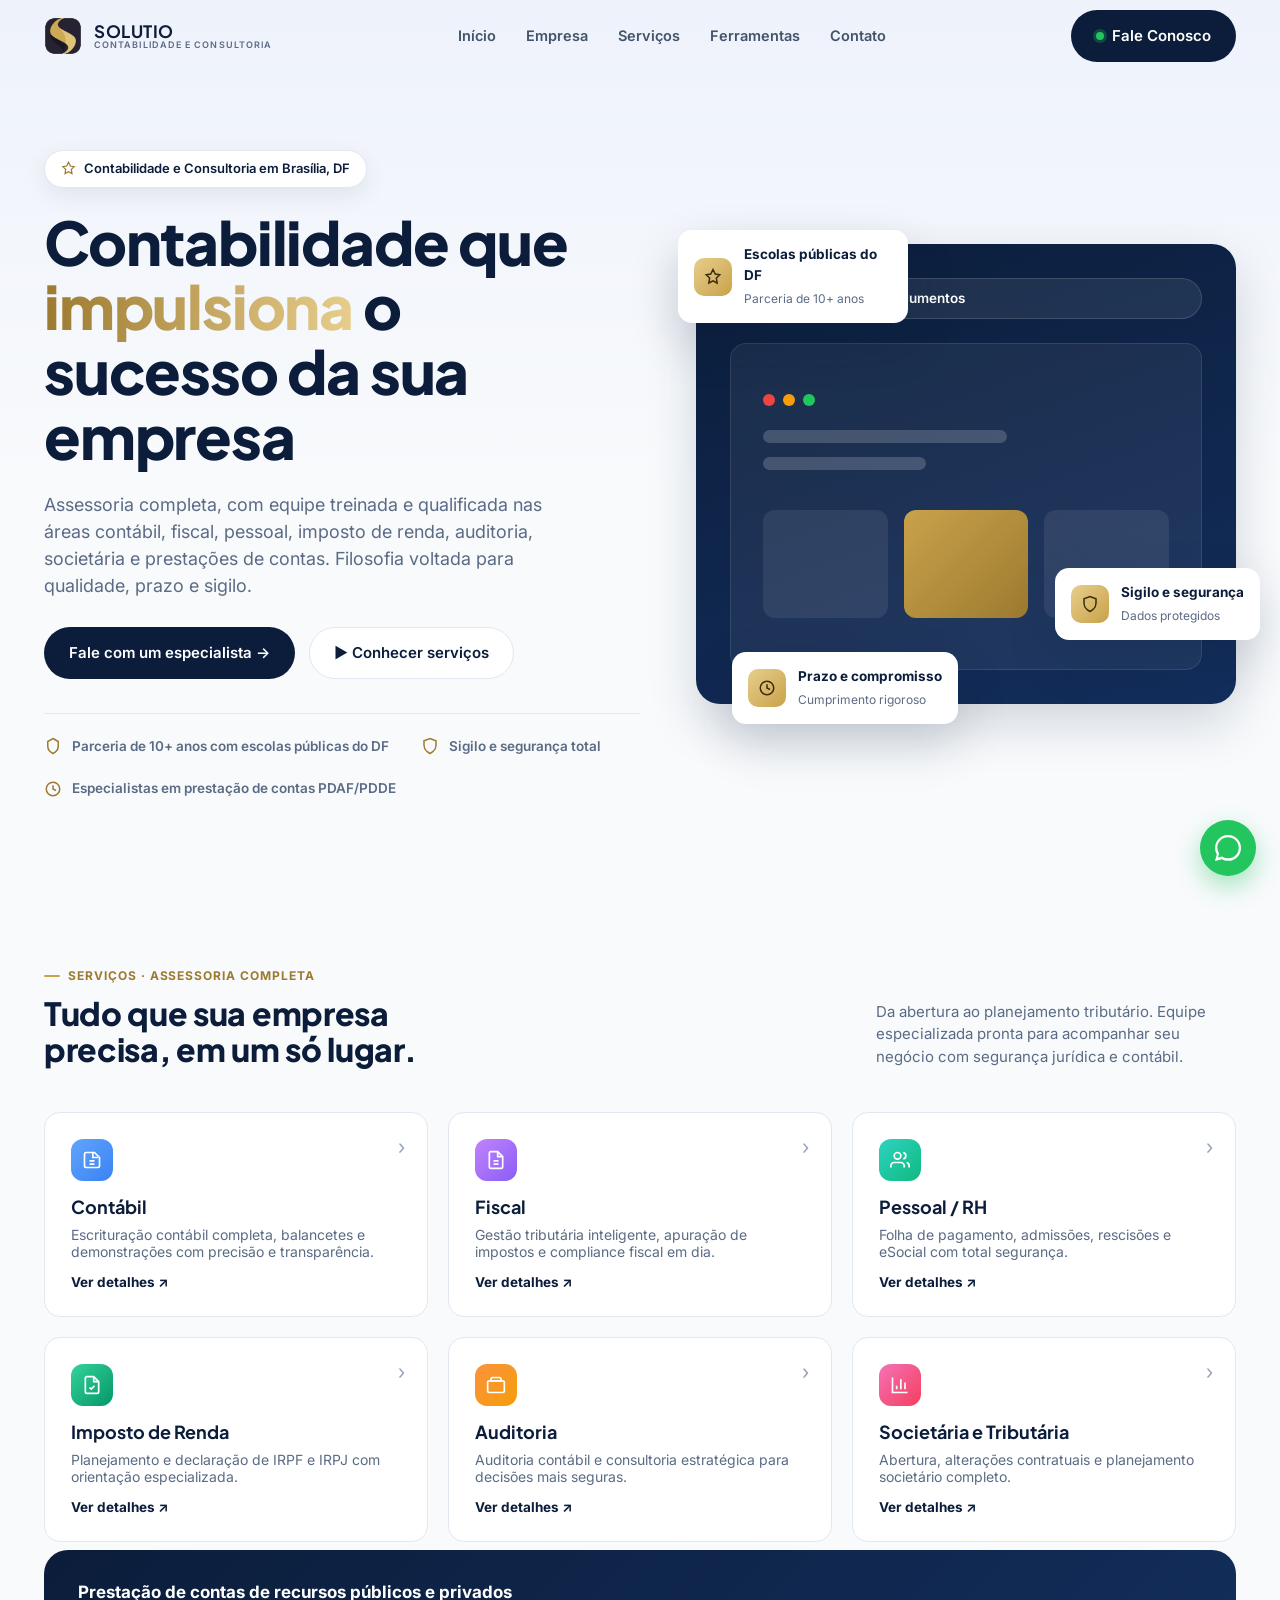
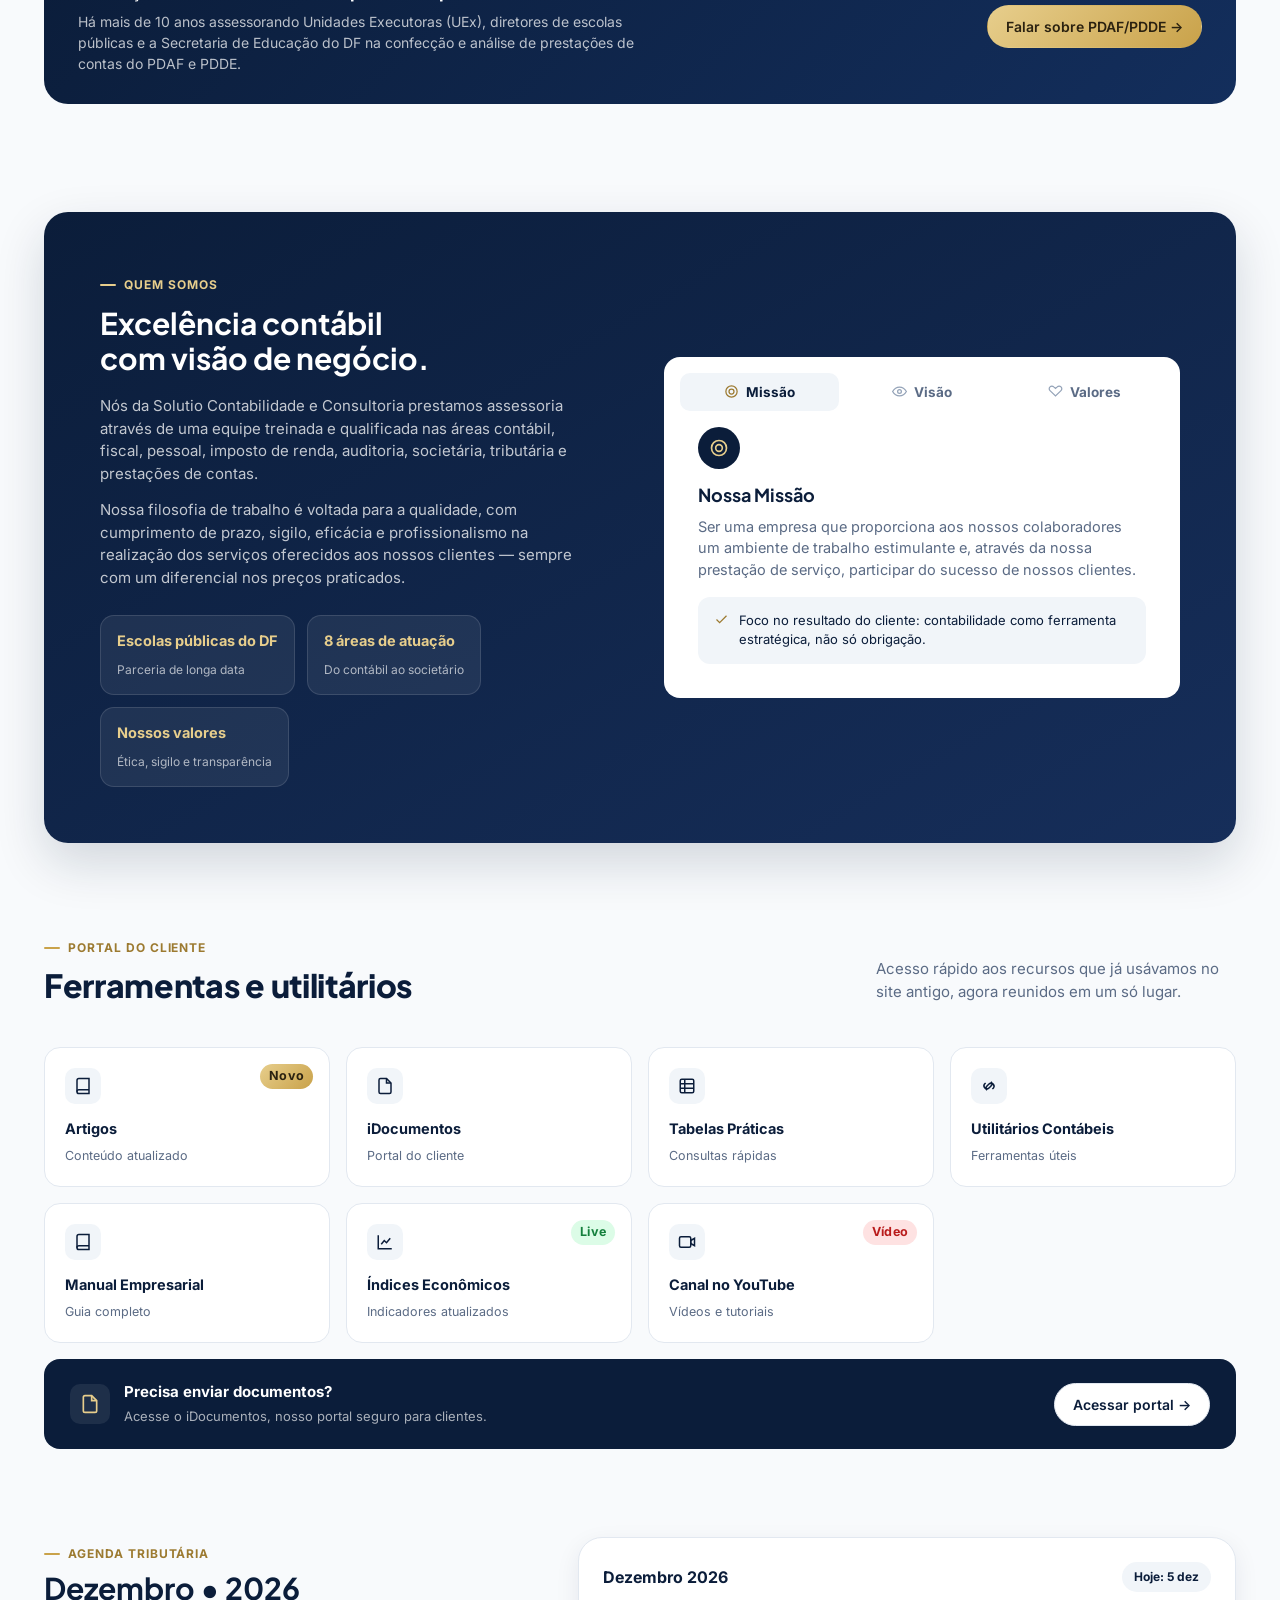
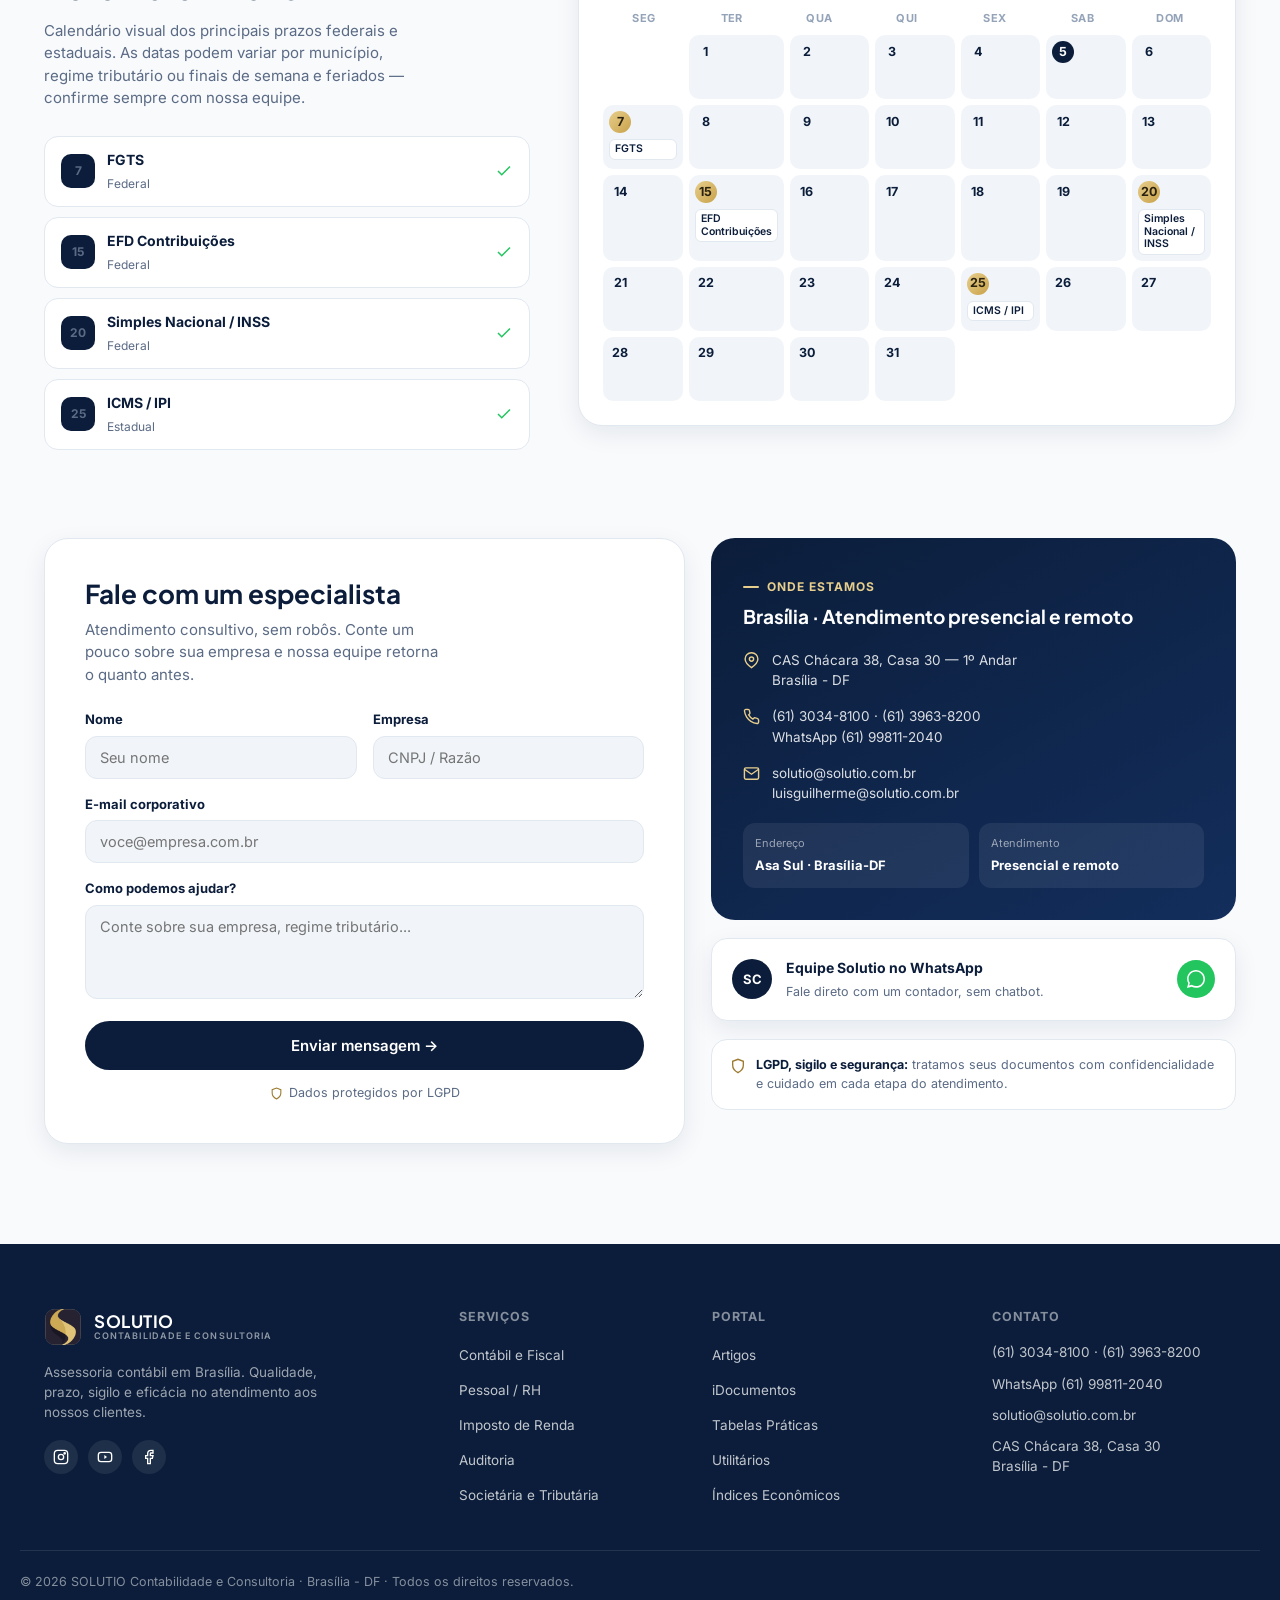
==== index.html @ d95d1019 "Add files via upload" ====
<!DOCTYPE html>
<html lang="pt-BR">
<head>
<meta charset="UTF-8">
<meta name="viewport" content="width=device-width, initial-scale=1.0">
<title>Solutio Contabilidade e Consultoria | Brasília - DF</title>
<meta name="description" content="Solutio Contabilidade e Consultoria: assessoria contábil, fiscal, trabalhista, imposto de renda, auditoria e societária em Brasília. Especialistas em prestação de contas do PDAF/PDDE para escolas públicas do DF.">
<link rel="icon" href="solutio-icon-512.png" type="image/png">
<link rel="preconnect" href="https://fonts.googleapis.com">
<link rel="preconnect" href="https://fonts.gstatic.com" crossorigin>
<link href="https://fonts.googleapis.com/css2?family=Plus+Jakarta+Sans:wght@400;500;600;700;800&family=Inter:wght@400;500;600&display=swap" rel="stylesheet">
<link rel="stylesheet" href="styles.css">
</head>
<body>

<!-- ============ HEADER ============ -->
<header class="site-header" id="siteHeader">
  <div class="header-inner">
    <a href="#inicio" class="brand">
      <img src="solutio-icon-512.png" alt="Solutio" class="brand-mark">
      <span class="brand-word">
        <strong>SOLUTIO</strong>
        <small>CONTABILIDADE E CONSULTORIA</small>
      </span>
    </a>

    <nav class="main-nav" id="mainNav">
      <a href="#inicio">Início</a>
      <a href="#empresa">Empresa</a>
      <a href="#servicos">Serviços</a>
      <a href="#ferramentas">Ferramentas</a>
      <a href="#contato">Contato</a>
    </nav>

    <a href="#contato" class="btn btn-dark btn-pill header-cta">
      <span class="dot-live"></span> Fale Conosco
    </a>

    <button class="nav-toggle" id="navToggle" aria-label="Abrir menu" aria-expanded="false">
      <span></span><span></span><span></span>
    </button>
  </div>
</header>

<main>

<!-- ============ HERO ============ -->
<section class="hero" id="inicio">
  <div class="container hero-grid">
    <div>
      <span class="hero-badge">
        <svg class="ico" width="15" height="15" viewBox="0 0 24 24" fill="none" stroke="currentColor" stroke-width="2"><path d="M12 2l3 6 6 1-4.5 4.4L17.5 20 12 17l-5.5 3 1-6.6L3 9l6-1z"/></svg>
        <span data-cms="hero_badge">Contabilidade e Consultoria em Brasília, DF</span>
      </span>
      <h1><span data-cms="hero_title_line1">Contabilidade que</span> <span class="accent" data-cms="hero_title_accent">impulsiona</span> <span data-cms="hero_title_line2">o sucesso da sua empresa</span></h1>
      <p class="lead" data-cms="hero_lead">Assessoria completa, com equipe treinada e qualificada nas áreas contábil, fiscal, pessoal, imposto de renda, auditoria, societária e prestações de contas. Filosofia voltada para qualidade, prazo e sigilo.</p>
      <div class="hero-actions">
        <a href="#contato" class="btn btn-dark"><span data-cms="hero_cta_primary">Fale com um especialista →</span></a>
        <a href="#servicos" class="btn btn-outline"><span data-cms="hero_cta_secondary">▶ Conhecer serviços</span></a>
      </div>
      <div class="trust-strip">
        <div class="trust-item">
          <svg width="18" height="18" viewBox="0 0 24 24" fill="none" stroke="currentColor" stroke-width="2"><path d="M12 2l7 4v6c0 5-3 8-7 10-4-2-7-5-7-10V6z"/></svg>
          <span data-cms="hero_trust1">Parceria de 10+ anos com escolas públicas do DF</span>
        </div>
        <div class="trust-item">
          <svg width="18" height="18" viewBox="0 0 24 24" fill="none" stroke="currentColor" stroke-width="2"><path d="M12 22s8-4 8-11V5l-8-3-8 3v6c0 7 8 11 8 11z"/></svg>
          <span data-cms="hero_trust2">Sigilo e segurança total</span>
        </div>
        <div class="trust-item">
          <svg width="18" height="18" viewBox="0 0 24 24" fill="none" stroke="currentColor" stroke-width="2"><circle cx="12" cy="12" r="9"/><path d="M12 7v5l4 2"/></svg>
          <span data-cms="hero_trust3">Especialistas em prestação de contas PDAF/PDDE</span>
        </div>
      </div>
    </div>

    <div class="hero-visual">
      <div class="hero-panel">
        <span class="hero-panel-badge"><span class="dot-live"></span> <span data-cms="hero_panel_label">Portal do cliente · iDocumentos</span></span>
        <div class="mock-window">
          <div class="mock-dots"><span></span><span></span><span></span></div>
          <div class="mock-bar w60"></div>
          <div class="mock-bar w40"></div>
          <div class="mock-tiles">
            <div class="mock-tile"></div>
            <div class="mock-tile gold"></div>
            <div class="mock-tile"></div>
          </div>
        </div>
      </div>
      <div class="float-card c1">
        <div class="ic"><svg width="18" height="18" viewBox="0 0 24 24" fill="none" stroke="currentColor" stroke-width="2"><path d="M12 2l3 6 6 1-4.5 4.4L17.5 20 12 17l-5.5 3 1-6.6L3 9l6-1z"/></svg></div>
        <div><strong data-cms="hero_badge1_title">Escolas públicas do DF</strong><span data-cms="hero_badge1_sub">Parceria de 10+ anos</span></div>
      </div>
      <div class="float-card c2">
        <div class="ic"><svg width="18" height="18" viewBox="0 0 24 24" fill="none" stroke="currentColor" stroke-width="2"><path d="M12 22s8-4 8-11V5l-8-3-8 3v6c0 7 8 11 8 11z"/></svg></div>
        <div><strong data-cms="hero_badge2_title">Sigilo e segurança</strong><span data-cms="hero_badge2_sub">Dados protegidos</span></div>
      </div>
      <div class="float-card c3">
        <div class="ic"><svg width="18" height="18" viewBox="0 0 24 24" fill="none" stroke="currentColor" stroke-width="2"><circle cx="12" cy="12" r="9"/><path d="M12 7v5l4 2"/></svg></div>
        <div><strong data-cms="hero_badge3_title">Prazo e compromisso</strong><span data-cms="hero_badge3_sub">Cumprimento rigoroso</span></div>
      </div>
    </div>
  </div>
</section>

<!-- ============ SERVIÇOS ============ -->
<section class="services" id="servicos">
  <div class="container">
    <div class="section-head">
      <div>
        <span class="eyebrow" data-cms="services_eyebrow">Serviços · Assessoria completa</span>
        <h2><span data-cms="services_title_line1">Tudo que sua empresa</span><br><span data-cms="services_title_line2">precisa, em um só lugar.</span></h2>
      </div>
      <p class="section-sub" data-cms="services_subtitle">Da abertura ao planejamento tributário. Equipe especializada pronta para acompanhar seu negócio com segurança jurídica e contábil.</p>
    </div>

    <div class="service-grid">

      <button class="service-card" data-target="s-contabil" aria-expanded="false">
        <div class="s-icon blue"><svg width="20" height="20" viewBox="0 0 24 24" fill="none" stroke="currentColor" stroke-width="2"><path d="M9 3H5a2 2 0 0 0-2 2v14a2 2 0 0 0 2 2h14a2 2 0 0 0 2-2V9l-6-6z"/><path d="M13 3v6h6M9 13h6M9 17h6"/></svg></div>
        <span class="s-chevron">›</span>
        <h3 data-cms="svc1_title">Contábil</h3>
        <p data-cms="svc1_desc">Escrituração contábil completa, balancetes e demonstrações com precisão e transparência.</p>
        <span class="s-more">Ver detalhes ↗</span>
      </button>

      <button class="service-card" data-target="s-fiscal" aria-expanded="false">
        <div class="s-icon purple"><svg width="20" height="20" viewBox="0 0 24 24" fill="none" stroke="currentColor" stroke-width="2"><path d="M14 2H6a2 2 0 0 0-2 2v16a2 2 0 0 0 2 2h12a2 2 0 0 0 2-2V8z"/><path d="M14 2v6h6M9 13h6M9 17h6"/></svg></div>
        <span class="s-chevron">›</span>
        <h3 data-cms="svc2_title">Fiscal</h3>
        <p data-cms="svc2_desc">Gestão tributária inteligente, apuração de impostos e compliance fiscal em dia.</p>
        <span class="s-more">Ver detalhes ↗</span>
      </button>

      <button class="service-card" data-target="s-pessoal" aria-expanded="false">
        <div class="s-icon teal"><svg width="20" height="20" viewBox="0 0 24 24" fill="none" stroke="currentColor" stroke-width="2"><path d="M17 21v-2a4 4 0 0 0-4-4H5a4 4 0 0 0-4 4v2"/><circle cx="9" cy="7" r="4"/><path d="M23 21v-2a4 4 0 0 0-3-3.87M16 3.13a4 4 0 0 1 0 7.75"/></svg></div>
        <span class="s-chevron">›</span>
        <h3 data-cms="svc3_title">Pessoal / RH</h3>
        <p data-cms="svc3_desc">Folha de pagamento, admissões, rescisões e eSocial com total segurança.</p>
        <span class="s-more">Ver detalhes ↗</span>
      </button>

      <button class="service-card" data-target="s-ir" aria-expanded="false">
        <div class="s-icon green"><svg width="20" height="20" viewBox="0 0 24 24" fill="none" stroke="currentColor" stroke-width="2"><path d="M14 2H6a2 2 0 0 0-2 2v16a2 2 0 0 0 2 2h12a2 2 0 0 0 2-2V8z"/><path d="M14 2v6h6"/><path d="M9 15l2 2 4-4"/></svg></div>
        <span class="s-chevron">›</span>
        <h3 data-cms="svc4_title">Imposto de Renda</h3>
        <p data-cms="svc4_desc">Planejamento e declaração de IRPF e IRPJ com orientação especializada.</p>
        <span class="s-more">Ver detalhes ↗</span>
      </button>

      <button class="service-card" data-target="s-auditoria" aria-expanded="false">
        <div class="s-icon orange"><svg width="20" height="20" viewBox="0 0 24 24" fill="none" stroke="currentColor" stroke-width="2"><rect x="2" y="7" width="20" height="14" rx="2"/><path d="M16 3H8a2 2 0 0 0-2 2v2h12V5a2 2 0 0 0-2-2z"/></svg></div>
        <span class="s-chevron">›</span>
        <h3 data-cms="svc5_title">Auditoria</h3>
        <p data-cms="svc5_desc">Auditoria contábil e consultoria estratégica para decisões mais seguras.</p>
        <span class="s-more">Ver detalhes ↗</span>
      </button>

      <button class="service-card" data-target="s-societaria" aria-expanded="false">
        <div class="s-icon pink"><svg width="20" height="20" viewBox="0 0 24 24" fill="none" stroke="currentColor" stroke-width="2"><path d="M3 3v18h18"/><path d="M18 17V9M13 17V5M8 17v-4"/></svg></div>
        <span class="s-chevron">›</span>
        <h3 data-cms="svc6_title">Societária e Tributária</h3>
        <p data-cms="svc6_desc">Abertura, alterações contratuais e planejamento societário completo.</p>
        <span class="s-more">Ver detalhes ↗</span>
      </button>

    </div>

    <div class="service-details-wrap">
      <div class="service-detail" id="s-contabil">
        <ul data-cms-list="svc1_bullets">
          <li>Planejamento contábil e elaboração de plano de contas</li>
          <li>Escrituração contábil física e digital (SPED)</li>
          <li>Relatórios oficiais conforme as Normas Brasileiras de Contabilidade</li>
          <li>Análise de balanços e perícias contábeis</li>
          <li>Assessoria a empresas do Lucro Real, Presumido, Simples Nacional, Imunes e Isentas</li>
          <li>Apuração do resultado anual ou trimestral</li>
        </ul>
      </div>
      <div class="service-detail" id="s-fiscal">
        <ul data-cms-list="svc2_bullets">
          <li>Escrituração de notas fiscais de entrada, saída e serviços</li>
          <li>Emissão dos livros fiscais e escrituração dos estoques</li>
          <li>Apuração dos tributos a recolher</li>
          <li>Emissão de guias (DIRF, DCTF, GIA, entre outras)</li>
          <li>Acompanhamento de fiscalização federal, estadual e municipal</li>
          <li>Orientação sobre substituição tributária</li>
        </ul>
      </div>
      <div class="service-detail" id="s-pessoal">
        <ul data-cms-list="svc3_bullets">
          <li>Admissão e demissão de empregados</li>
          <li>Folha de pagamento e recibos de pró-labore</li>
          <li>Guias de recolhimento das contribuições sobre a folha</li>
          <li>RAIS, GFIP/eSocial e relatórios complementares</li>
          <li>Apuração de IRRF, INSS e FGTS</li>
          <li>Acompanhamento de convenções, acordos e dissídios coletivos</li>
        </ul>
      </div>
      <div class="service-detail" id="s-ir">
        <ul data-cms-list="svc4_bullets">
          <li>Orientação sobre a Declaração de Imposto de Renda Pessoa Física e Jurídica</li>
          <li>Análise e controle da aplicação dos dispositivos legais vigentes</li>
          <li>Cálculo do IRRF</li>
          <li>Elaboração da DIRF</li>
        </ul>
      </div>
      <div class="service-detail" id="s-auditoria">
        <ul data-cms-list="svc5_bullets">
          <li>Prevenção de passivos trabalhistas e tributários</li>
          <li>Acompanhamento e orientação dos procedimentos legais das empresas</li>
          <li>Auditoria contábil em condomínios</li>
        </ul>
      </div>
      <div class="service-detail" id="s-societaria">
        <ul data-cms-list="svc6_bullets">
          <li>Constituição e encerramento de empresas</li>
          <li>Legalização de empresas nos órgãos públicos</li>
          <li>Cisão, fusão, incorporação e aquisição de empresas</li>
          <li>Elaboração de contratos sociais</li>
          <li>Obtenção de alvarás, licenças e certidões negativas</li>
        </ul>
      </div>
    </div>

    <div class="pdaf-banner">
      <div>
        <strong data-cms="pdaf_title">Prestação de contas de recursos públicos e privados</strong>
        <p data-cms="pdaf_text">Há mais de 10 anos assessorando Unidades Executoras (UEx), diretores de escolas públicas e a Secretaria de Educação do DF na confecção e análise de prestações de contas do PDAF e PDDE.</p>
      </div>
      <a href="#contato" class="btn btn-gold btn-sm" data-cms="pdaf_cta">Falar sobre PDAF/PDDE →</a>
    </div>
  </div>
</section>

<!-- ============ EMPRESA ============ -->
<section class="company" id="empresa">
  <div class="container">
    <div class="company-panel">
      <div class="company-copy">
        <span class="eyebrow eyebrow-light" data-cms="company_eyebrow">Quem somos</span>
        <h2 class="light"><span data-cms="company_title_line1">Excelência contábil</span><br><span data-cms="company_title_line2">com visão de negócio.</span></h2>
        <p data-cms="company_text1">Nós da Solutio Contabilidade e Consultoria prestamos assessoria através de uma equipe treinada e qualificada nas áreas contábil, fiscal, pessoal, imposto de renda, auditoria, societária, tributária e prestações de contas.</p>
        <p data-cms="company_text2">Nossa filosofia de trabalho é voltada para a qualidade, com cumprimento de prazo, sigilo, eficácia e profissionalismo na realização dos serviços oferecidos aos nossos clientes — sempre com um diferencial nos preços praticados.</p>

        <div class="company-chips">
          <div class="chip"><strong data-cms="company_chip1_title">Escolas públicas do DF</strong><span data-cms="company_chip1_sub">Parceria de longa data</span></div>
          <div class="chip"><strong data-cms="company_chip2_title">8 áreas de atuação</strong><span data-cms="company_chip2_sub">Do contábil ao societário</span></div>
          <div class="chip"><strong data-cms="company_chip3_title">Nossos valores</strong><span data-cms="company_chip3_sub">Ética, sigilo e transparência</span></div>
        </div>
      </div>

      <div class="company-tabs">
        <div class="tabs-nav">
          <button class="tab-btn active" data-tab="missao">
            <svg width="15" height="15" viewBox="0 0 24 24" fill="none" stroke="currentColor" stroke-width="2"><circle cx="12" cy="12" r="9"/><circle cx="12" cy="12" r="4"/></svg>
            Missão
          </button>
          <button class="tab-btn" data-tab="visao">
            <svg width="15" height="15" viewBox="0 0 24 24" fill="none" stroke="currentColor" stroke-width="2"><path d="M1 12s4-7 11-7 11 7 11 7-4 7-11 7-11-7-11-7z"/><circle cx="12" cy="12" r="3"/></svg>
            Visão
          </button>
          <button class="tab-btn" data-tab="valores">
            <svg width="15" height="15" viewBox="0 0 24 24" fill="none" stroke="currentColor" stroke-width="2"><path d="M20.8 4.6c-1.7-1.7-4.4-1.7-6 0L12 7.2 9.2 4.6c-1.7-1.7-4.4-1.7-6 0-1.7 1.7-1.7 4.4 0 6L12 19l8.8-8.4c1.7-1.6 1.7-4.3 0-6z"/></svg>
            Valores
          </button>
        </div>

        <div class="tab-panel active" id="tab-missao">
          <div class="tab-icon"><svg width="20" height="20" viewBox="0 0 24 24" fill="none" stroke="currentColor" stroke-width="2"><circle cx="12" cy="12" r="9"/><circle cx="12" cy="12" r="4"/></svg></div>
          <h4>Nossa Missão</h4>
          <p data-cms="tab_missao_text">Ser uma empresa que proporciona aos nossos colaboradores um ambiente de trabalho estimulante e, através da nossa prestação de serviço, participar do sucesso de nossos clientes.</p>
          <div class="tab-footnote"><svg width="15" height="15" viewBox="0 0 24 24" fill="none" stroke="currentColor" stroke-width="2"><path d="M20 6L9 17l-5-5"/></svg> <span data-cms="tab_missao_foot">Foco no resultado do cliente: contabilidade como ferramenta estratégica, não só obrigação.</span></div>
        </div>
        <div class="tab-panel" id="tab-visao">
          <div class="tab-icon"><svg width="20" height="20" viewBox="0 0 24 24" fill="none" stroke="currentColor" stroke-width="2"><path d="M1 12s4-7 11-7 11 7 11 7-4 7-11 7-11-7-11-7z"/><circle cx="12" cy="12" r="3"/></svg></div>
          <h4>Nossa Visão</h4>
          <p data-cms="tab_visao_text">Ser uma organização contábil de referência na cidade de Brasília e região, reconhecida pelo profissionalismo da equipe e qualidade na prestação de serviços aos nossos clientes.</p>
          <div class="tab-footnote"><svg width="15" height="15" viewBox="0 0 24 24" fill="none" stroke="currentColor" stroke-width="2"><path d="M20 6L9 17l-5-5"/></svg> <span data-cms="tab_visao_foot">Atendimento presencial e remoto, com equipe qualificada e em constante atualização.</span></div>
        </div>
        <div class="tab-panel" id="tab-valores">
          <div class="tab-icon"><svg width="20" height="20" viewBox="0 0 24 24" fill="none" stroke="currentColor" stroke-width="2"><path d="M20.8 4.6c-1.7-1.7-4.4-1.7-6 0L12 7.2 9.2 4.6c-1.7-1.7-4.4-1.7-6 0-1.7 1.7-1.7 4.4 0 6L12 19l8.8-8.4c1.7-1.6 1.7-4.3 0-6z"/></svg></div>
          <h4>Nossos Valores</h4>
          <p data-cms="tab_valores_text">Ética, Segurança, Transparência, Inovação, Responsabilidade, Comprometimento, Qualidade nos Serviços e Respeito ao Próximo.</p>
          <div class="tab-footnote"><svg width="15" height="15" viewBox="0 0 24 24" fill="none" stroke="currentColor" stroke-width="2"><path d="M20 6L9 17l-5-5"/></svg> <span data-cms="tab_valores_foot">Assessoria contábil com sigilo, eficácia e profissionalismo em cada entrega.</span></div>
        </div>
      </div>
    </div>
  </div>
</section>

<!-- ============ FERRAMENTAS ============ -->
<section class="tools" id="ferramentas">
  <div class="container">
    <div class="section-head">
      <div>
        <span class="eyebrow" data-cms="tools_eyebrow">Portal do cliente</span>
        <h2 data-cms="tools_title">Ferramentas e utilitários</h2>
      </div>
      <p class="section-sub" data-cms="tools_subtitle">Acesso rápido aos recursos que já usávamos no site antigo, agora reunidos em um só lugar.</p>
    </div>

    <div class="tools-grid">
      <a class="tool-card" href="https://www.solutio.com.br/artigos/" target="_blank" rel="noopener" data-cms="tool1_url" data-cms-attr="href">
        <span class="tool-badge new">Novo</span>
        <div class="tool-icon"><svg width="18" height="18" viewBox="0 0 24 24" fill="none" stroke="currentColor" stroke-width="2"><path d="M4 19.5A2.5 2.5 0 0 1 6.5 17H20"/><path d="M6.5 2H20v20H6.5A2.5 2.5 0 0 1 4 19.5v-15A2.5 2.5 0 0 1 6.5 2z"/></svg></div>
        <strong data-cms="tool1_title">Artigos</strong><span data-cms="tool1_desc">Conteúdo atualizado</span>
      </a>
      <a class="tool-card" href="https://sistemaidocumentos.com.br/areadocliente/home/logar/" target="_blank" rel="noopener" data-cms="tool2_url" data-cms-attr="href">
        <div class="tool-icon"><svg width="18" height="18" viewBox="0 0 24 24" fill="none" stroke="currentColor" stroke-width="2"><path d="M14 2H6a2 2 0 0 0-2 2v16a2 2 0 0 0 2 2h12a2 2 0 0 0 2-2V8z"/><path d="M14 2v6h6"/></svg></div>
        <strong data-cms="tool2_title">iDocumentos</strong><span data-cms="tool2_desc">Portal do cliente</span>
      </a>
      <a class="tool-card" href="http://idealsoftwares.com.br/tabelas/" target="_blank" rel="noopener" data-cms="tool3_url" data-cms-attr="href">
        <div class="tool-icon"><svg width="18" height="18" viewBox="0 0 24 24" fill="none" stroke="currentColor" stroke-width="2"><rect x="3" y="3" width="18" height="18" rx="2"/><path d="M3 9h18M3 15h18M9 3v18"/></svg></div>
        <strong data-cms="tool3_title">Tabelas Práticas</strong><span data-cms="tool3_desc">Consultas rápidas</span>
      </a>
      <a class="tool-card" href="https://www.solutio.com.br/site/links/" target="_blank" rel="noopener" data-cms="tool4_url" data-cms-attr="href">
        <div class="tool-icon"><svg width="18" height="18" viewBox="0 0 24 24" fill="none" stroke="currentColor" stroke-width="2"><path d="M14.7 6.3a4 4 0 0 1 0 5.6l-3 3a4 4 0 0 1-5.6-5.6l1.4-1.4M9.3 17.7a4 4 0 0 1 0-5.6l3-3a4 4 0 0 1 5.6 5.6l-1.4 1.4"/></svg></div>
        <strong data-cms="tool4_title">Utilitários Contábeis</strong><span data-cms="tool4_desc">Ferramentas úteis</span>
      </a>
      <a class="tool-card" href="http://idealsoftwares.com.br/links/manual_empresarial/" target="_blank" rel="noopener" data-cms="tool5_url" data-cms-attr="href">
        <div class="tool-icon"><svg width="18" height="18" viewBox="0 0 24 24" fill="none" stroke="currentColor" stroke-width="2"><path d="M4 19.5A2.5 2.5 0 0 1 6.5 17H20"/><path d="M6.5 2H20v20H6.5A2.5 2.5 0 0 1 4 19.5v-15A2.5 2.5 0 0 1 6.5 2z"/></svg></div>
        <strong data-cms="tool5_title">Manual Empresarial</strong><span data-cms="tool5_desc">Guia completo</span>
      </a>
      <a class="tool-card" href="http://www.idealsoftwares.com.br/indices/indices.html" target="_blank" rel="noopener" data-cms="tool6_url" data-cms-attr="href">
        <span class="tool-badge live">Live</span>
        <div class="tool-icon"><svg width="18" height="18" viewBox="0 0 24 24" fill="none" stroke="currentColor" stroke-width="2"><path d="M3 3v18h18M7 15l4-5 3 3 5-6"/></svg></div>
        <strong data-cms="tool6_title">Índices Econômicos</strong><span data-cms="tool6_desc">Indicadores atualizados</span>
      </a>
      <a class="tool-card" href="https://www.youtube.com/channel/UCzQ8PHJf7nlOLz5I7vXJRUQ" target="_blank" rel="noopener" data-cms="tool7_url" data-cms-attr="href">
        <span class="tool-badge video">Vídeo</span>
        <div class="tool-icon"><svg width="18" height="18" viewBox="0 0 24 24" fill="none" stroke="currentColor" stroke-width="2"><rect x="2" y="5" width="15" height="14" rx="2"/><path d="M17 10l5-3v10l-5-3z"/></svg></div>
        <strong data-cms="tool7_title">Canal no YouTube</strong><span data-cms="tool7_desc">Vídeos e tutoriais</span>
      </a>
    </div>

    <div class="idoc-banner">
      <div class="idoc-left">
        <div class="idoc-icon"><svg width="20" height="20" viewBox="0 0 24 24" fill="none" stroke="currentColor" stroke-width="2"><path d="M14 2H6a2 2 0 0 0-2 2v16a2 2 0 0 0 2 2h12a2 2 0 0 0 2-2V8z"/><path d="M14 2v6h6"/></svg></div>
        <div>
          <strong data-cms="idoc_title">Precisa enviar documentos?</strong>
          <span data-cms="idoc_text">Acesse o iDocumentos, nosso portal seguro para clientes.</span>
        </div>
      </div>
      <a href="https://sistemaidocumentos.com.br/areadocliente/home/logar/" target="_blank" rel="noopener" class="btn btn-outline btn-sm" data-cms="idoc_cta">Acessar portal →</a>
    </div>
  </div>
</section>

<!-- ============ AGENDA TRIBUTÁRIA ============ -->
<section class="agenda">
  <div class="container agenda-grid">
    <div>
      <span class="eyebrow">Agenda tributária</span>
      <h2 id="agendaTitle">Carregando...</h2>
      <p class="section-sub" style="margin-top:14px;" data-cms="agenda_note">Calendário visual dos principais prazos federais e estaduais. As datas podem variar por município, regime tributário ou finais de semana e feriados — confirme sempre com nossa equipe.</p>

      <ul class="agenda-legend" id="agendaLegend"></ul>
    </div>

    <div class="calendar-card">
      <div class="calendar-head">
        <strong id="calendarMonthLabel">—</strong>
        <span class="today-pill" id="todayPill">Hoje</span>
      </div>
      <div class="calendar-weekdays">
        <span>SEG</span><span>TER</span><span>QUA</span><span>QUI</span><span>SEX</span><span>SAB</span><span>DOM</span>
      </div>
      <div class="calendar-grid" id="calendarGrid"></div>
    </div>
  </div>
</section>

<!-- ============ CONTATO ============ -->
<section class="contact" id="contato">
  <div class="container contact-grid">

    <div class="contact-form-card">
      <h2 data-cms="contact_title">Fale com um especialista</h2>
      <p class="section-sub" style="margin:10px 0 24px;" data-cms="contact_subtitle">Atendimento consultivo, sem robôs. Conte um pouco sobre sua empresa e nossa equipe retorna o quanto antes.</p>

      <form name="contato" method="POST" data-netlify="true" netlify-honeypot="bot-field" id="contactForm">
        <input type="hidden" name="form-name" value="contato">
        <p class="hidden-field"><label>Não preencha isto: <input name="bot-field"></label></p>

        <div class="form-row">
          <div class="field">
            <label for="f-nome">Nome</label>
            <input id="f-nome" name="nome" type="text" placeholder="Seu nome" required>
          </div>
          <div class="field">
            <label for="f-empresa">Empresa</label>
            <input id="f-empresa" name="empresa" type="text" placeholder="CNPJ / Razão">
          </div>
        </div>

        <div class="field">
          <label for="f-email">E-mail corporativo</label>
          <input id="f-email" name="email" type="email" placeholder="voce@empresa.com.br" required>
        </div>

        <div class="field">
          <label for="f-msg">Como podemos ajudar?</label>
          <textarea id="f-msg" name="mensagem" rows="4" placeholder="Conte sobre sua empresa, regime tributário..." required></textarea>
        </div>

        <button type="submit" class="btn btn-dark" style="width:100%; justify-content:center;">Enviar mensagem →</button>
        <p class="form-footnote">
          <svg width="13" height="13" viewBox="0 0 24 24" fill="none" stroke="currentColor" stroke-width="2"><path d="M12 22s8-4 8-11V5l-8-3-8 3v6c0 7 8 11 8 11z"/></svg>
          Dados protegidos por LGPD
        </p>
      </form>
      <div class="form-success" id="formSuccess" hidden>
        <svg width="34" height="34" viewBox="0 0 24 24" fill="none" stroke="currentColor" stroke-width="2"><path d="M20 6L9 17l-5-5"/></svg>
        <strong>Mensagem enviada!</strong>
        <span>Nossa equipe vai retornar em breve.</span>
      </div>
    </div>

    <div class="contact-side">
      <div class="contact-info-card">
        <span class="eyebrow eyebrow-light">Onde estamos</span>
        <h3>Brasília · Atendimento presencial e remoto</h3>

        <div class="info-row">
          <svg width="17" height="17" viewBox="0 0 24 24" fill="none" stroke="currentColor" stroke-width="2"><path d="M21 10c0 6-9 12-9 12s-9-6-9-12a9 9 0 1 1 18 0z"/><circle cx="12" cy="10" r="3"/></svg>
          <span data-cms="contact_address" data-cms-html="true">CAS Chácara 38, Casa 30 — 1º Andar<br>Brasília - DF</span>
        </div>
        <div class="info-row">
          <svg width="17" height="17" viewBox="0 0 24 24" fill="none" stroke="currentColor" stroke-width="2"><path d="M22 16.9v3a2 2 0 0 1-2.2 2 19.8 19.8 0 0 1-8.6-3.1 19.5 19.5 0 0 1-6-6A19.8 19.8 0 0 1 2.1 4.2 2 2 0 0 1 4.1 2h3a2 2 0 0 1 2 1.7c.1.9.3 1.8.6 2.7a2 2 0 0 1-.5 2.1L8 9.7a16 16 0 0 0 6 6l1.2-1.2a2 2 0 0 1 2.1-.5c.9.3 1.8.5 2.7.6a2 2 0 0 1 1.7 2z"/></svg>
          <span><span data-cms="contact_phones">(61) 3034-8100 · (61) 3963-8200</span><br>WhatsApp <span data-cms="contact_whatsapp_display">(61) 99811-2040</span></span>
        </div>
        <div class="info-row">
          <svg width="17" height="17" viewBox="0 0 24 24" fill="none" stroke="currentColor" stroke-width="2"><path d="M4 4h16v16H4z" style="display:none"/><path d="M22 6l-10 7L2 6"/><rect x="2" y="4" width="20" height="16" rx="2"/></svg>
          <span data-cms="contact_emails" data-cms-html="true">solutio@solutio.com.br<br>luisguilherme@solutio.com.br</span>
        </div>

        <div class="info-chips">
          <div><span data-cms="contact_chip1_label">Endereço</span><strong data-cms="contact_chip1_value">Asa Sul · Brasília-DF</strong></div>
          <div><span data-cms="contact_chip2_label">Atendimento</span><strong data-cms="contact_chip2_value">Presencial e remoto</strong></div>
        </div>
      </div>

      <a class="whatsapp-card" href="https://api.whatsapp.com/send?phone=5561998112040" target="_blank" rel="noopener" data-cms="contact_whatsapp_number" data-cms-attr="href" data-cms-attr-prefix="https://api.whatsapp.com/send?phone=">
        <div class="wa-avatar">SC</div>
        <div>
          <strong data-cms="wa_card_title">Equipe Solutio no WhatsApp</strong>
          <span data-cms="wa_card_sub">Fale direto com um contador, sem chatbot.</span>
        </div>
        <div class="wa-icon"><svg width="18" height="18" viewBox="0 0 24 24" fill="currentColor"><path d="M20.5 3.5A11.8 11.8 0 0 0 12 0C5.4 0 .1 5.3.1 11.9c0 2.1.5 4.1 1.6 5.9L0 24l6.3-1.7a11.9 11.9 0 0 0 5.7 1.5h.1c6.6 0 11.9-5.3 11.9-11.9 0-3.2-1.2-6.1-3.5-8.4zM12 21.4h-.1a9.9 9.9 0 0 1-5-1.4l-.4-.2-3.7 1 1-3.6-.2-.4a9.9 9.9 0 0 1-1.5-5.2C2.1 6.5 6.5 2 12 2a9.8 9.8 0 0 1 7 2.9 9.8 9.8 0 0 1 2.9 7c0 5.5-4.5 9.9-9.9 9.5z"/></svg></div>
      </a>

      <div class="lgpd-note">
        <svg width="16" height="16" viewBox="0 0 24 24" fill="none" stroke="currentColor" stroke-width="2"><path d="M12 22s8-4 8-11V5l-8-3-8 3v6c0 7 8 11 8 11z"/></svg>
        <span><strong>LGPD, sigilo e segurança:</strong> <span data-cms="lgpd_note">tratamos seus documentos com confidencialidade e cuidado em cada etapa do atendimento.</span></span>
      </div>
    </div>
  </div>
</section>

</main>

<!-- ============ FOOTER ============ -->
<footer class="site-footer">
  <div class="container footer-grid">
    <div class="footer-brand">
      <a href="#inicio" class="brand">
        <img src="solutio-icon-512.png" alt="Solutio" class="brand-mark">
        <span class="brand-word">
          <strong style="color:#fff;">SOLUTIO</strong>
          <small style="color:rgba(255,255,255,.55);">CONTABILIDADE E CONSULTORIA</small>
        </span>
      </a>
      <p data-cms="footer_tagline">Assessoria contábil em Brasília. Qualidade, prazo, sigilo e eficácia no atendimento aos nossos clientes.</p>
      <div class="social-row">
        <a href="https://www.instagram.com/solutio_contabilidade/" target="_blank" rel="noopener" aria-label="Instagram" data-cms="social_instagram_url" data-cms-attr="href">
          <svg width="16" height="16" viewBox="0 0 24 24" fill="none" stroke="currentColor" stroke-width="2"><rect x="2" y="2" width="20" height="20" rx="5"/><circle cx="12" cy="12" r="4"/><circle cx="17.5" cy="6.5" r="1"/></svg>
        </a>
        <a href="https://www.youtube.com/channel/UCzQ8PHJf7nlOLz5I7vXJRUQ" target="_blank" rel="noopener" aria-label="YouTube" data-cms="social_youtube_url" data-cms-attr="href">
          <svg width="16" height="16" viewBox="0 0 24 24" fill="none" stroke="currentColor" stroke-width="2"><rect x="2" y="5" width="20" height="14" rx="4"/><path d="M11 9l4 3-4 3z" fill="currentColor" stroke="none"/></svg>
        </a>
        <a href="https://www.facebook.com/solutiocontabilidade" target="_blank" rel="noopener" aria-label="Facebook" data-cms="social_facebook_url" data-cms-attr="href">
          <svg width="16" height="16" viewBox="0 0 24 24" fill="none" stroke="currentColor" stroke-width="2"><path d="M18 2h-3a5 5 0 0 0-5 5v3H7v4h3v8h4v-8h3l1-4h-4V7a1 1 0 0 1 1-1h3z"/></svg>
        </a>
      </div>
    </div>

    <div>
      <strong class="footer-title">Serviços</strong>
      <ul>
        <li><a href="#servicos">Contábil e Fiscal</a></li>
        <li><a href="#servicos">Pessoal / RH</a></li>
        <li><a href="#servicos">Imposto de Renda</a></li>
        <li><a href="#servicos">Auditoria</a></li>
        <li><a href="#servicos">Societária e Tributária</a></li>
      </ul>
    </div>

    <div>
      <strong class="footer-title">Portal</strong>
      <ul>
        <li><a href="https://www.solutio.com.br/artigos/" target="_blank" rel="noopener">Artigos</a></li>
        <li><a href="https://sistemaidocumentos.com.br/areadocliente/home/logar/" target="_blank" rel="noopener">iDocumentos</a></li>
        <li><a href="http://idealsoftwares.com.br/tabelas/" target="_blank" rel="noopener">Tabelas Práticas</a></li>
        <li><a href="https://www.solutio.com.br/site/links/" target="_blank" rel="noopener">Utilitários</a></li>
        <li><a href="http://www.idealsoftwares.com.br/indices/indices.html" target="_blank" rel="noopener">Índices Econômicos</a></li>
      </ul>
    </div>

    <div>
      <strong class="footer-title">Contato</strong>
      <ul class="footer-contact">
        <li data-cms="contact_phones">(61) 3034-8100 · (61) 3963-8200</li>
        <li>WhatsApp <span data-cms="contact_whatsapp_display">(61) 99811-2040</span></li>
        <li data-cms="contact_emails_first">solutio@solutio.com.br</li>
        <li data-cms="contact_address" data-cms-html="true">CAS Chácara 38, Casa 30<br>Brasília - DF</li>
      </ul>
    </div>
  </div>

  <div class="container footer-bottom">
    <span>© <span id="year"></span> <span data-cms="footer_copyright">SOLUTIO Contabilidade e Consultoria · Brasília - DF · Todos os direitos reservados.</span></span>
  </div>
</footer>

<!-- WhatsApp flutuante -->
<a href="https://api.whatsapp.com/send?phone=5561998112040" target="_blank" rel="noopener" class="wa-float" aria-label="Falar no WhatsApp" data-cms="contact_whatsapp_number" data-cms-attr="href" data-cms-attr-prefix="https://api.whatsapp.com/send?phone=">
  <svg width="26" height="26" viewBox="0 0 24 24" fill="currentColor"><path d="M20.5 3.5A11.8 11.8 0 0 0 12 0C5.4 0 .1 5.3.1 11.9c0 2.1.5 4.1 1.6 5.9L0 24l6.3-1.7a11.9 11.9 0 0 0 5.7 1.5h.1c6.6 0 11.9-5.3 11.9-11.9 0-3.2-1.2-6.1-3.5-8.4zM12 21.4h-.1a9.9 9.9 0 0 1-5-1.4l-.4-.2-3.7 1 1-3.6-.2-.4a9.9 9.9 0 0 1-1.5-5.2C2.1 6.5 6.5 2 12 2a9.8 9.8 0 0 1 7 2.9 9.8 9.8 0 0 1 2.9 7c0 5.5-4.5 9.9-9.9 9.5z"/></svg>
</a>

<script src="supabase-config.js"></script>
<script src="script.js"></script>
<script src="content-loader.js"></script>
</body>
</html>
---- styles.css ----
/* =========================================================
   SOLUTIO — Contabilidade e Consultoria
   Paleta: navy/azul (dominante, herdado do layout aprovado)
           + dourado (toques pontuais da nova marca)
   ========================================================= */

:root{
  --navy: #0B1D3A;
  --navy-2: #132e5c;
  --navy-3: #162e5a;
  --blue: #3B82F6;
  --blue-dark: #1e3a6f;
  --bg: #F8FAFC;
  --bg-2: #F1F5F9;
  --card: #ffffff;
  --ink: #0B1D3A;
  --muted: #5b6b85;
  --muted-2: #94a3b8;
  --line: #e2e8f0;

  /* toques dourados — usar com moderação */
  --gold: #C9A24A;
  --gold-light: #E7CE8C;
  --gold-dark: #9c7a30;

  --radius-lg: 24px;
  --radius-md: 16px;
  --radius-sm: 10px;
  --shadow-card: 0 8px 24px rgba(11,29,58,0.08);
  --shadow-lg: 0 20px 50px rgba(11,29,58,0.16);
}

*,*::before,*::after{ box-sizing: border-box; }
html{ scroll-behavior: smooth; }
body{
  margin:0;
  background: var(--bg);
  color: var(--ink);
  font-family: 'Inter', system-ui, -apple-system, sans-serif;
  -webkit-font-smoothing: antialiased;
  line-height: 1.5;
}
h1,h2,h3,h4{
  font-family: 'Plus Jakarta Sans','Inter', system-ui, sans-serif;
  margin: 0;
  color: var(--navy);
  line-height: 1.15;
}
p{ margin:0; }
a{ color: inherit; text-decoration: none; }
img{ display:block; max-width:100%; }
ul{ margin:0; padding:0; list-style:none; }
button{ font-family: inherit; cursor:pointer; }

.container{
  max-width: 1240px;
  margin: 0 auto;
  padding: 0 24px;
}
section{ position: relative; }

/* ---------- Buttons ---------- */
.btn{
  display:inline-flex;
  align-items:center;
  gap:8px;
  padding: 14px 24px;
  border-radius: 999px;
  font-weight:600;
  font-size:15px;
  border: 1px solid transparent;
  transition: transform .15s ease, box-shadow .15s ease, background .15s ease;
  white-space: nowrap;
}
.btn-dark{ background: var(--navy); color:#fff; }
.btn-dark:hover{ background:#0e2447; transform: translateY(-1px); box-shadow: var(--shadow-card); }
.btn-outline{ background:#fff; color:var(--navy); border-color: var(--line); }
.btn-outline:hover{ border-color:#c7d2e0; }
.btn-gold{ background: linear-gradient(135deg,var(--gold-light),var(--gold)); color:#2a2110; }
.btn-gold:hover{ box-shadow: 0 10px 24px rgba(201,162,74,.35); transform: translateY(-1px); }
.btn-pill{ border-radius: 999px; }
.btn-sm{ padding:10px 18px; font-size:14px; }

.dot-live{
  width:8px; height:8px; border-radius:50%;
  background:#22c55e;
  box-shadow: 0 0 0 3px rgba(34,197,94,.25);
}

.eyebrow{
  display:inline-flex; align-items:center; gap:8px;
  font-size:12px; font-weight:700; letter-spacing:.08em; text-transform:uppercase;
  color: var(--gold-dark);
}
.eyebrow::before{
  content:""; width:16px; height:2px; background: var(--gold); border-radius:2px;
}

/* ---------- Header ---------- */
.site-header{
  position: fixed; top:0; left:0; right:0; z-index: 100;
  transition: background .3s ease, box-shadow .3s ease, border-color .3s ease;
  border-bottom: 1px solid transparent;
}
.site-header.scrolled{
  background: rgba(255,255,255,.85);
  backdrop-filter: blur(16px);
  border-color: rgba(11,29,58,.06);
  box-shadow: 0 1px 0 rgba(0,0,0,.04), 0 8px 24px rgba(11,29,58,.06);
}
.header-inner{
  max-width:1240px; margin:0 auto; padding: 0 24px;
  height:72px; display:flex; align-items:center; justify-content:space-between; gap:24px;
}
.brand{ display:flex; align-items:center; gap:12px; }
.brand-mark{ width:38px; height:38px; border-radius:11px; }
.brand-word{ display:flex; flex-direction:column; line-height:1.1; }
.brand-word strong{ font-family:'Plus Jakarta Sans',sans-serif; font-size:17px; letter-spacing:.03em; color:var(--navy); }
.brand-word small{ font-size:9px; letter-spacing:.12em; color: var(--muted); font-weight:600; }

.main-nav{ display:flex; align-items:center; gap:30px; flex:1; justify-content:center; }
.main-nav a{ font-size:14.5px; font-weight:600; color:var(--navy); opacity:.75; position:relative; padding: 4px 0; }
.main-nav a:hover{ opacity:1; }
.main-nav a::after{
  content:""; position:absolute; left:0; right:0; bottom:-4px; height:2px;
  background: linear-gradient(90deg,var(--gold),var(--gold-light));
  transform: scaleX(0); transform-origin:left; transition: transform .2s ease;
}
.main-nav a:hover::after{ transform: scaleX(1); }

.header-cta{ flex-shrink:0; }
.nav-toggle{ display:none; flex-direction:column; gap:5px; background:none; border:none; padding:6px; }
.nav-toggle span{ width:22px; height:2px; background:var(--navy); border-radius:2px; }

/* ---------- Hero ---------- */
.hero{
  padding: 150px 0 72px;
  background: linear-gradient(180deg, #eef2fb 0%, var(--bg) 55%);
}
.hero-grid{
  display:grid; grid-template-columns: 1.05fr .95fr; gap:56px; align-items:center;
}
.hero-badge{
  display:inline-flex; align-items:center; gap:8px;
  background:#fff; border:1px solid var(--line); border-radius:999px;
  padding:8px 16px; font-size:13px; font-weight:600; color:var(--navy);
  box-shadow: var(--shadow-card);
  margin-bottom:22px;
}
.hero-badge .ico{ color: var(--gold-dark); }
.hero h1{
  font-size: 60px; line-height:1.08; font-weight:800; letter-spacing:-0.02em; margin-bottom:22px;
}
.hero h1 .accent{
  background: linear-gradient(90deg, var(--gold-dark), var(--gold-light));
  -webkit-background-clip:text; background-clip:text; color:transparent;
}
.hero p.lead{
  font-size:18px; color: var(--muted); max-width: 520px; margin-bottom:28px;
}
.hero-actions{ display:flex; gap:14px; flex-wrap:wrap; margin-bottom: 34px; }

.trust-strip{
  display:flex; flex-wrap:wrap; gap:22px 32px;
  border-top:1px solid var(--line); padding-top:22px;
}
.trust-item{ display:flex; align-items:center; gap:10px; font-size:13.5px; color:var(--muted); font-weight:600; }
.trust-item svg{ flex-shrink:0; color: var(--gold-dark); }

/* Hero visual */
.hero-visual{ position:relative; }
.hero-panel{
  background: linear-gradient(160deg, var(--navy) 0%, var(--navy-2) 100%);
  border-radius: var(--radius-lg);
  padding: 34px;
  box-shadow: var(--shadow-lg);
  position:relative;
  min-height: 460px;
  display:flex; flex-direction:column;
}
.hero-panel-badge{
  display:inline-flex; align-items:center; gap:8px;
  background: rgba(255,255,255,.08);
  border:1px solid rgba(255,255,255,.14);
  color:#fff; font-size:13.5px; font-weight:600;
  border-radius:999px; padding:9px 16px; margin-bottom:24px;
}
.mock-window{
  background: rgba(255,255,255,.06);
  border:1px solid rgba(255,255,255,.1);
  border-radius: 16px; padding:32px;
  flex:1; display:flex; flex-direction:column; justify-content:center;
}
.mock-dots{ display:flex; gap:8px; margin-bottom:24px; }
.mock-dots span{ width:12px; height:12px; border-radius:50%; }
.mock-dots span:nth-child(1){ background:#ef4444; }
.mock-dots span:nth-child(2){ background:#f59e0b; }
.mock-dots span:nth-child(3){ background:#22c55e; }
.mock-bar{ height:13px; border-radius:7px; background: rgba(255,255,255,.18); margin-bottom:14px; }
.mock-bar.w60{ width:60%; }
.mock-bar.w40{ width:40%; }
.mock-tiles{ display:grid; grid-template-columns:repeat(3,1fr); gap:16px; margin-top:26px; }
.mock-tile{ height:108px; border-radius:12px; background: rgba(255,255,255,.08); }
.mock-tile.gold{ background: linear-gradient(135deg, var(--gold), var(--gold-dark)); }

.float-card{
  position:absolute;
  background:#fff; border-radius: 14px; padding:14px 16px;
  box-shadow: var(--shadow-lg);
  display:flex; align-items:center; gap:12px;
  max-width: 230px;
}
.float-card .ic{
  width:38px; height:38px; border-radius:10px; flex-shrink:0;
  display:flex; align-items:center; justify-content:center;
  background: linear-gradient(135deg,var(--gold-light),var(--gold));
  color:#3a2c0c;
}
.float-card strong{ display:block; font-size:13.5px; color:var(--navy); }
.float-card span{ font-size:12px; color:var(--muted); }
.float-card.c1{ top:-14px; left:-18px; }
.float-card.c2{ bottom:64px; right:-24px; }
.float-card.c3{ bottom:-20px; left:36px; }

@media (max-width: 980px){
  .hero-grid{ grid-template-columns: 1fr; }
  .main-nav{ display:none; }
  .nav-toggle{ display:flex; }
  .hero h1{ font-size:38px; }
  .float-card{ display:none; }
}

/* ---------- Section head ---------- */
.section-head{
  display:flex; justify-content:space-between; align-items:flex-end; gap:32px;
  margin-bottom:44px; flex-wrap:wrap;
}
.section-head h2{ font-size:32px; font-weight:800; letter-spacing:-0.01em; margin-top:10px; }
.section-sub{ max-width:360px; color:var(--muted); font-size:15px; }

/* ---------- Services ---------- */
.services{ padding: 88px 0; }
.service-grid{
  display:grid; grid-template-columns:repeat(3,1fr); gap:20px;
}
.service-card{
  background:#fff; border:1px solid var(--line); border-radius: var(--radius-md);
  padding:26px; text-align:left; position:relative;
  transition: box-shadow .2s ease, transform .2s ease, border-color .2s ease;
  width:100%;
}
.service-card:hover{ box-shadow: var(--shadow-card); transform: translateY(-2px); border-color:#d7deea; }
.s-icon{
  width:42px; height:42px; border-radius:12px; margin-bottom:16px;
  display:flex; align-items:center; justify-content:center; color:#fff;
}
.s-icon.blue{ background: linear-gradient(135deg,#60a5fa,#3B82F6); }
.s-icon.purple{ background: linear-gradient(135deg,#c084fc,#8b5cf6); }
.s-icon.teal{ background: linear-gradient(135deg,#2dd4bf,#10b981); }
.s-icon.green{ background: linear-gradient(135deg,#34d399,#059669); }
.s-icon.orange{ background: linear-gradient(135deg,#fb923c,#f59e0b); }
.s-icon.pink{ background: linear-gradient(135deg,#f472b6,#f43f5e); }
.service-card h3{ font-size:18px; margin-bottom:8px; }
.service-card p{ font-size:14px; color:var(--muted); margin-bottom:14px; }
.s-more{ font-size:13.5px; font-weight:700; color:var(--navy); }
.s-chevron{
  position:absolute; top:22px; right:22px; color:var(--muted-2);
  font-size:20px; transition: transform .2s ease;
}
.service-card[aria-expanded="true"] .s-chevron{ transform: rotate(90deg); color: var(--gold-dark); }
.service-card[aria-expanded="true"]{ border-color: var(--gold); box-shadow: var(--shadow-card); }

.service-details-wrap{ margin-top: -20px; }
.service-detail{
  max-height:0; overflow:hidden; opacity:0;
  transition: max-height .3s ease, opacity .3s ease, margin .3s ease;
  background: var(--bg-2); border-radius: var(--radius-md);
  margin-top:-20px;
}
.service-detail.open{ max-height:600px; opacity:1; margin-top:-4px; padding:6px 0 2px; }
.service-detail ul{ padding: 22px 28px; display:grid; grid-template-columns:1fr 1fr; gap:10px 24px; }
.service-detail li{
  font-size:14px; color: var(--navy); position:relative; padding-left:20px;
}
.service-detail li::before{
  content:"✓"; position:absolute; left:0; top:0; color: var(--gold-dark); font-weight:700; font-size:12px;
}

.pdaf-banner{
  margin-top:28px;
  background: linear-gradient(135deg, var(--navy) 0%, var(--navy-2) 100%);
  border-radius: var(--radius-lg);
  padding: 30px 34px;
  display:flex; align-items:center; justify-content:space-between; gap:24px;
  color:#fff;
}
.pdaf-banner strong{ font-size:17px; display:block; margin-bottom:6px; }
.pdaf-banner p{ color: rgba(255,255,255,.72); font-size:14px; max-width:560px; }

@media (max-width: 980px){
  .service-grid{ grid-template-columns: 1fr 1fr; }
  .service-detail ul{ grid-template-columns:1fr; }
  .pdaf-banner{ flex-direction:column; align-items:flex-start; }
}
@media (max-width: 640px){
  .service-grid{ grid-template-columns: 1fr; }
}

/* ---------- Empresa ---------- */
.company{ padding: 20px 0 88px; }
.company-panel{
  background: linear-gradient(150deg, var(--navy) 0%, var(--navy-3) 100%);
  border-radius: var(--radius-lg);
  padding: 56px;
  display:grid; grid-template-columns: 1fr 1fr; gap:48px; align-items:center;
  color:#fff;
  box-shadow: var(--shadow-lg);
}
.eyebrow-light{ color: var(--gold-light); }
.eyebrow-light::before{ background: var(--gold-light); }
.company h2.light{ color:#fff; font-size:30px; margin: 12px 0 20px; }
.company-copy p{ color: rgba(255,255,255,.75); font-size:15px; margin-bottom:14px; max-width:480px; }
.company-chips{ display:flex; gap:12px; margin-top:26px; flex-wrap:wrap; }
.chip{
  background: rgba(255,255,255,.07); border:1px solid rgba(255,255,255,.12);
  border-radius: 14px; padding:14px 16px; min-width:150px;
}
.chip strong{ display:block; font-size:14.5px; color: var(--gold-light); margin-bottom:4px; }
.chip span{ font-size:12px; color: rgba(255,255,255,.65); }

.company-tabs{ background:#fff; border-radius: var(--radius-md); padding:8px; color:var(--ink); }
.tabs-nav{ display:flex; gap:4px; padding:8px; }
.tab-btn{
  flex:1; display:flex; align-items:center; justify-content:center; gap:7px;
  background:transparent; border:none; border-radius:10px; padding:11px 10px;
  font-size:13.5px; font-weight:700; color: var(--muted);
}
.tab-btn.active{ background: var(--bg-2); color: var(--navy); }
.tab-btn svg{ color: var(--muted-2); }
.tab-btn.active svg{ color: var(--gold-dark); }
.tab-panel{ display:none; padding: 8px 26px 26px; }
.tab-panel.active{ display:block; }
.tab-icon{
  width:42px; height:42px; border-radius:50%; background: var(--navy);
  color: var(--gold-light); display:flex; align-items:center; justify-content:center;
  margin-bottom:16px;
}
.tab-panel h4{ font-size:18px; margin-bottom:10px; }
.tab-panel p{ font-size:14.5px; color: var(--muted); margin-bottom:16px; }
.tab-footnote{
  display:flex; gap:10px; align-items:flex-start;
  background: var(--bg-2); border-radius:12px; padding:14px 16px;
  font-size:13px; color: var(--navy);
}
.tab-footnote svg{ color: var(--gold-dark); flex-shrink:0; margin-top:1px; }

@media (max-width: 980px){
  .company-panel{ grid-template-columns:1fr; padding:32px; }
}

/* ---------- Ferramentas ---------- */
.tools{ padding: 0 0 88px; }
.tools-grid{
  display:grid; grid-template-columns:repeat(4,1fr); gap:16px; margin-bottom:16px;
}
.tool-card{
  background:#fff; border:1px solid var(--line); border-radius: var(--radius-md);
  padding:20px; position:relative;
  transition: box-shadow .2s ease, transform .2s ease;
}
.tool-card:hover{ box-shadow: var(--shadow-card); transform: translateY(-2px); }
.tool-icon{
  width:36px; height:36px; border-radius:10px; background: var(--bg-2); color: var(--navy);
  display:flex; align-items:center; justify-content:center; margin-bottom:14px;
}
.tool-card strong{ display:block; font-size:14.5px; margin-bottom:2px; }
.tool-card span{ font-size:12.5px; color: var(--muted); }
.tool-badge{
  position:absolute; top:16px; right:16px; font-size:10.5px; font-weight:700;
  padding:3px 9px; border-radius:999px; letter-spacing:.02em;
}
.tool-badge.new{ background: linear-gradient(135deg,var(--gold-light),var(--gold)); color:#2a2110; }
.tool-badge.live{ background:#dcfce7; color:#15803d; }
.tool-badge.video{ background:#fee2e2; color:#b91c1c; }

.idoc-banner{
  background: var(--navy); border-radius: var(--radius-md);
  padding:22px 26px; display:flex; align-items:center; justify-content:space-between; gap:20px; flex-wrap:wrap;
}
.idoc-left{ display:flex; align-items:center; gap:14px; }
.idoc-icon{
  width:40px; height:40px; border-radius:10px; background: rgba(255,255,255,.08);
  color: var(--gold-light); display:flex; align-items:center; justify-content:center; flex-shrink:0;
}
.idoc-left strong{ display:block; color:#fff; font-size:15px; }
.idoc-left span{ font-size:13px; color: rgba(255,255,255,.65); }
.idoc-banner .btn-outline{ background:#fff; }

@media (max-width: 980px){
  .tools-grid{ grid-template-columns: repeat(2,1fr); }
}
@media (max-width: 560px){
  .tools-grid{ grid-template-columns: 1fr; }
}

/* ---------- Agenda tributária ---------- */
.agenda{ padding: 0 0 88px; }
.agenda-grid{ display:grid; grid-template-columns: .85fr 1.15fr; gap:48px; align-items:start; }
.agenda h2{ font-size:30px; margin-top:8px; }
.agenda-legend{ margin-top:26px; display:flex; flex-direction:column; gap:10px; }
.agenda-legend li{
  display:flex; align-items:center; justify-content:space-between; gap:12px;
  background:#fff; border:1px solid var(--line); border-radius:14px; padding:12px 16px;
}
.legend-left{ display:flex; align-items:center; gap:12px; }
.legend-day{
  width:34px; height:34px; border-radius:10px; background: var(--navy); color:#fff;
  display:flex; align-items:center; justify-content:center; font-weight:700; font-size:14px; flex-shrink:0;
}
.legend-left strong{ display:block; font-size:14px; }
.legend-left span{ font-size:12px; color: var(--muted); }
.legend-check{ color:#22c55e; }

.calendar-card{ background:#fff; border:1px solid var(--line); border-radius: var(--radius-lg); padding:24px; box-shadow: var(--shadow-card); }
.calendar-head{ display:flex; align-items:center; justify-content:space-between; margin-bottom:18px; }
.calendar-head strong{ font-size:16px; }
.today-pill{ background: var(--bg-2); color: var(--navy); font-size:12px; font-weight:700; padding:6px 12px; border-radius:999px; }
.calendar-weekdays{ display:grid; grid-template-columns:repeat(7,1fr); gap:6px; margin-bottom:8px; }
.calendar-weekdays span{ text-align:center; font-size:11px; font-weight:700; color: var(--muted-2); letter-spacing:.04em; }
.calendar-grid{ display:grid; grid-template-columns:repeat(7,1fr); gap:6px; }
.cal-cell{ min-height:64px; border-radius:10px; padding:6px; font-size:12.5px; color:var(--navy); background: var(--bg-2); }
.cal-cell.empty{ background:transparent; }
.cal-cell .num{ font-weight:700; display:inline-flex; align-items:center; justify-content:center; width:22px; height:22px; border-radius:50%; }
.cal-cell.today .num{ background: var(--navy); color:#fff; }
.cal-cell.tagged .num{ background: linear-gradient(135deg,var(--gold-light),var(--gold)); color:#2a2110; }
.cal-tag{ display:block; margin-top:6px; background:#fff; border-radius:6px; padding:3px 5px; font-size:10.5px; font-weight:600; line-height:1.2; border:1px solid var(--line); }

@media (max-width: 980px){
  .agenda-grid{ grid-template-columns:1fr; }
}
@media (max-width: 640px){
  .cal-cell{ min-height:48px; font-size:11px; }
  .cal-tag{ display:none; }
}

/* ---------- Contato ---------- */
.contact{ padding: 0 0 100px; }
.contact-grid{ display:grid; grid-template-columns: 1.1fr .9fr; gap:26px; align-items:start; }
.contact-form-card{ background:#fff; border:1px solid var(--line); border-radius: var(--radius-lg); padding:40px; box-shadow: var(--shadow-card); }
.contact-form-card h2{ font-size:26px; }
.hidden-field{ position:absolute; left:-9999px; }
.form-row{ display:grid; grid-template-columns:1fr 1fr; gap:16px; }
.field{ margin-bottom:16px; }
.field label{ display:block; font-size:13px; font-weight:700; color:var(--navy); margin-bottom:6px; }
.field input, .field textarea{
  width:100%; border:1px solid var(--line); border-radius:12px; padding:12px 14px;
  font-family:inherit; font-size:14.5px; color: var(--ink); background: var(--bg-2);
  resize: vertical;
}
.field input:focus, .field textarea:focus{ outline:2px solid var(--gold); border-color: var(--gold); background:#fff; }
.form-footnote{
  display:flex; align-items:center; justify-content:center; gap:6px;
  font-size:12.5px; color: var(--muted); margin-top:14px;
}
.form-footnote svg{ color: var(--gold-dark); }
.form-success{
  display:flex; flex-direction:column; align-items:center; text-align:center; gap:10px;
  padding: 40px 20px; color: var(--navy);
}
.form-success[hidden]{ display:none; }
.form-success svg{ color:#16a34a; }
.form-success strong{ font-size:18px; }
.form-success span{ color: var(--muted); font-size:14px; }

.contact-side{ display:flex; flex-direction:column; gap:18px; }
.contact-info-card{
  background: linear-gradient(150deg, var(--navy) 0%, var(--navy-2) 100%);
  border-radius: var(--radius-lg); padding: 32px; color:#fff;
}
.contact-info-card h3{ color:#fff; font-size:19px; margin:10px 0 22px; }
.info-row{ display:flex; gap:12px; margin-bottom:16px; font-size:13.5px; color: rgba(255,255,255,.85); }
.info-row svg{ color: var(--gold-light); flex-shrink:0; margin-top:2px; }
.info-chips{ display:flex; gap:10px; margin-top:20px; }
.info-chips div{ flex:1; background: rgba(255,255,255,.07); border-radius:12px; padding:12px; }
.info-chips span{ display:block; font-size:11px; color: rgba(255,255,255,.55); }
.info-chips strong{ font-size:13px; color:#fff; }

.whatsapp-card{
  display:flex; align-items:center; gap:14px;
  background:#fff; border:1px solid var(--line); border-radius: var(--radius-md);
  padding:18px 20px; box-shadow: var(--shadow-card);
}
.wa-avatar{
  width:40px; height:40px; border-radius:50%; background: var(--navy); color:#fff;
  display:flex; align-items:center; justify-content:center; font-weight:700; font-size:13px; flex-shrink:0;
}
.whatsapp-card strong{ display:block; font-size:14px; }
.whatsapp-card span{ font-size:12.5px; color:var(--muted); }
.wa-icon{
  margin-left:auto; width:38px; height:38px; border-radius:50%; background:#22c55e; color:#fff;
  display:flex; align-items:center; justify-content:center; flex-shrink:0;
}
.lgpd-note{
  display:flex; gap:10px; background:#fff; border:1px solid var(--line); border-radius: var(--radius-md);
  padding:16px 18px; font-size:12.5px; color: var(--muted);
}
.lgpd-note svg{ color: var(--gold-dark); flex-shrink:0; margin-top:2px; }
.lgpd-note strong{ color: var(--navy); }

@media (max-width: 980px){
  .contact-grid{ grid-template-columns: 1fr; }
  .form-row{ grid-template-columns: 1fr; }
}

/* ---------- Footer ---------- */
.site-footer{ background: var(--navy); color:#fff; padding: 64px 0 0; }
.footer-grid{ display:grid; grid-template-columns: 1.4fr .8fr .9fr .9fr; gap:36px; padding-bottom:44px; }
.footer-brand p{ color: rgba(255,255,255,.6); font-size:13.5px; margin:16px 0 18px; max-width:280px; }
.social-row{ display:flex; gap:10px; }
.social-row a{
  width:34px; height:34px; border-radius:50%; background: rgba(255,255,255,.08);
  display:flex; align-items:center; justify-content:center; color:#fff;
}
.footer-title{ display:block; font-size:12.5px; letter-spacing:.06em; text-transform:uppercase; color: rgba(255,255,255,.5); margin-bottom:16px; }
.site-footer ul{ display:flex; flex-direction:column; gap:11px; }
.site-footer ul a{ font-size:13.5px; color: rgba(255,255,255,.75); }
.site-footer ul a:hover{ color: var(--gold-light); }
.footer-contact li{ font-size:13.5px; color: rgba(255,255,255,.75); }
.footer-bottom{
  border-top:1px solid rgba(255,255,255,.1);
  padding:22px 0 26px;
  font-size:12.5px; color: rgba(255,255,255,.5);
}

@media (max-width: 900px){
  .footer-grid{ grid-template-columns: 1fr 1fr; }
}
@media (max-width: 560px){
  .footer-grid{ grid-template-columns: 1fr; }
}

/* ---------- WhatsApp float ---------- */
.wa-float{
  position:fixed; bottom:24px; right:24px; z-index:90;
  width:56px; height:56px; border-radius:50%; background:#22c55e; color:#fff;
  display:flex; align-items:center; justify-content:center;
  box-shadow: 0 10px 24px rgba(34,197,94,.4);
  transition: transform .2s ease;
}
.wa-float:hover{ transform: scale(1.06); }

/* ---------- Mobile nav ---------- */
@media (max-width: 980px){
  .main-nav{
    position:fixed; top:72px; left:0; right:0; background:#fff;
    flex-direction:column; align-items:flex-start; gap:2px;
    padding: 10px 24px 18px; border-bottom:1px solid var(--line);
    box-shadow: var(--shadow-card);
    transform: translateY(-8px); opacity:0; pointer-events:none;
    transition: opacity .2s ease, transform .2s ease;
  }
  .main-nav.open{ display:flex; opacity:1; transform:none; pointer-events:auto; }
  .main-nav a{ width:100%; padding:12px 0; opacity:1; border-bottom:1px solid var(--bg-2); }
  .header-cta{ display:none; }
}
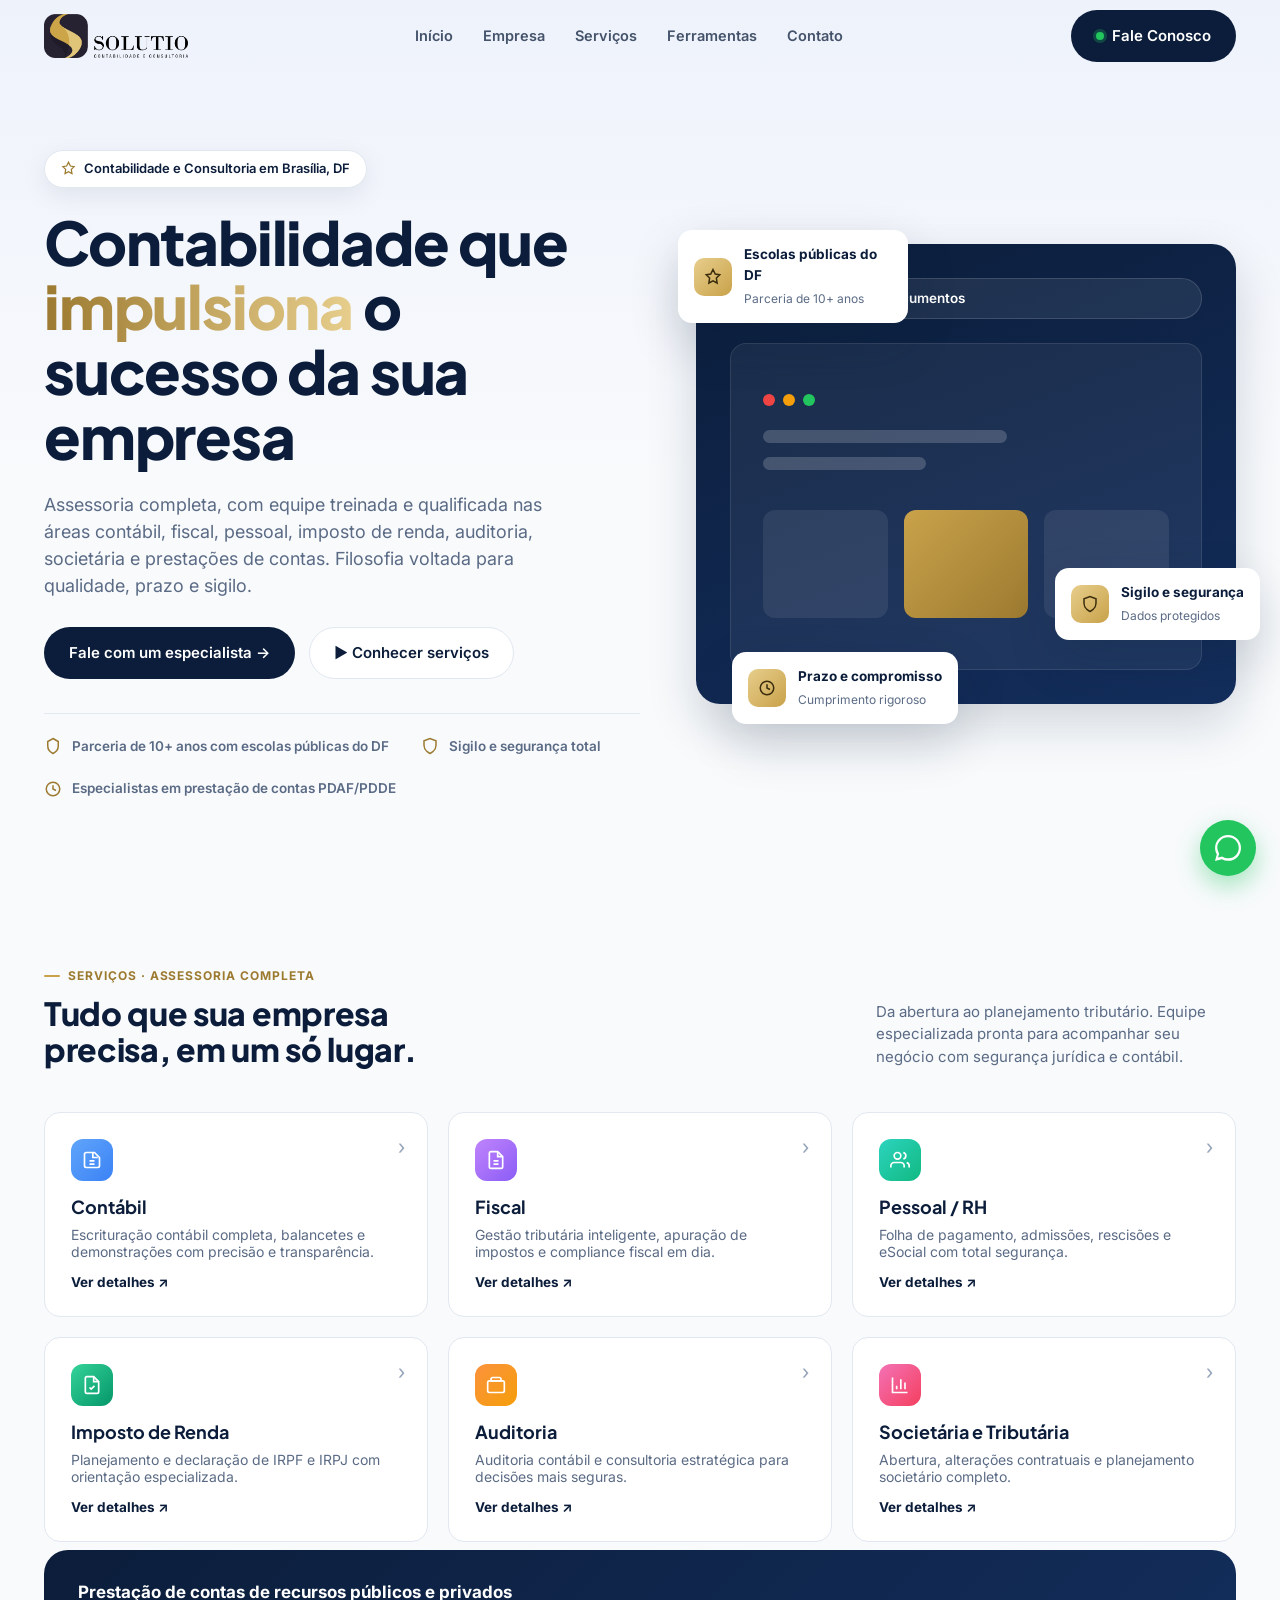
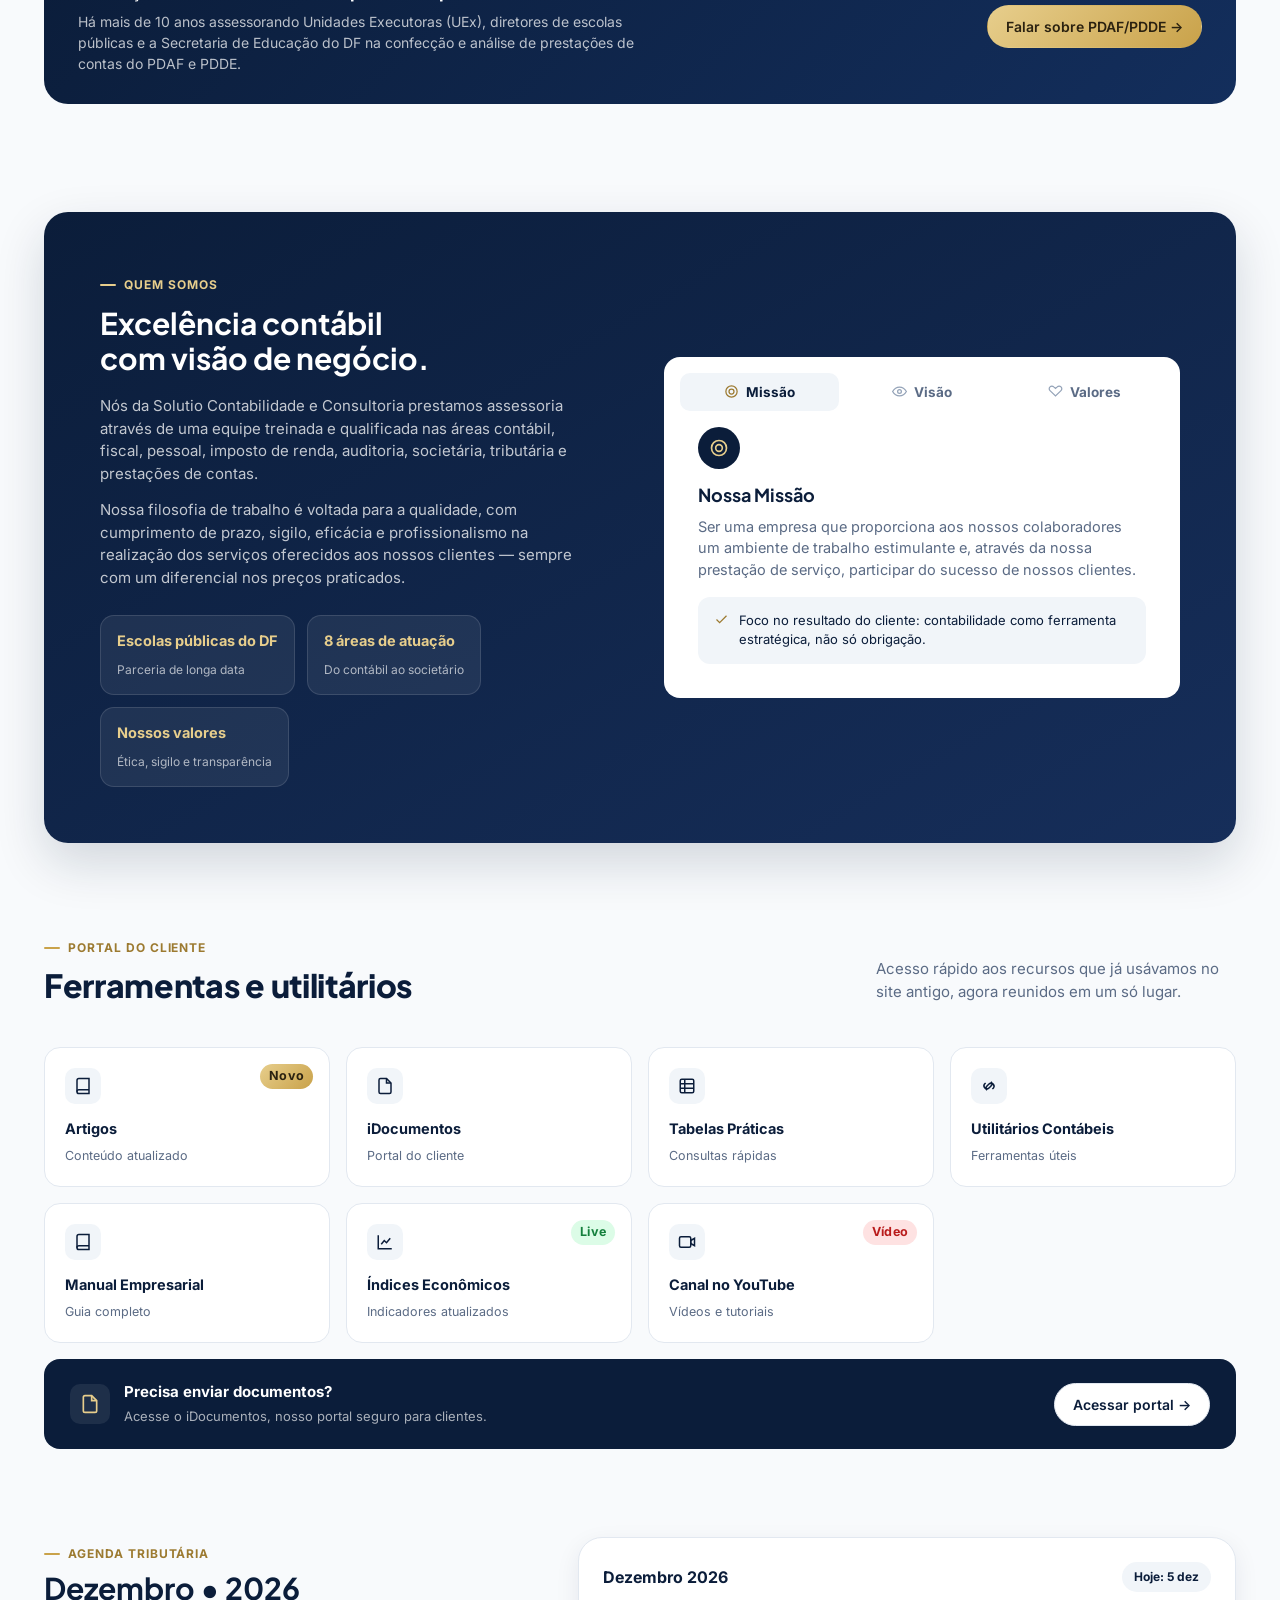
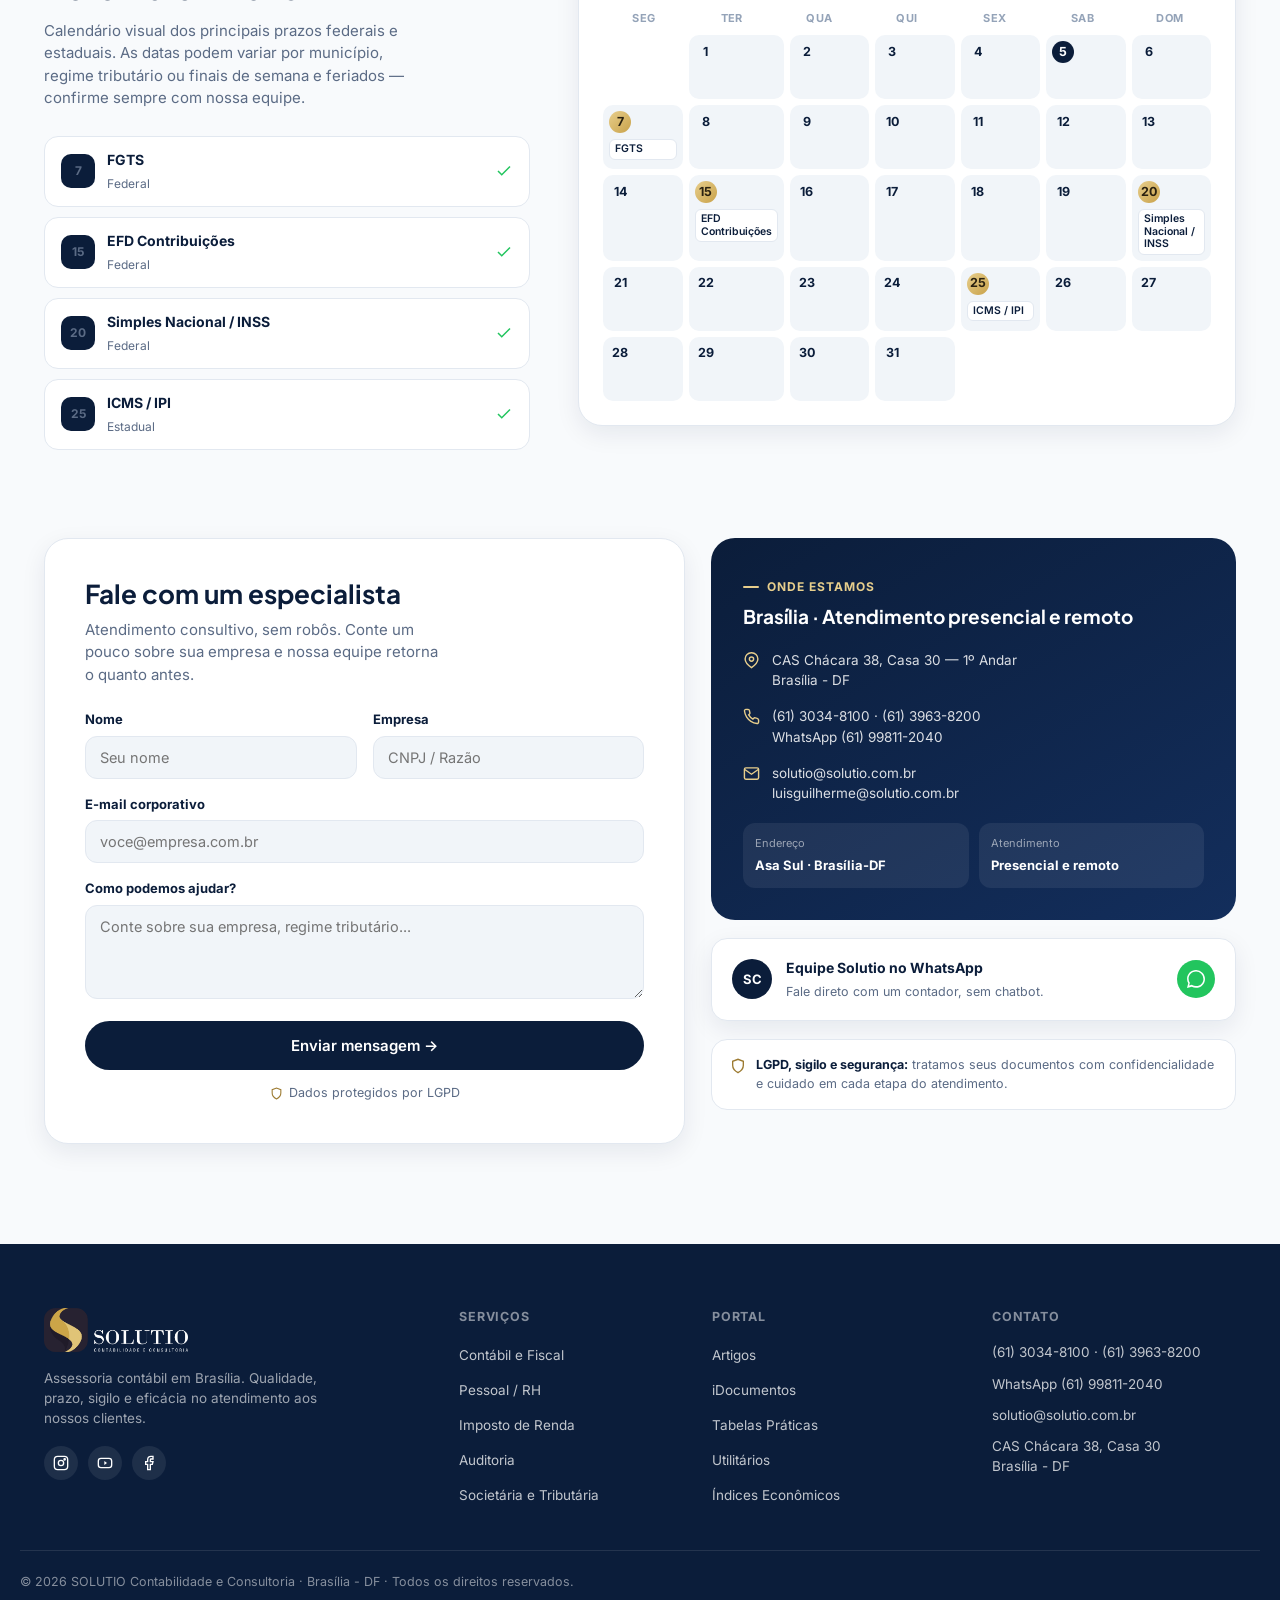
==== commit c1926396: "Add files via upload" ====
--- a/index.html
+++ b/index.html
@@ -17,11 +17,7 @@
 <header class="site-header" id="siteHeader">
   <div class="header-inner">
     <a href="#inicio" class="brand">
-      <img src="solutio-icon-512.png" alt="Solutio" class="brand-mark">
-      <span class="brand-word">
-        <strong>SOLUTIO</strong>
-        <small>CONTABILIDADE E CONSULTORIA</small>
-      </span>
+      <img src="solutio-horizontal.png" alt="Solutio Contabilidade e Consultoria" class="brand-logo">
     </a>
 
     <nav class="main-nav" id="mainNav">
@@ -466,11 +462,7 @@
   <div class="container footer-grid">
     <div class="footer-brand">
       <a href="#inicio" class="brand">
-        <img src="solutio-icon-512.png" alt="Solutio" class="brand-mark">
-        <span class="brand-word">
-          <strong style="color:#fff;">SOLUTIO</strong>
-          <small style="color:rgba(255,255,255,.55);">CONTABILIDADE E CONSULTORIA</small>
-        </span>
+        <img src="solutio-horizontal-white.png" alt="Solutio Contabilidade e Consultoria" class="brand-logo">
       </a>
       <p data-cms="footer_tagline">Assessoria contábil em Brasília. Qualidade, prazo, sigilo e eficácia no atendimento aos nossos clientes.</p>
       <div class="social-row">
--- a/styles.css
+++ b/styles.css
@@ -117,6 +117,8 @@
 .brand-word{ display:flex; flex-direction:column; line-height:1.1; }
 .brand-word strong{ font-family:'Plus Jakarta Sans',sans-serif; font-size:17px; letter-spacing:.03em; color:var(--navy); }
 .brand-word small{ font-size:9px; letter-spacing:.12em; color: var(--muted); font-weight:600; }
+.brand-logo{ height:44px; width:auto; display:block; }
+@media (max-width: 480px){ .brand-logo{ height:36px; } }
 
 .main-nav{ display:flex; align-items:center; gap:30px; flex:1; justify-content:center; }
 .main-nav a{ font-size:14.5px; font-weight:600; color:var(--navy); opacity:.75; position:relative; padding: 4px 0; }
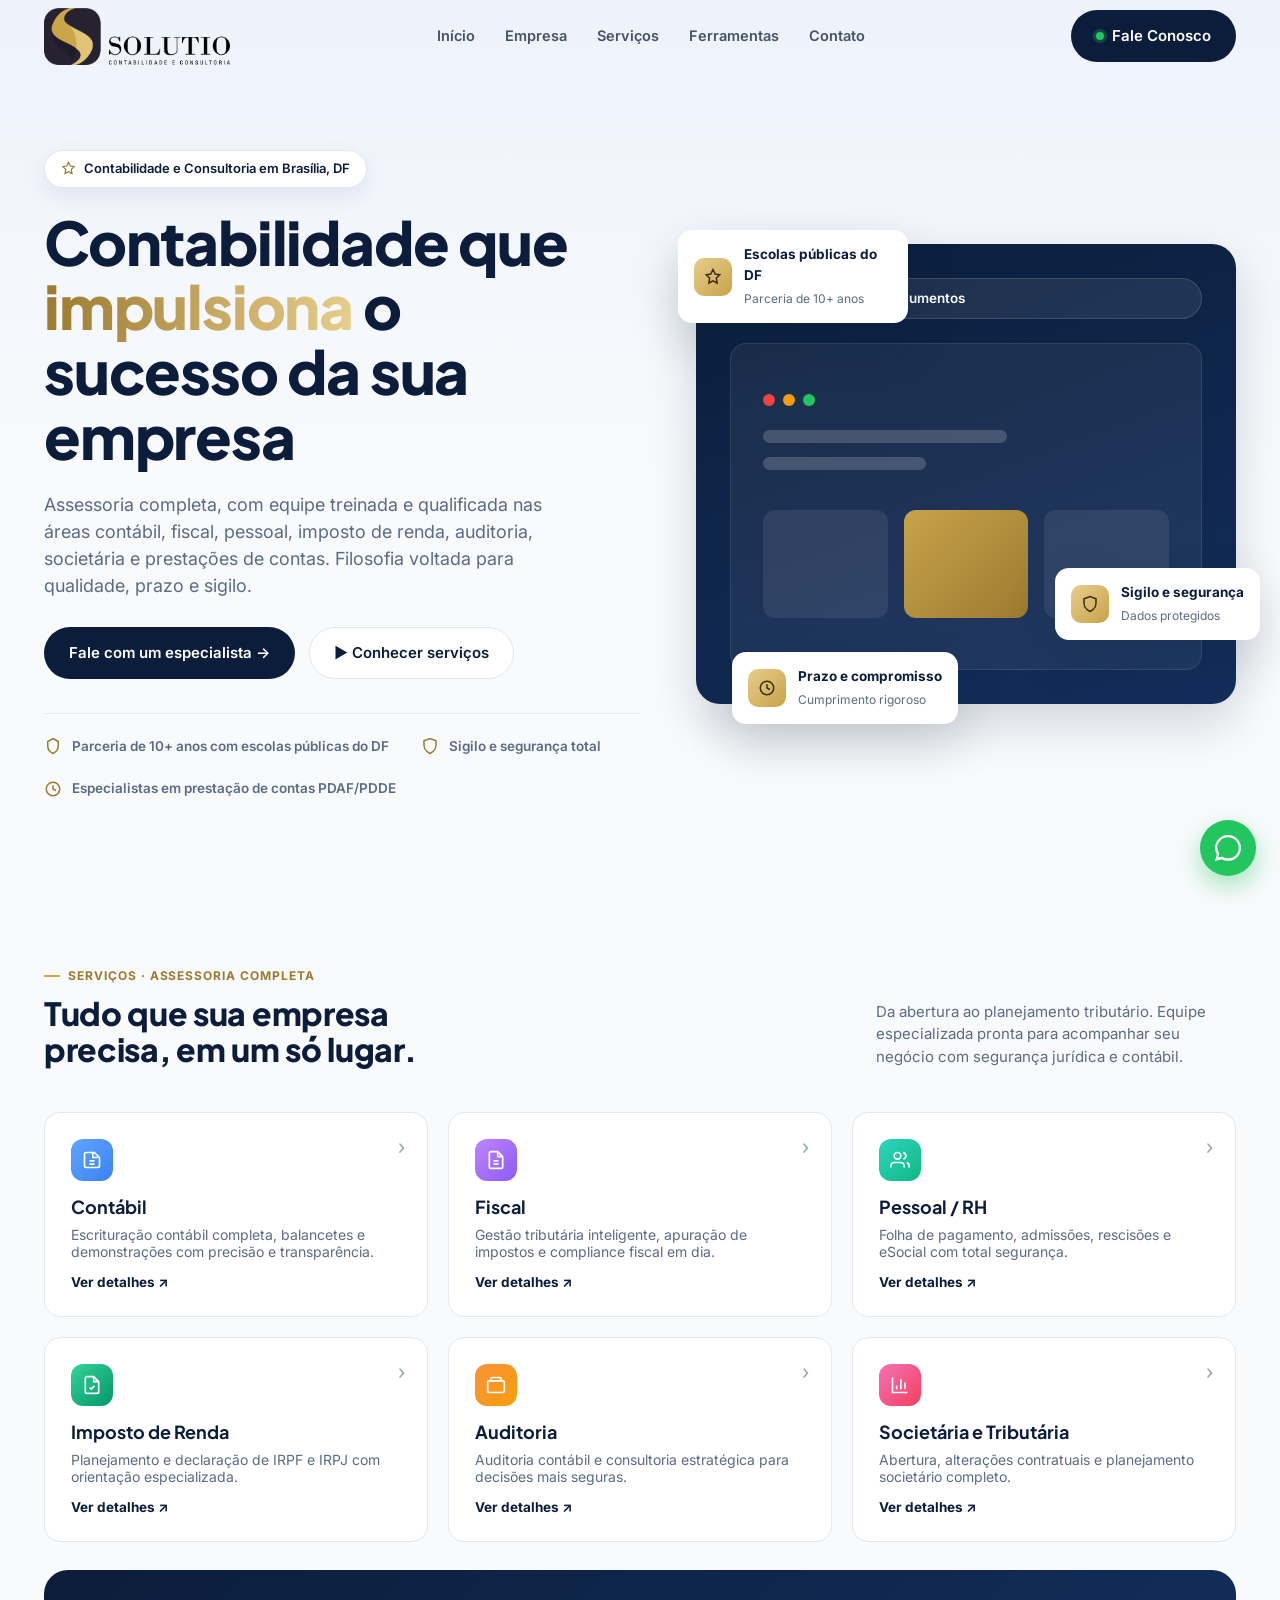
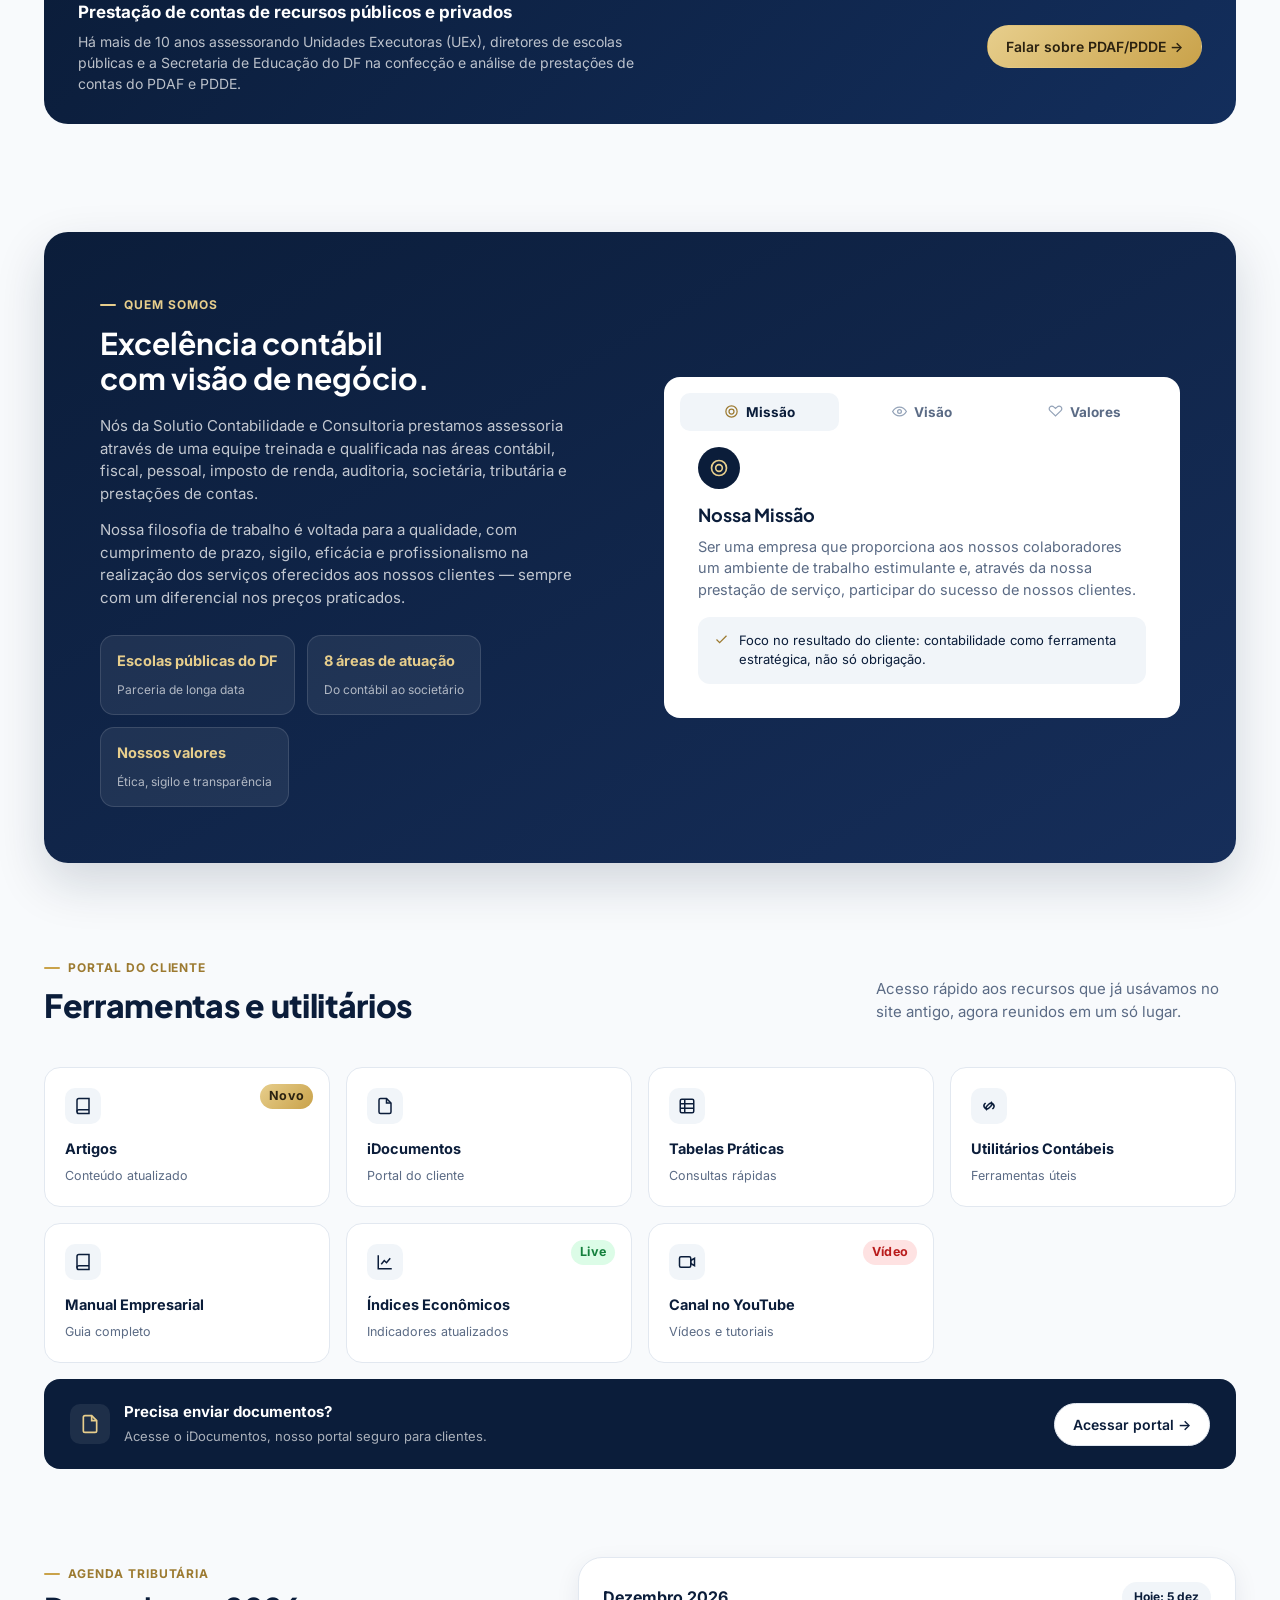
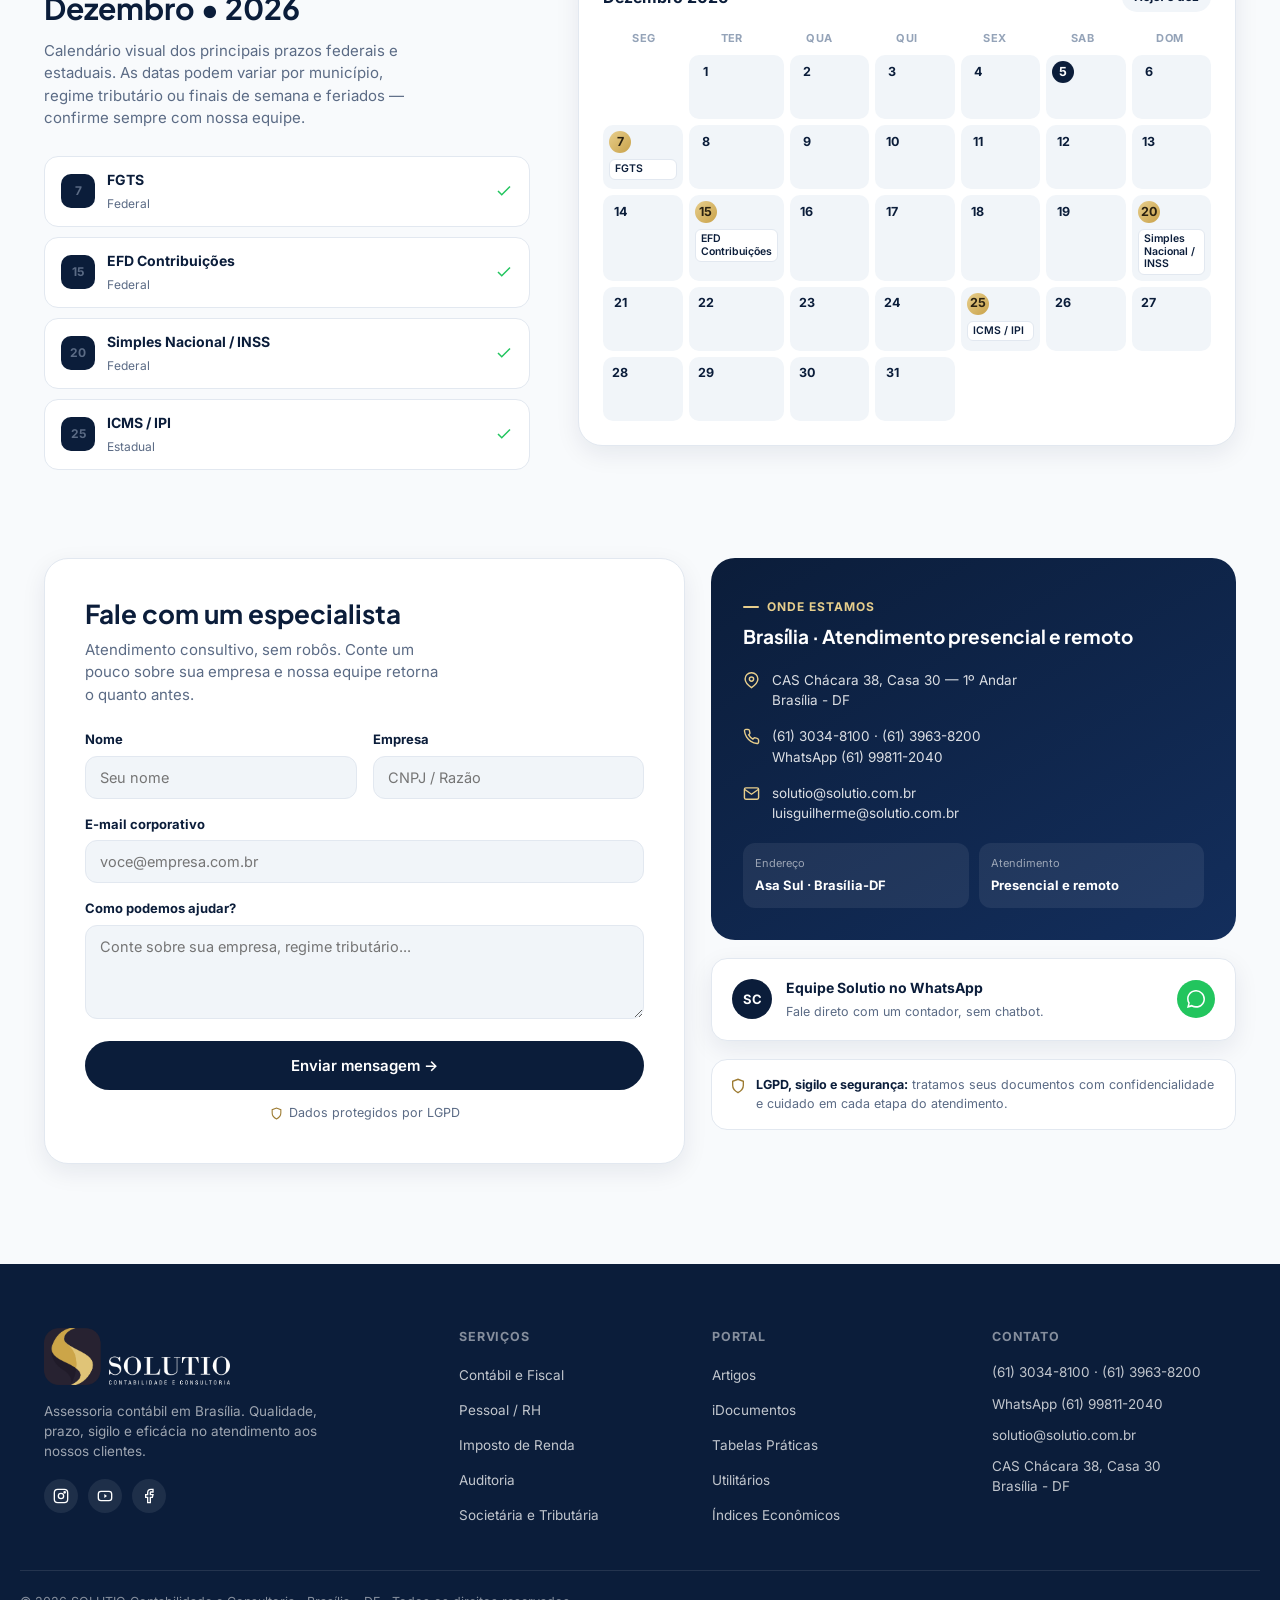
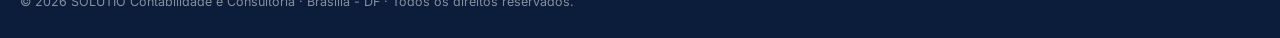
==== commit e99790fc: "Add files via upload" ====
--- a/index.html
+++ b/index.html
@@ -521,6 +521,19 @@
   <svg width="26" height="26" viewBox="0 0 24 24" fill="currentColor"><path d="M20.5 3.5A11.8 11.8 0 0 0 12 0C5.4 0 .1 5.3.1 11.9c0 2.1.5 4.1 1.6 5.9L0 24l6.3-1.7a11.9 11.9 0 0 0 5.7 1.5h.1c6.6 0 11.9-5.3 11.9-11.9 0-3.2-1.2-6.1-3.5-8.4zM12 21.4h-.1a9.9 9.9 0 0 1-5-1.4l-.4-.2-3.7 1 1-3.6-.2-.4a9.9 9.9 0 0 1-1.5-5.2C2.1 6.5 6.5 2 12 2a9.8 9.8 0 0 1 7 2.9 9.8 9.8 0 0 1 2.9 7c0 5.5-4.5 9.9-9.9 9.5z"/></svg>
 </a>
 
+<!-- ============ MODAL: DETALHES DO SERVIÇO ============ -->
+<div class="service-modal-overlay" id="serviceModal" aria-hidden="true">
+  <div class="service-modal" role="dialog" aria-modal="true" aria-labelledby="serviceModalTitle">
+    <button type="button" class="service-modal-close" id="serviceModalClose" aria-label="Fechar">&times;</button>
+    <div class="service-modal-head">
+      <div class="s-icon" id="serviceModalIcon"></div>
+      <h3 id="serviceModalTitle"></h3>
+    </div>
+    <p class="service-modal-desc" id="serviceModalDesc"></p>
+    <div class="service-modal-body" id="serviceModalBody"></div>
+  </div>
+</div>
+
 <script src="supabase-config.js"></script>
 <script src="script.js"></script>
 <script src="content-loader.js"></script>
--- a/styles.css
+++ b/styles.css
@@ -117,8 +117,8 @@
 .brand-word{ display:flex; flex-direction:column; line-height:1.1; }
 .brand-word strong{ font-family:'Plus Jakarta Sans',sans-serif; font-size:17px; letter-spacing:.03em; color:var(--navy); }
 .brand-word small{ font-size:9px; letter-spacing:.12em; color: var(--muted); font-weight:600; }
-.brand-logo{ height:44px; width:auto; display:block; }
-@media (max-width: 480px){ .brand-logo{ height:36px; } }
+.brand-logo{ height:57px; width:auto; display:block; }
+@media (max-width: 480px){ .brand-logo{ height:47px; } }
 
 .main-nav{ display:flex; align-items:center; gap:30px; flex:1; justify-content:center; }
 .main-nav a{ font-size:14.5px; font-weight:600; color:var(--navy); opacity:.75; position:relative; padding: 4px 0; }
@@ -272,20 +272,45 @@
 .service-card[aria-expanded="true"] .s-chevron{ transform: rotate(90deg); color: var(--gold-dark); }
 .service-card[aria-expanded="true"]{ border-color: var(--gold); box-shadow: var(--shadow-card); }
 
-.service-details-wrap{ margin-top: -20px; }
-.service-detail{
-  max-height:0; overflow:hidden; opacity:0;
-  transition: max-height .3s ease, opacity .3s ease, margin .3s ease;
-  background: var(--bg-2); border-radius: var(--radius-md);
-  margin-top:-20px;
-}
-.service-detail.open{ max-height:600px; opacity:1; margin-top:-4px; padding:6px 0 2px; }
-.service-detail ul{ padding: 22px 28px; display:grid; grid-template-columns:1fr 1fr; gap:10px 24px; }
-.service-detail li{
-  font-size:14px; color: var(--navy); position:relative; padding-left:20px;
-}
-.service-detail li::before{
+/* .service-details-wrap fica só como fonte de dados para o modal (ver .service-modal-body abaixo) */
+.service-details-wrap{ display:none; }
+
+/* ---------- Modal de detalhes do serviço ---------- */
+.service-modal-overlay{
+  position:fixed; inset:0; background:rgba(11,29,58,.55);
+  display:flex; align-items:center; justify-content:center; padding:24px;
+  opacity:0; visibility:hidden; transition: opacity .2s ease, visibility .2s ease;
+  z-index:1000;
+}
+.service-modal-overlay.open{ opacity:1; visibility:visible; }
+.service-modal{
+  background:#fff; border-radius: var(--radius-lg); max-width:560px; width:100%;
+  max-height:85vh; overflow-y:auto; padding:36px; position:relative;
+  box-shadow: 0 24px 64px rgba(11,29,58,.28);
+  transform: translateY(12px); transition: transform .2s ease;
+}
+.service-modal-overlay.open .service-modal{ transform: translateY(0); }
+.service-modal-close{
+  position:absolute; top:16px; right:16px; width:36px; height:36px; border-radius:50%;
+  background: var(--bg-2); border:none; font-size:22px; line-height:1; color: var(--muted);
+  cursor:pointer; display:flex; align-items:center; justify-content:center;
+  transition: background .2s ease, color .2s ease;
+}
+.service-modal-close:hover{ background:#eef1f6; color: var(--navy); }
+.service-modal-head{ display:flex; align-items:center; gap:14px; margin-bottom:10px; padding-right:30px; }
+.service-modal-head .s-icon{ margin-bottom:0; flex-shrink:0; }
+.service-modal-head h3{ font-size:20px; margin:0; color: var(--navy); }
+.service-modal-desc{ color: var(--muted); font-size:14.5px; margin:0; }
+.service-modal-body ul{ padding: 18px 0 2px; display:grid; grid-template-columns:1fr; gap:10px; }
+.service-modal-body li{
+  font-size:14px; color: var(--navy); position:relative; padding-left:22px;
+}
+.service-modal-body li::before{
   content:"✓"; position:absolute; left:0; top:0; color: var(--gold-dark); font-weight:700; font-size:12px;
+}
+body.modal-open{ overflow:hidden; }
+@media (max-width:640px){
+  .service-modal{ padding:26px 22px; }
 }
 
 .pdaf-banner{
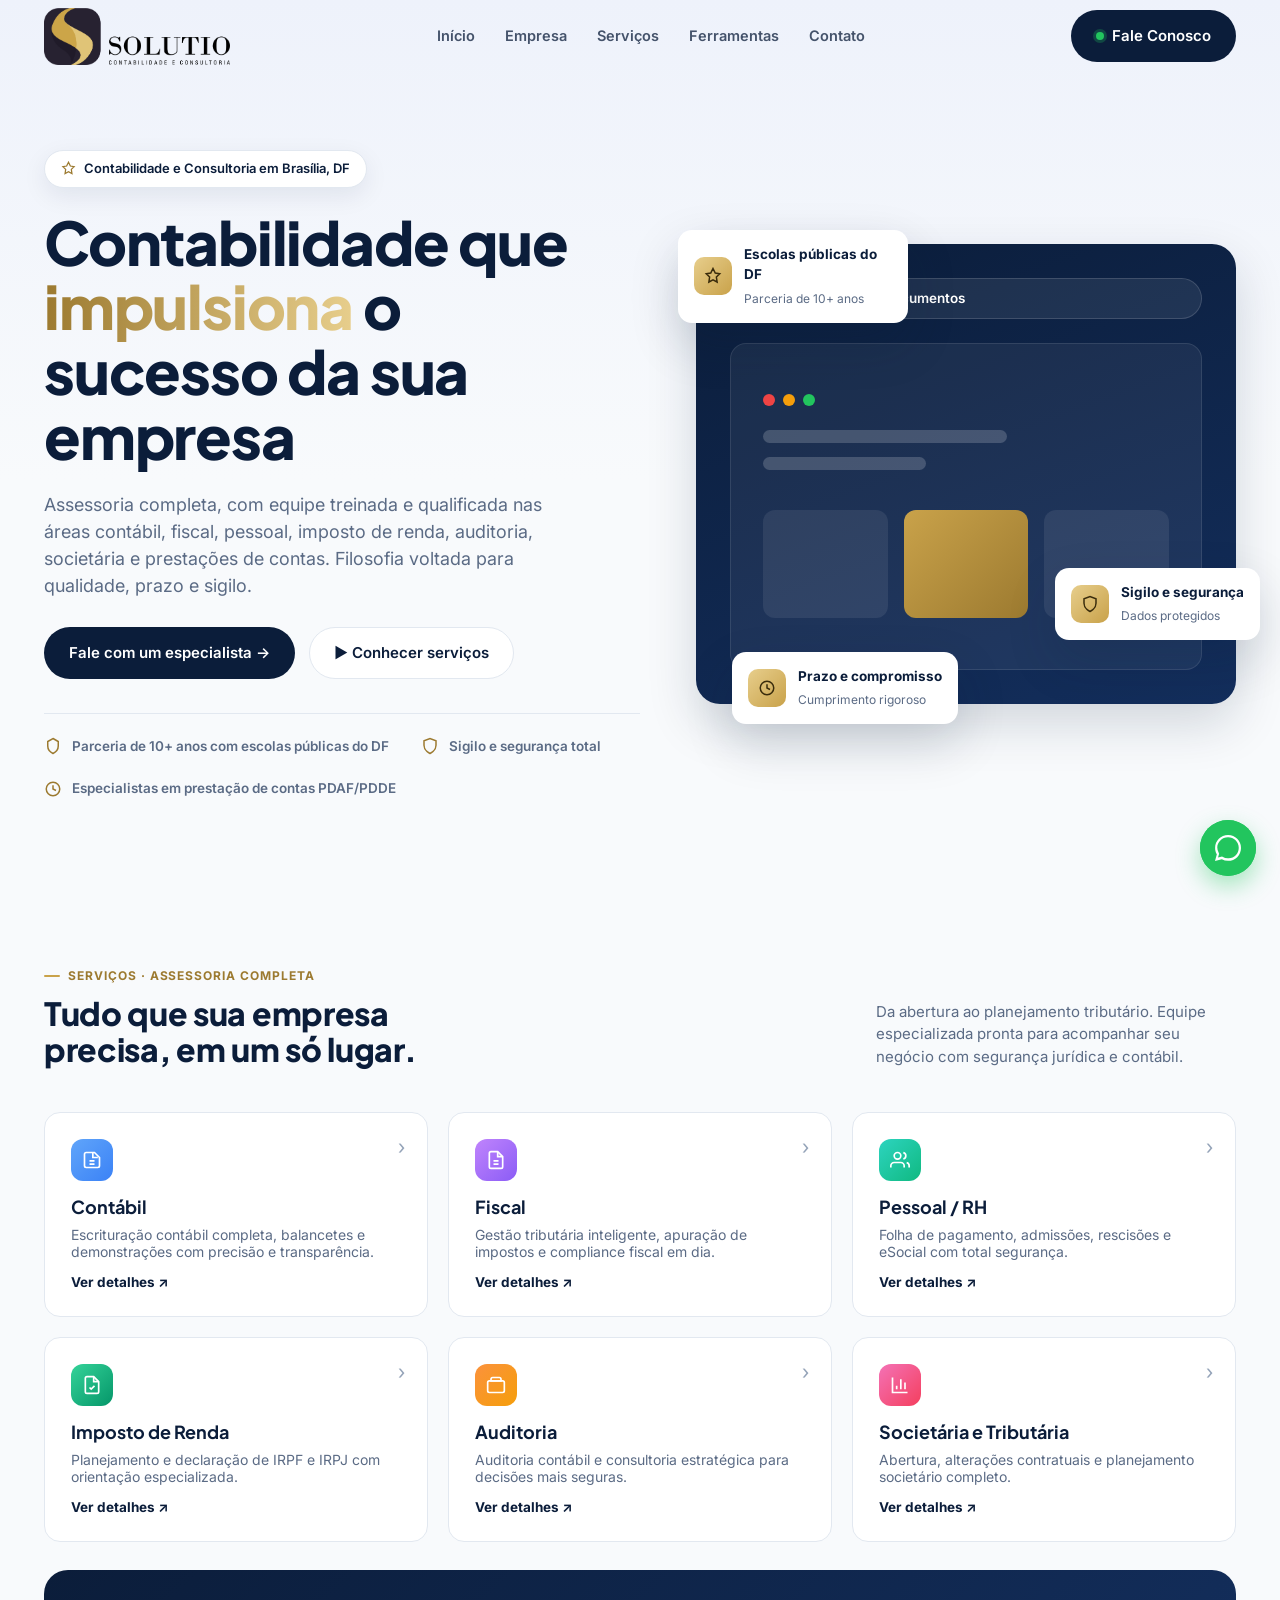
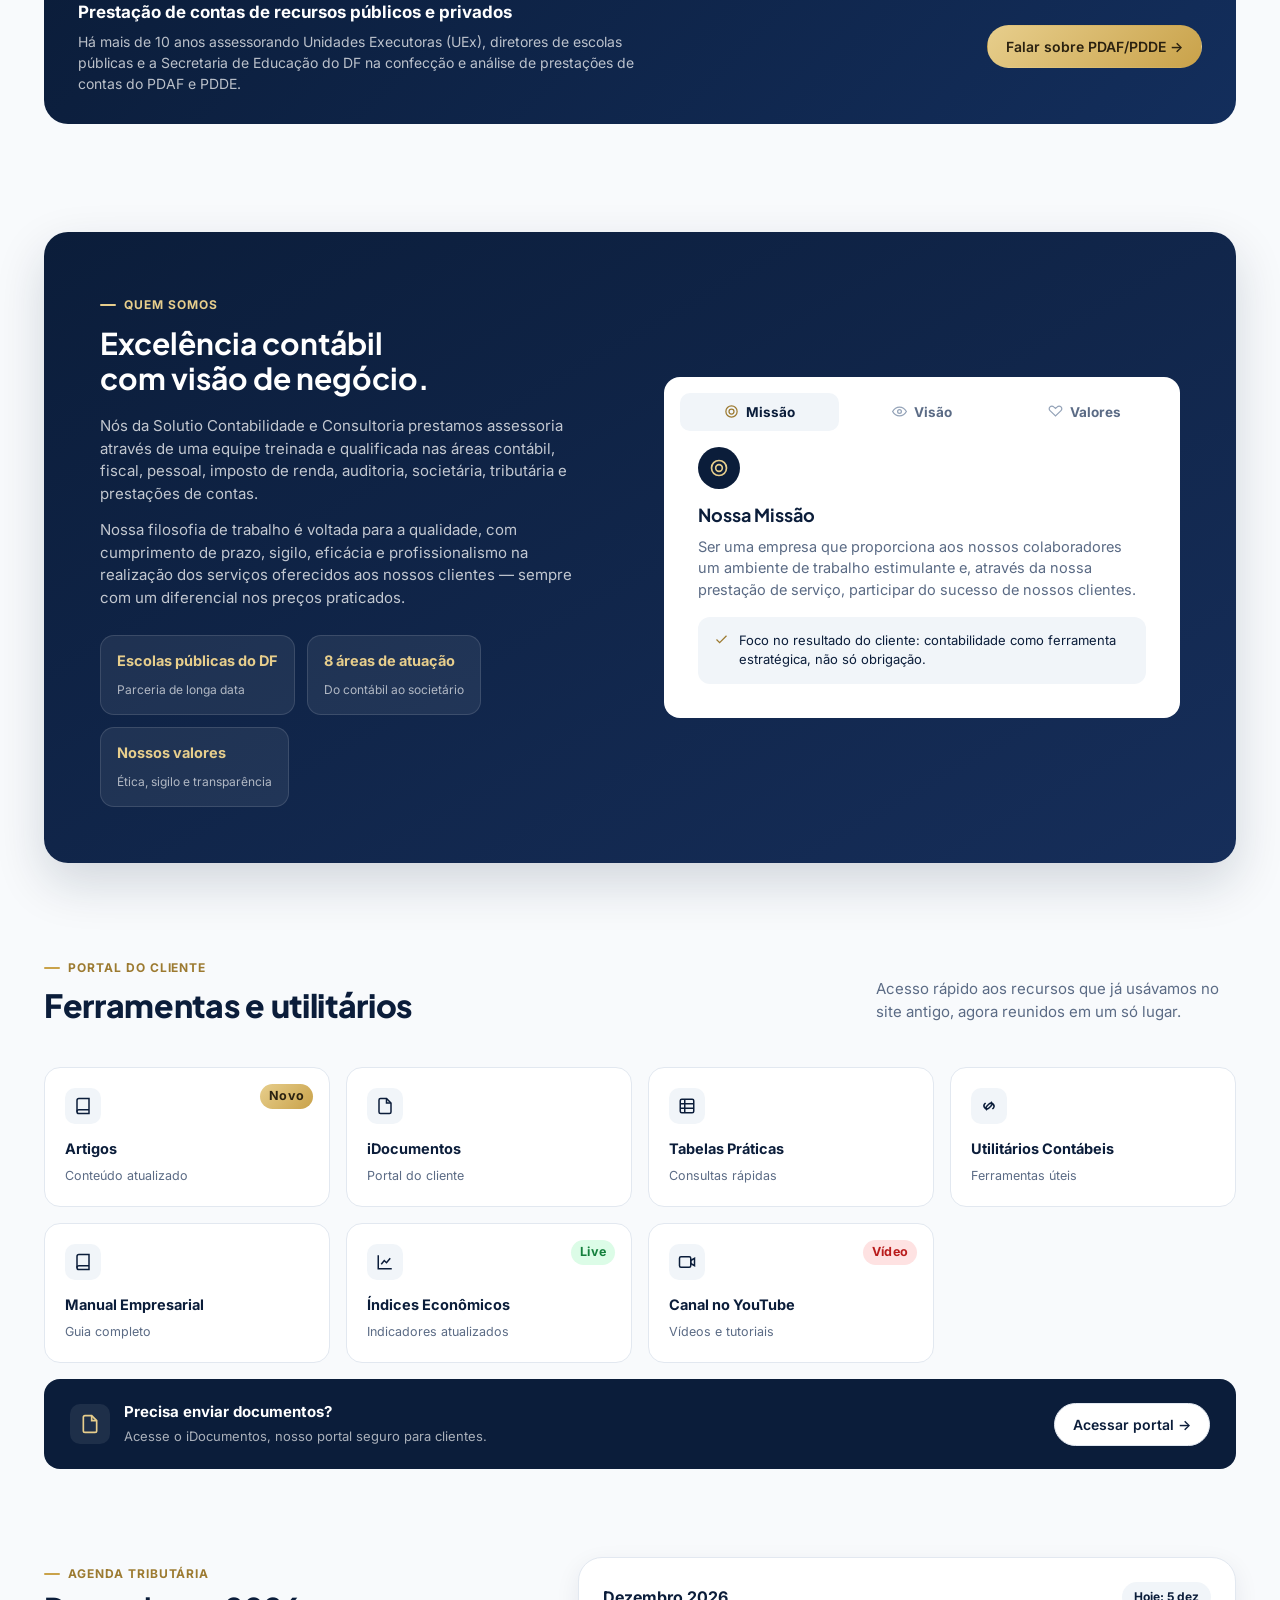
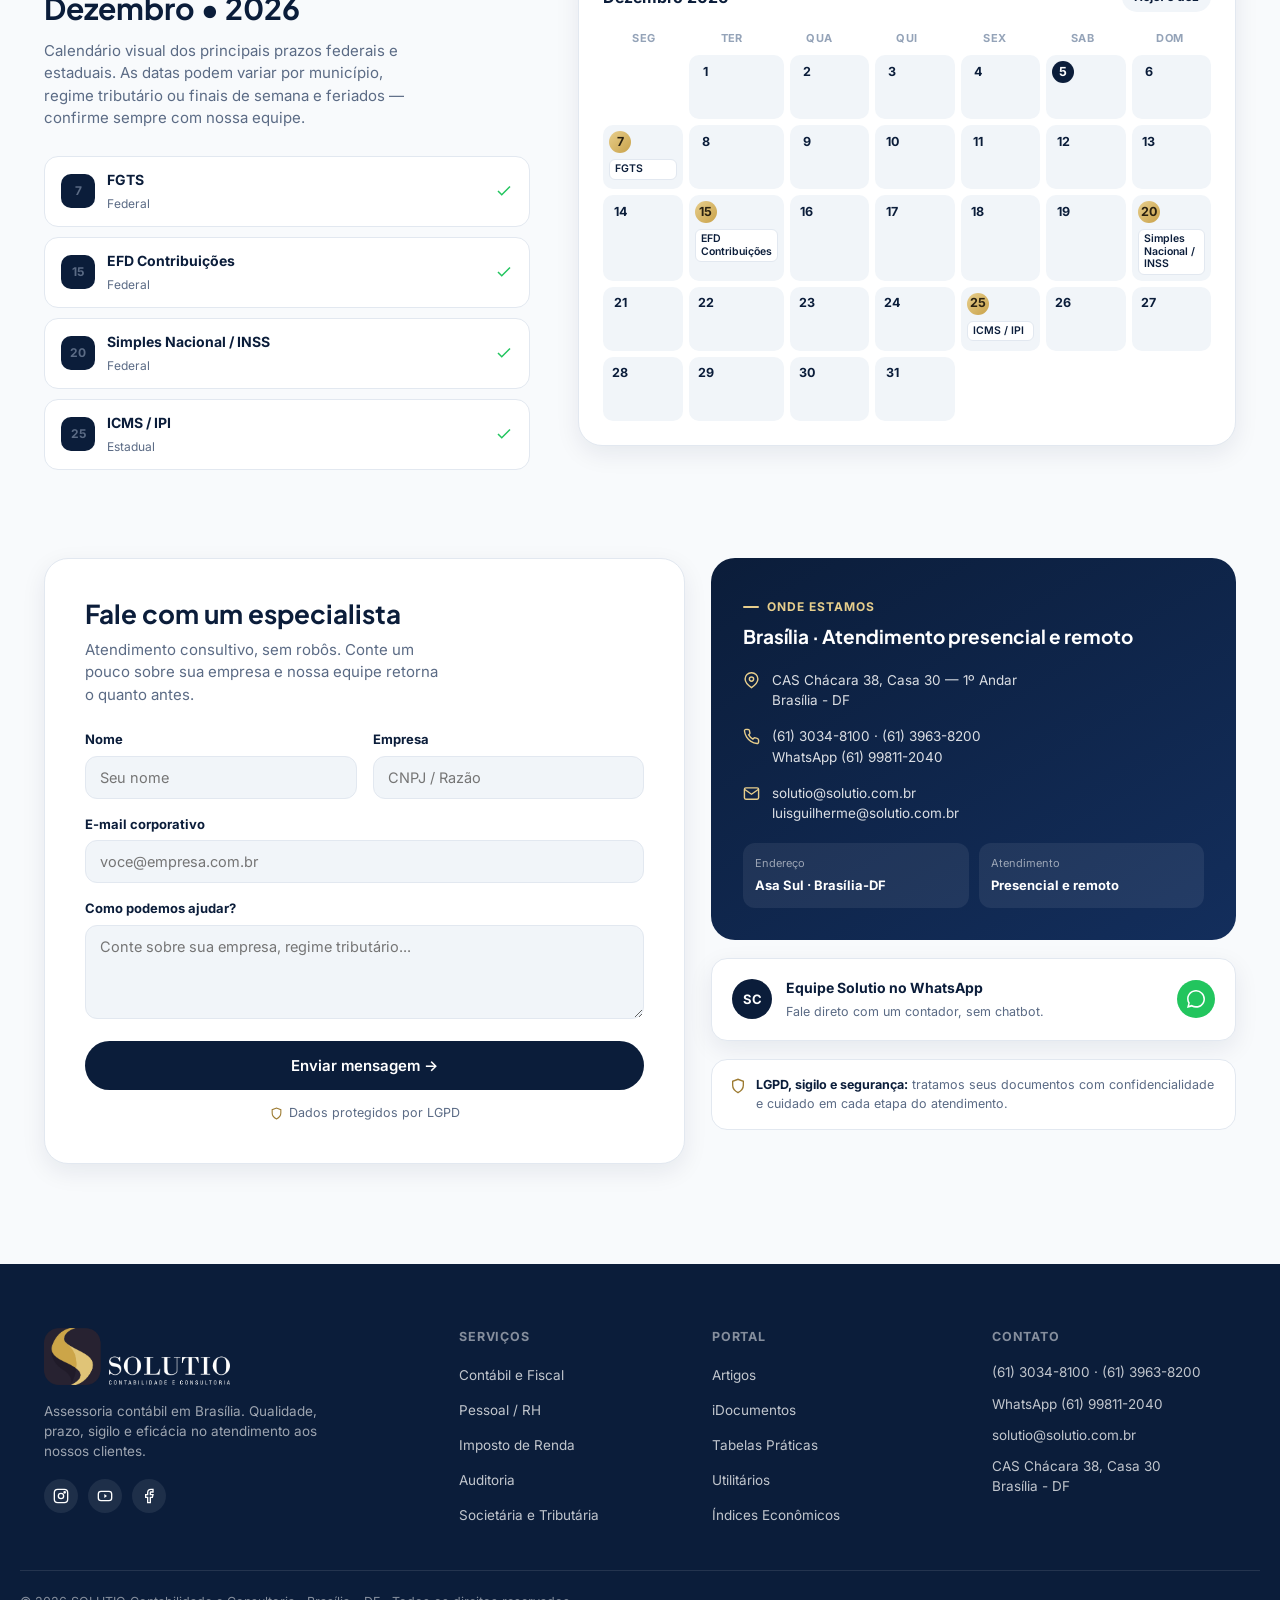
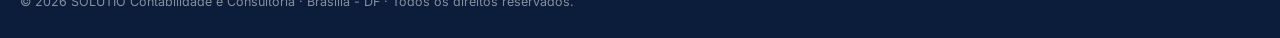
==== commit db254c07: "Add files via upload" ====
--- a/index.html
+++ b/index.html
@@ -103,7 +103,7 @@
 <!-- ============ SERVIÇOS ============ -->
 <section class="services" id="servicos">
   <div class="container">
-    <div class="section-head">
+    <div class="section-head reveal">
       <div>
         <span class="eyebrow" data-cms="services_eyebrow">Serviços · Assessoria completa</span>
         <h2><span data-cms="services_title_line1">Tudo que sua empresa</span><br><span data-cms="services_title_line2">precisa, em um só lugar.</span></h2>
@@ -111,7 +111,7 @@
       <p class="section-sub" data-cms="services_subtitle">Da abertura ao planejamento tributário. Equipe especializada pronta para acompanhar seu negócio com segurança jurídica e contábil.</p>
     </div>
 
-    <div class="service-grid">
+    <div class="service-grid reveal">
 
       <button class="service-card" data-target="s-contabil" aria-expanded="false">
         <div class="s-icon blue"><svg width="20" height="20" viewBox="0 0 24 24" fill="none" stroke="currentColor" stroke-width="2"><path d="M9 3H5a2 2 0 0 0-2 2v14a2 2 0 0 0 2 2h14a2 2 0 0 0 2-2V9l-6-6z"/><path d="M13 3v6h6M9 13h6M9 17h6"/></svg></div>
@@ -220,7 +220,7 @@
       </div>
     </div>
 
-    <div class="pdaf-banner">
+    <div class="pdaf-banner reveal">
       <div>
         <strong data-cms="pdaf_title">Prestação de contas de recursos públicos e privados</strong>
         <p data-cms="pdaf_text">Há mais de 10 anos assessorando Unidades Executoras (UEx), diretores de escolas públicas e a Secretaria de Educação do DF na confecção e análise de prestações de contas do PDAF e PDDE.</p>
@@ -233,7 +233,7 @@
 <!-- ============ EMPRESA ============ -->
 <section class="company" id="empresa">
   <div class="container">
-    <div class="company-panel">
+    <div class="company-panel reveal">
       <div class="company-copy">
         <span class="eyebrow eyebrow-light" data-cms="company_eyebrow">Quem somos</span>
         <h2 class="light"><span data-cms="company_title_line1">Excelência contábil</span><br><span data-cms="company_title_line2">com visão de negócio.</span></h2>
@@ -289,7 +289,7 @@
 <!-- ============ FERRAMENTAS ============ -->
 <section class="tools" id="ferramentas">
   <div class="container">
-    <div class="section-head">
+    <div class="section-head reveal">
       <div>
         <span class="eyebrow" data-cms="tools_eyebrow">Portal do cliente</span>
         <h2 data-cms="tools_title">Ferramentas e utilitários</h2>
@@ -297,7 +297,7 @@
       <p class="section-sub" data-cms="tools_subtitle">Acesso rápido aos recursos que já usávamos no site antigo, agora reunidos em um só lugar.</p>
     </div>
 
-    <div class="tools-grid">
+    <div class="tools-grid reveal">
       <a class="tool-card" href="https://www.solutio.com.br/artigos/" target="_blank" rel="noopener" data-cms="tool1_url" data-cms-attr="href">
         <span class="tool-badge new">Novo</span>
         <div class="tool-icon"><svg width="18" height="18" viewBox="0 0 24 24" fill="none" stroke="currentColor" stroke-width="2"><path d="M4 19.5A2.5 2.5 0 0 1 6.5 17H20"/><path d="M6.5 2H20v20H6.5A2.5 2.5 0 0 1 4 19.5v-15A2.5 2.5 0 0 1 6.5 2z"/></svg></div>
@@ -331,7 +331,7 @@
       </a>
     </div>
 
-    <div class="idoc-banner">
+    <div class="idoc-banner reveal">
       <div class="idoc-left">
         <div class="idoc-icon"><svg width="20" height="20" viewBox="0 0 24 24" fill="none" stroke="currentColor" stroke-width="2"><path d="M14 2H6a2 2 0 0 0-2 2v16a2 2 0 0 0 2 2h12a2 2 0 0 0 2-2V8z"/><path d="M14 2v6h6"/></svg></div>
         <div>
@@ -346,7 +346,7 @@
 
 <!-- ============ AGENDA TRIBUTÁRIA ============ -->
 <section class="agenda">
-  <div class="container agenda-grid">
+  <div class="container agenda-grid reveal">
     <div>
       <span class="eyebrow">Agenda tributária</span>
       <h2 id="agendaTitle">Carregando...</h2>
@@ -370,7 +370,7 @@
 
 <!-- ============ CONTATO ============ -->
 <section class="contact" id="contato">
-  <div class="container contact-grid">
+  <div class="container contact-grid reveal">
 
     <div class="contact-form-card">
       <h2 data-cms="contact_title">Fale com um especialista</h2>
--- a/styles.css
+++ b/styles.css
@@ -590,3 +590,91 @@
   .main-nav a{ width:100%; padding:12px 0; opacity:1; border-bottom:1px solid var(--bg-2); }
   .header-cta{ display:none; }
 }
+
+/* =========================================================
+   MICROINTERAÇÕES / ANIMAÇÕES SUTIS
+   Tudo aqui é discreto de propósito: baixa amplitude, ciclos
+   lentos (2.2s+), easing suave. Desativado por completo quando
+   o visitante pede menos movimento no sistema (acessibilidade).
+   ========================================================= */
+
+/* ---- Cards flutuantes do hero: flutuação lenta e assíncrona ---- */
+.float-card{ will-change: transform; }
+.float-card.c1{ animation: floatY 6.5s ease-in-out infinite; }
+.float-card.c2{ animation: floatY 7.5s ease-in-out infinite; animation-delay: -2.4s; }
+.float-card.c3{ animation: floatY 7s ease-in-out infinite; animation-delay: -4.6s; }
+@keyframes floatY{
+  0%,100%{ transform: translateY(0); }
+  50%{ transform: translateY(-9px); }
+}
+
+/* ---- Pontinho "ao vivo" (header + hero panel): pulso tipo status online ---- */
+.dot-live{
+  position:relative;
+  animation: dotPulse 2.4s ease-out infinite;
+}
+@keyframes dotPulse{
+  0%{ box-shadow: 0 0 0 0 rgba(34,197,94,.45); }
+  70%{ box-shadow: 0 0 0 7px rgba(34,197,94,0); }
+  100%{ box-shadow: 0 0 0 0 rgba(34,197,94,0); }
+}
+
+/* ---- Quadrado dourado do mock-window: brilho suave, tipo "em destaque" ---- */
+.mock-tile.gold{
+  animation: goldBreathe 3.6s ease-in-out infinite;
+}
+@keyframes goldBreathe{
+  0%,100%{ box-shadow: 0 0 0 rgba(201,162,74,0); filter: brightness(1); }
+  50%{ box-shadow: 0 0 26px rgba(201,162,74,.5); filter: brightness(1.1); }
+}
+
+/* ---- Selo "Live" (Índices Econômicos): halo pulsante, reforça "tempo real" ---- */
+.tool-badge.live{
+  animation: liveBadgePulse 2.6s ease-in-out infinite;
+}
+@keyframes liveBadgePulse{
+  0%,100%{ box-shadow: 0 0 0 0 rgba(21,128,61,.32); }
+  50%{ box-shadow: 0 0 0 5px rgba(21,128,61,.12); }
+}
+
+/* ---- Dia de "hoje" no calendário: halo pulsante, mesma linguagem do dot-live ---- */
+.cal-cell.today .num{
+  animation: todayPulse 2.6s ease-in-out infinite;
+}
+@keyframes todayPulse{
+  0%,100%{ box-shadow: 0 0 0 0 rgba(11,29,58,.35); }
+  50%{ box-shadow: 0 0 0 5px rgba(11,29,58,.14); }
+}
+
+/* ---- Botão flutuante do WhatsApp: anel expandindo tipo notificação suave ---- */
+.wa-float{ position:fixed; /* já definido acima; reforça contexto de posicionamento para o ::before */ }
+.wa-float::before{
+  content:"";
+  position:absolute; inset:0; border-radius:50%;
+  background:#22c55e;
+  z-index:-1;
+  animation: waPing 2.6s ease-out infinite;
+}
+@keyframes waPing{
+  0%{ transform: scale(1); opacity:.55; }
+  100%{ transform: scale(1.7); opacity:0; }
+}
+
+/* ---- Scroll reveal: seções aparecem com fade + leve deslocamento ---- */
+.reveal{
+  opacity:0; transform: translateY(24px);
+  transition: opacity .7s ease, transform .7s ease;
+}
+.reveal.in-view{ opacity:1; transform:none; }
+
+/* ---- Acessibilidade: respeita "menos movimento" do sistema ---- */
+@media (prefers-reduced-motion: reduce){
+  .float-card.c1, .float-card.c2, .float-card.c3,
+  .dot-live, .mock-tile.gold, .tool-badge.live,
+  .cal-cell.today .num, .wa-float::before{
+    animation: none !important;
+  }
+  .reveal{
+    opacity:1 !important; transform:none !important; transition:none !important;
+  }
+}
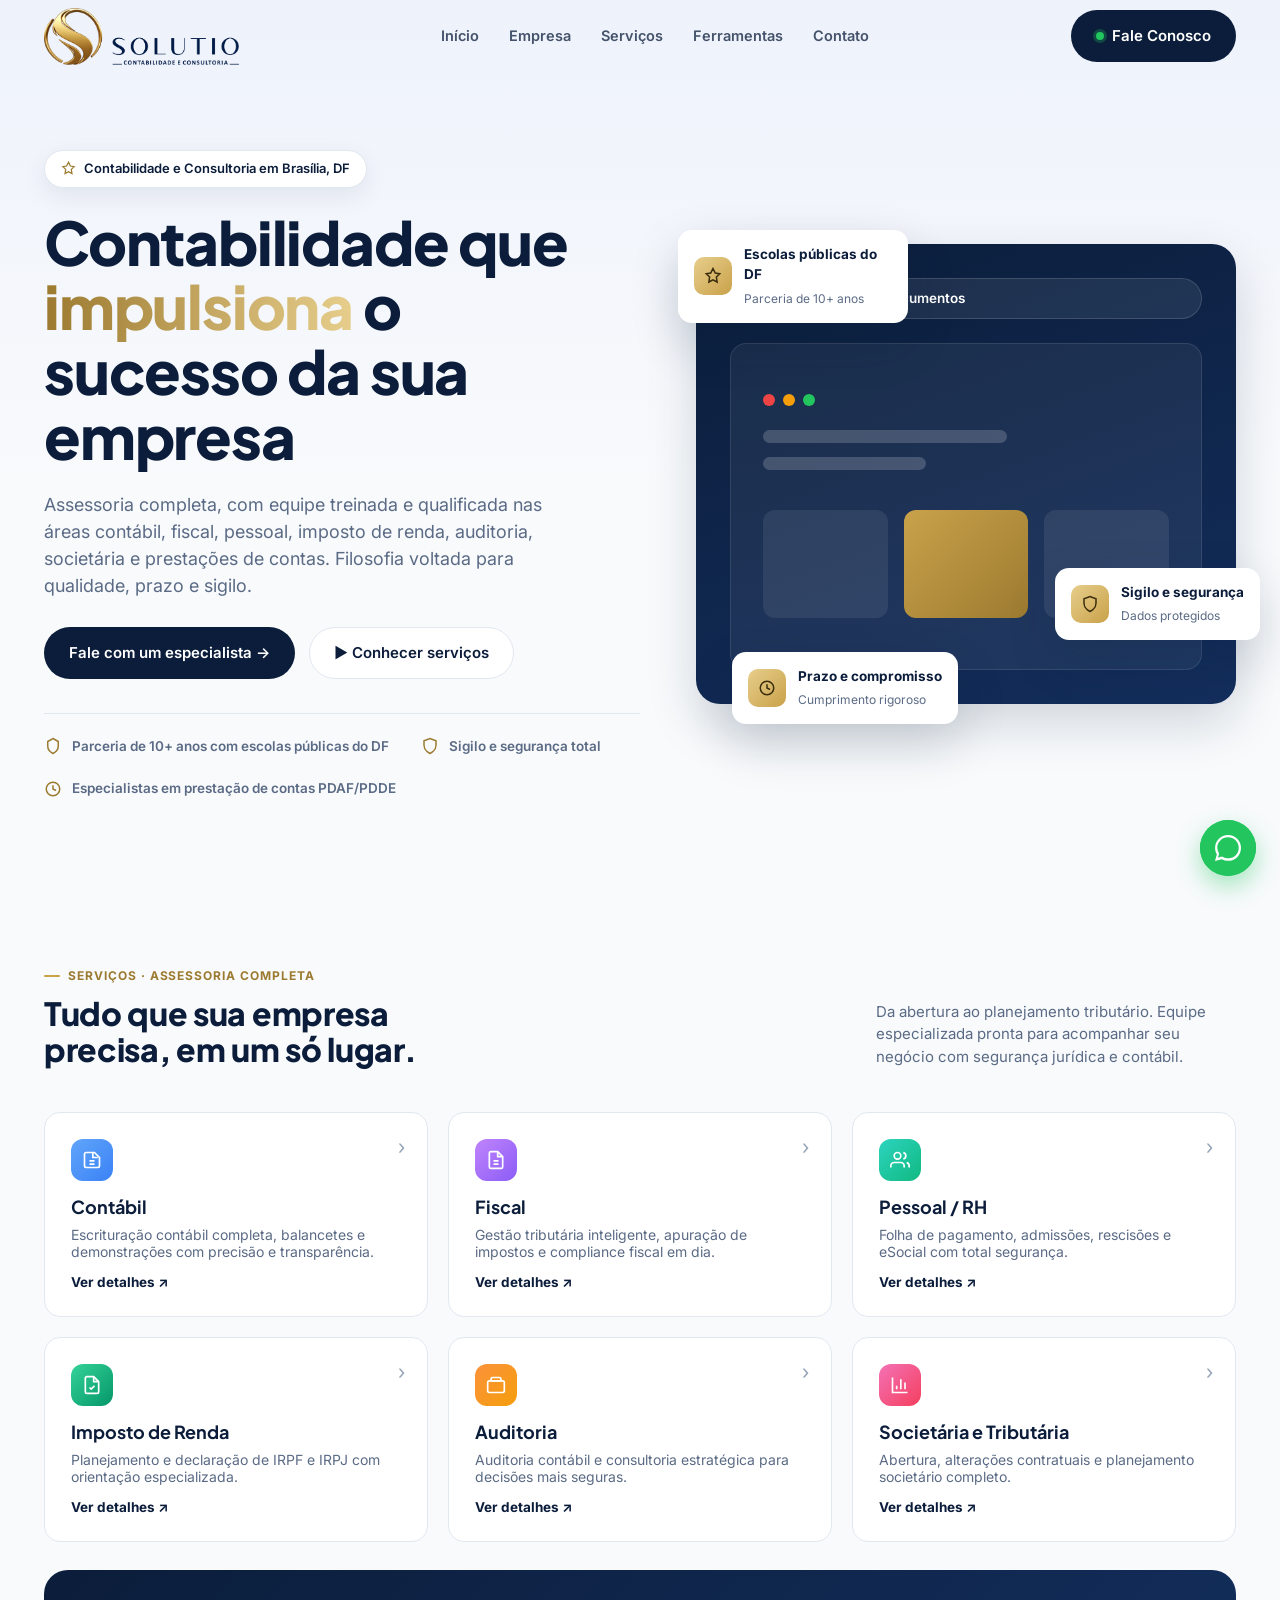
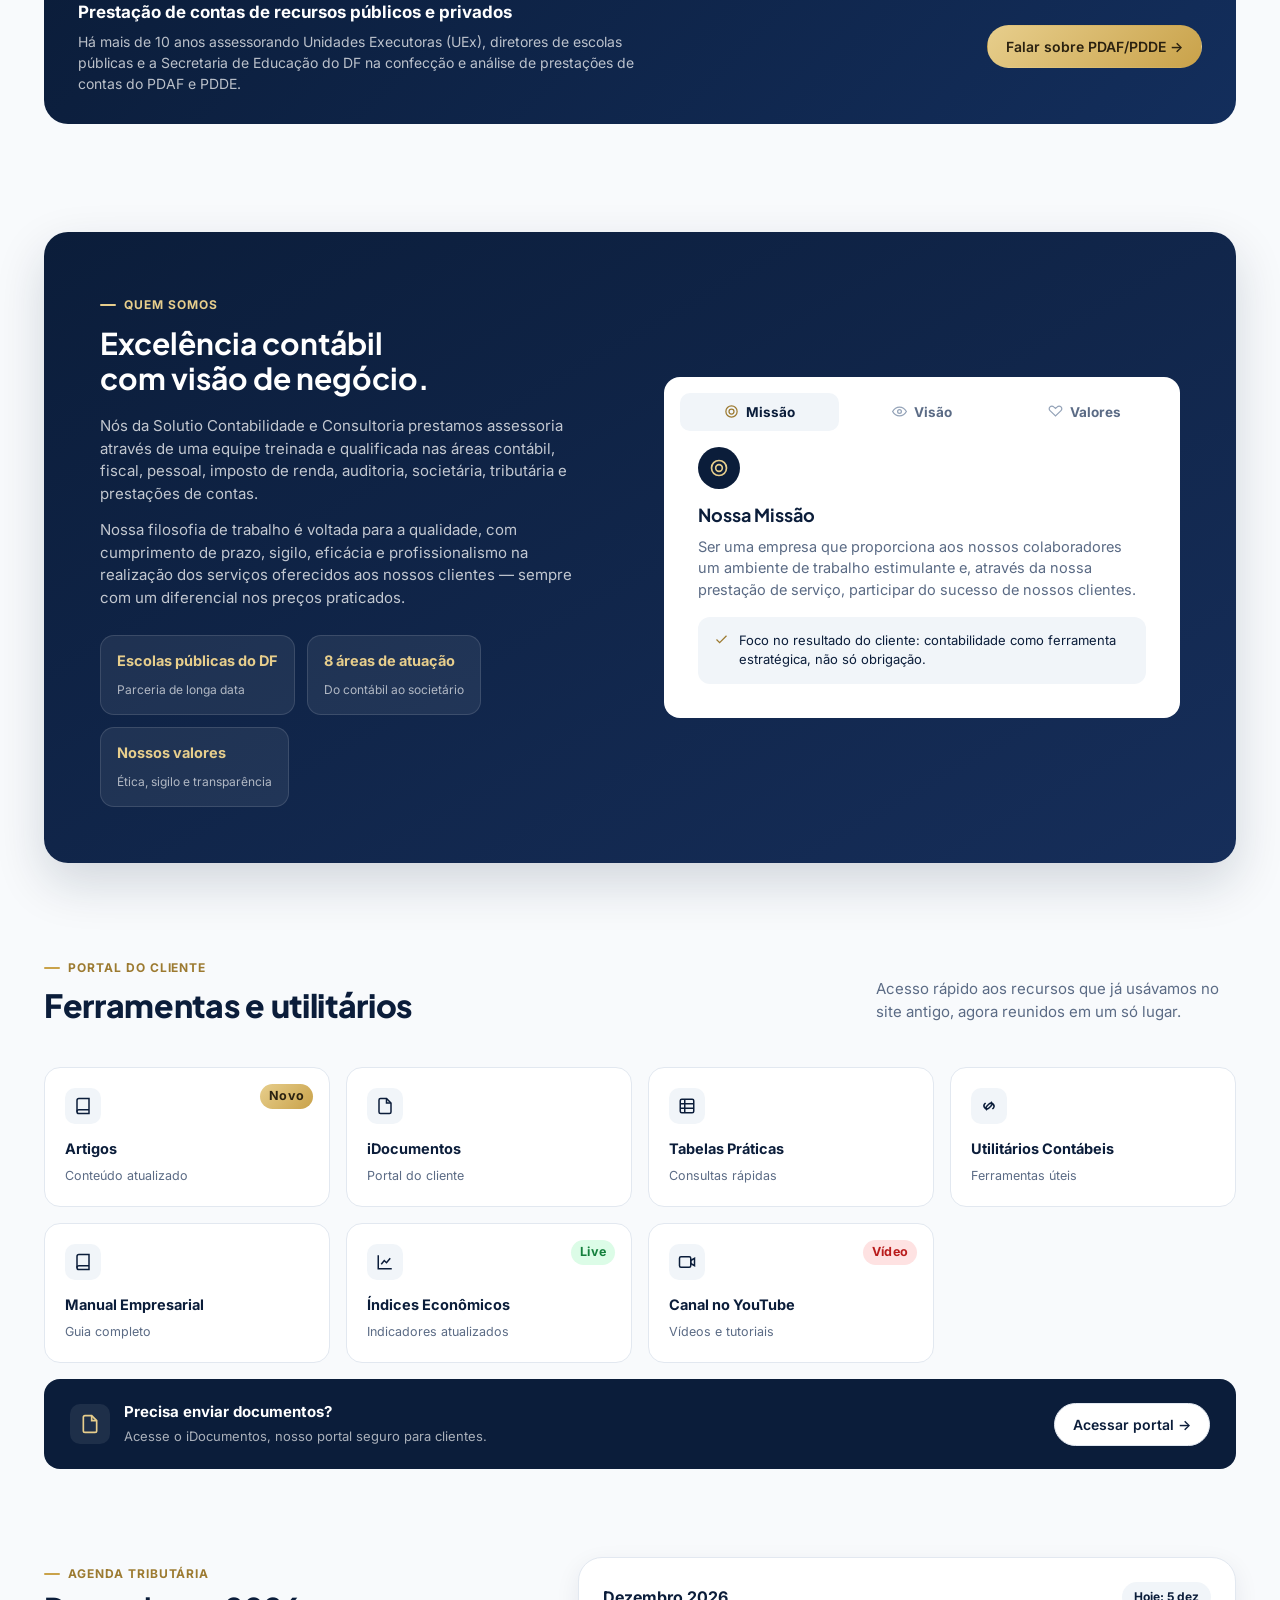
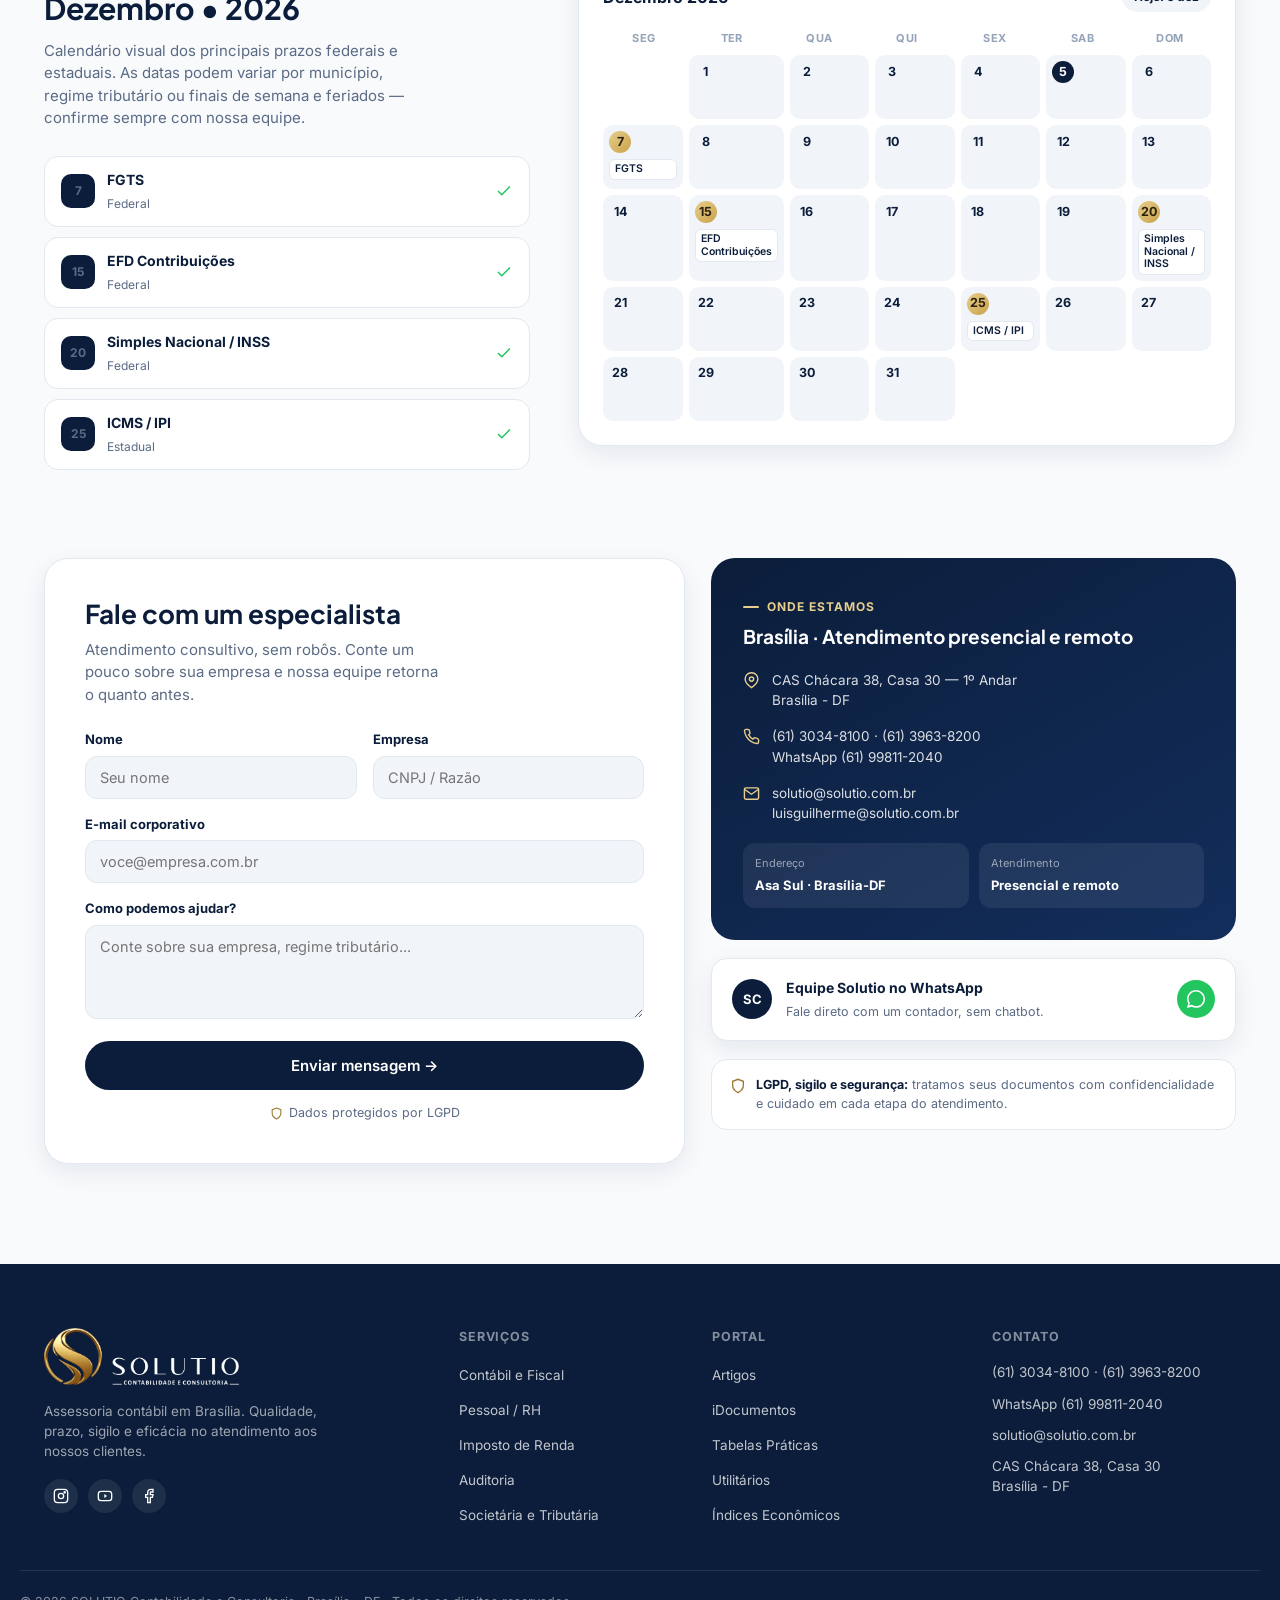
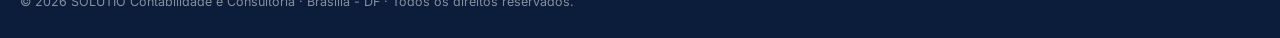
==== commit 6efe6c6d: "Update logo images in header and footer" ====
--- a/index.html
+++ b/index.html
@@ -17,7 +17,7 @@
 <header class="site-header" id="siteHeader">
   <div class="header-inner">
     <a href="#inicio" class="brand">
-      <img src="solutio-horizontal.png" alt="Solutio Contabilidade e Consultoria" class="brand-logo">
+      <img src="Logo_3d_horizontal_fundo_claro.png" alt="Solutio Contabilidade e Consultoria" class="brand-logo">
     </a>
 
     <nav class="main-nav" id="mainNav">
@@ -462,7 +462,7 @@
   <div class="container footer-grid">
     <div class="footer-brand">
       <a href="#inicio" class="brand">
-        <img src="solutio-horizontal-white.png" alt="Solutio Contabilidade e Consultoria" class="brand-logo">
+        <img src="Logo_3d_horizontal_fundo_escuro.png" alt="Solutio Contabilidade e Consultoria" class="brand-logo">
       </a>
       <p data-cms="footer_tagline">Assessoria contábil em Brasília. Qualidade, prazo, sigilo e eficácia no atendimento aos nossos clientes.</p>
       <div class="social-row">
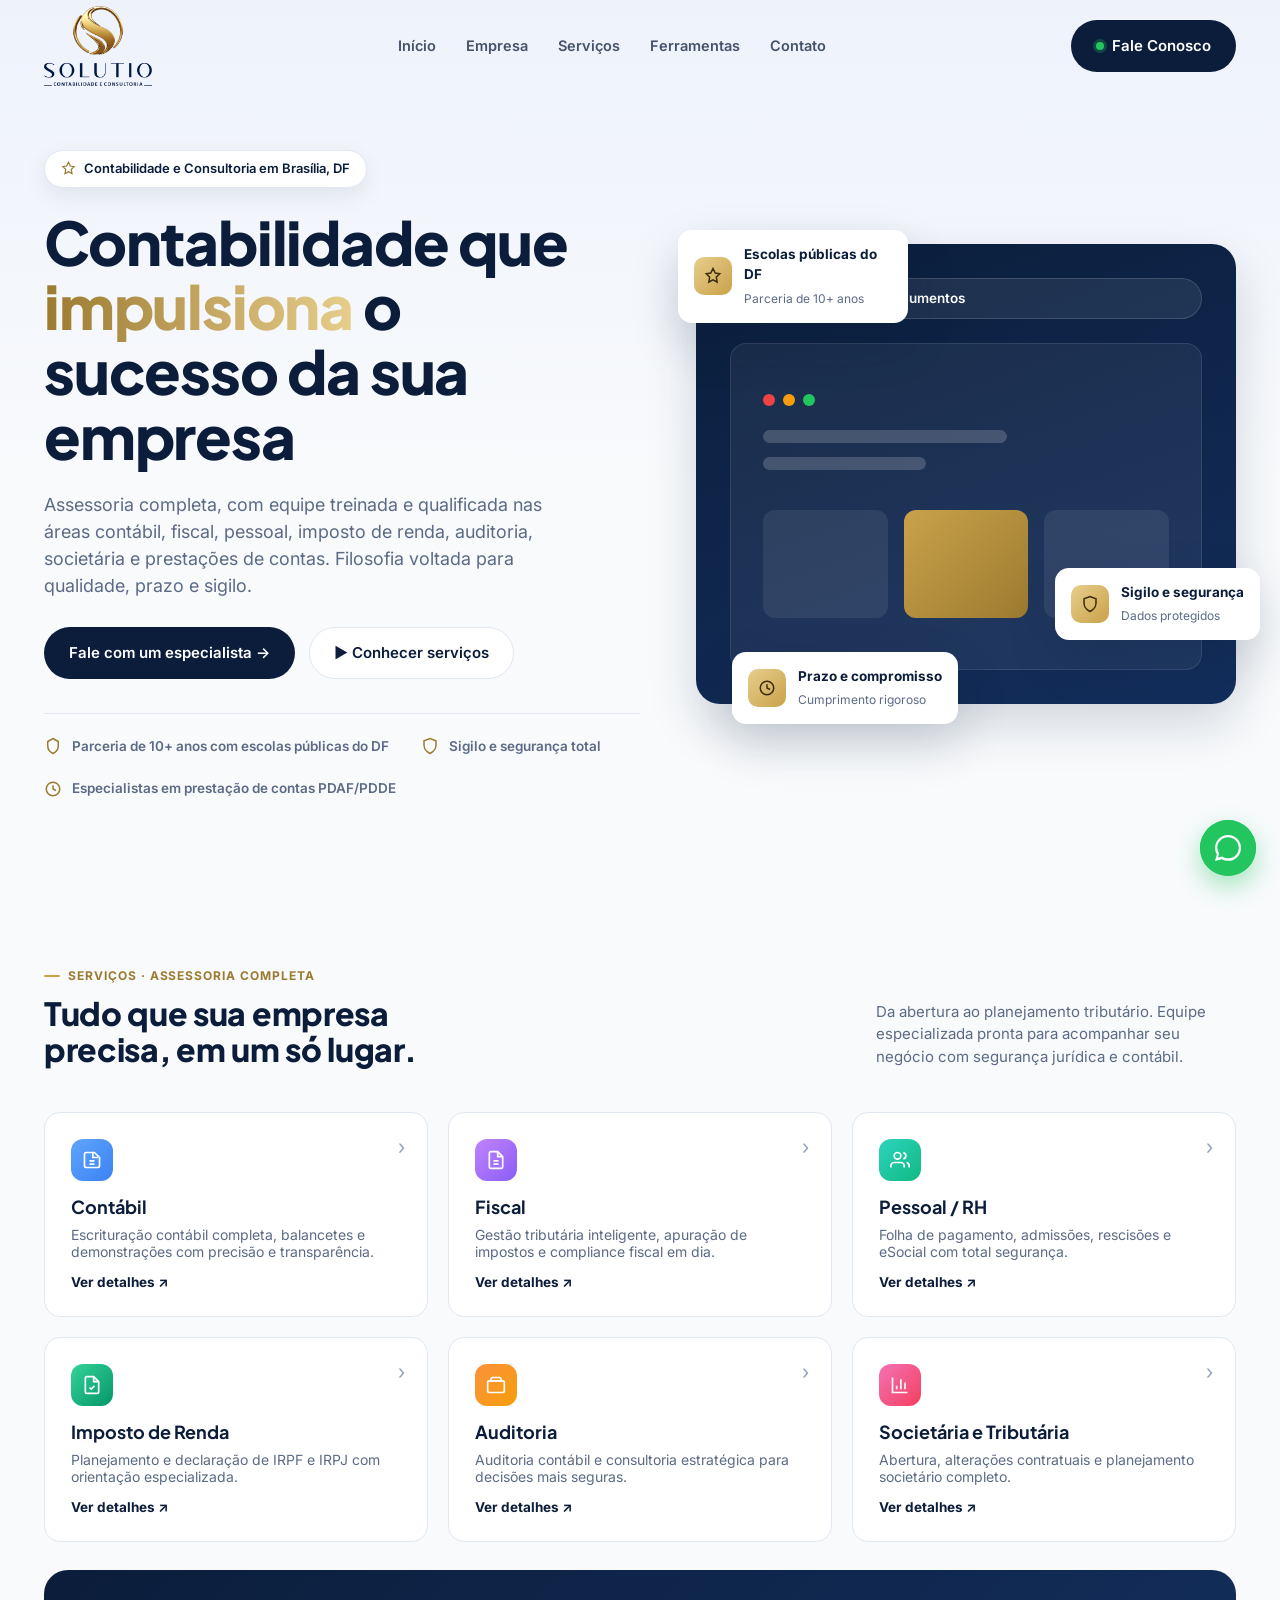
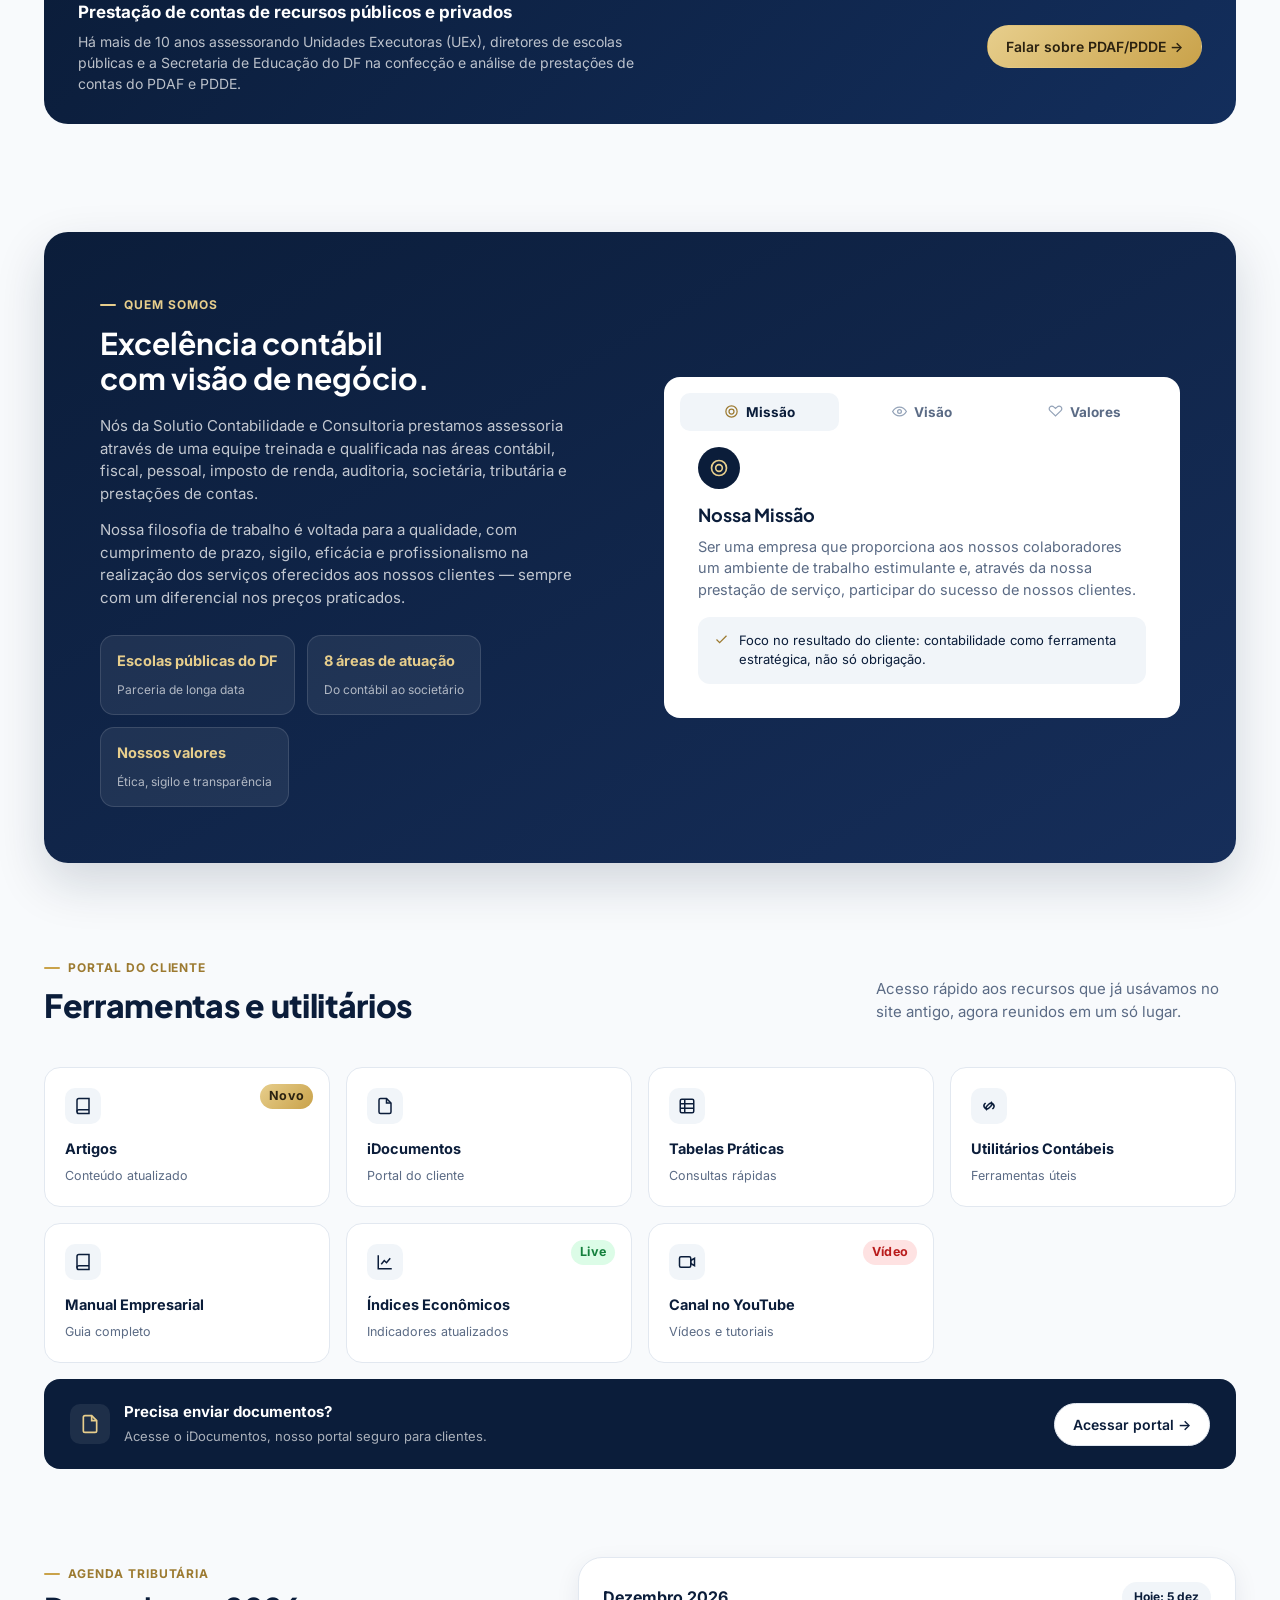
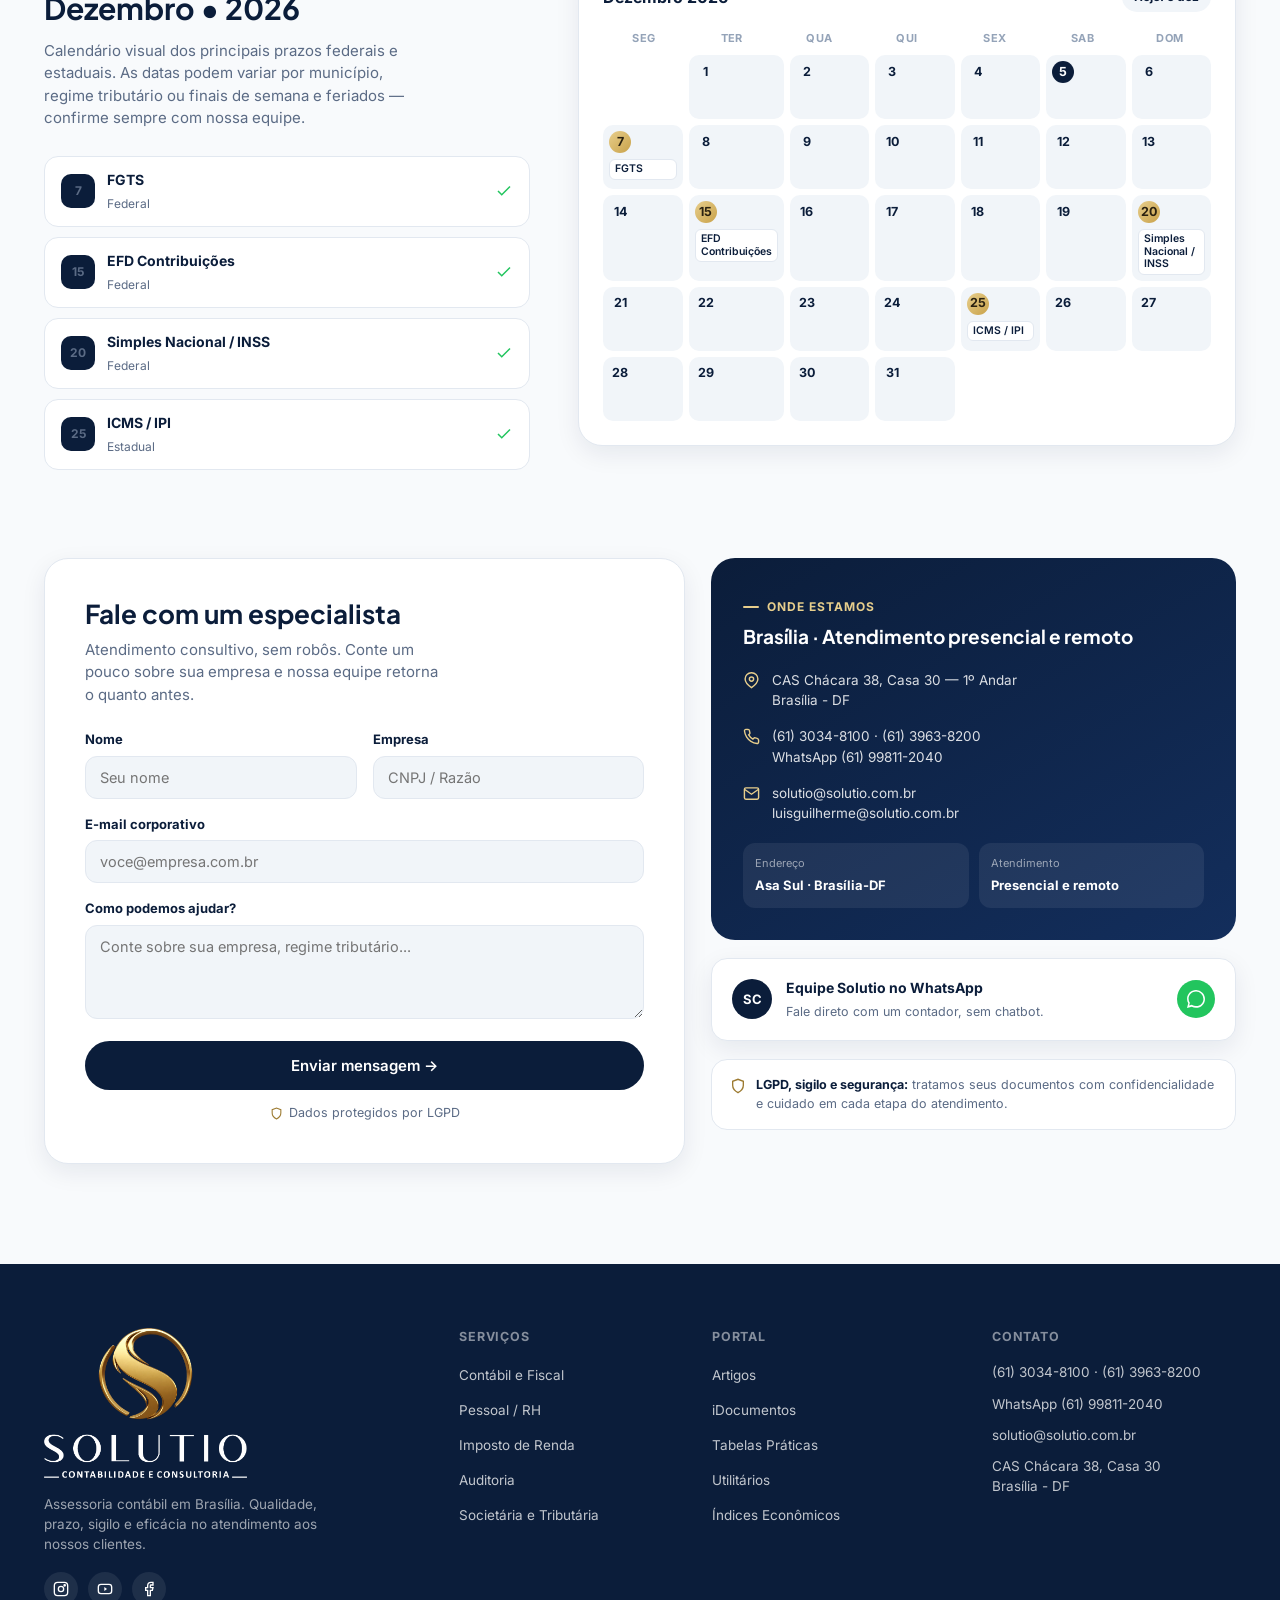
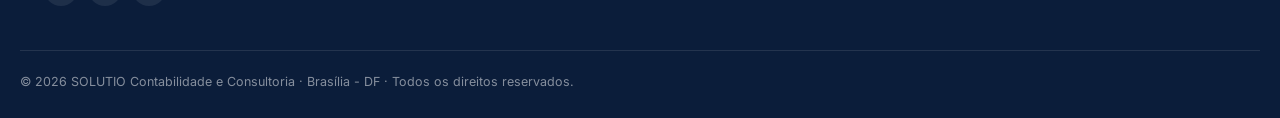
==== commit f9043b34: "Add files via upload" ====
--- a/index.html
+++ b/index.html
@@ -17,7 +17,7 @@
 <header class="site-header" id="siteHeader">
   <div class="header-inner">
     <a href="#inicio" class="brand">
-      <img src="Logo_3d_horizontal_fundo_claro.png" alt="Solutio Contabilidade e Consultoria" class="brand-logo">
+      <img src="Logo%203d%20vertical%20fundo%20claro.png" alt="Solutio Contabilidade e Consultoria" class="brand-logo">
     </a>
 
     <nav class="main-nav" id="mainNav">
@@ -462,7 +462,7 @@
   <div class="container footer-grid">
     <div class="footer-brand">
       <a href="#inicio" class="brand">
-        <img src="Logo_3d_horizontal_fundo_escuro.png" alt="Solutio Contabilidade e Consultoria" class="brand-logo">
+        <img src="Logo%203d%20vertical%20fundo%20escuro.png" alt="Solutio Contabilidade e Consultoria" class="brand-logo footer-logo">
       </a>
       <p data-cms="footer_tagline">Assessoria contábil em Brasília. Qualidade, prazo, sigilo e eficácia no atendimento aos nossos clientes.</p>
       <div class="social-row">
--- a/styles.css
+++ b/styles.css
@@ -110,15 +110,18 @@
 }
 .header-inner{
   max-width:1240px; margin:0 auto; padding: 0 24px;
-  height:72px; display:flex; align-items:center; justify-content:space-between; gap:24px;
+  height:92px; display:flex; align-items:center; justify-content:space-between; gap:24px;
 }
 .brand{ display:flex; align-items:center; gap:12px; }
 .brand-mark{ width:38px; height:38px; border-radius:11px; }
 .brand-word{ display:flex; flex-direction:column; line-height:1.1; }
 .brand-word strong{ font-family:'Plus Jakarta Sans',sans-serif; font-size:17px; letter-spacing:.03em; color:var(--navy); }
 .brand-word small{ font-size:9px; letter-spacing:.12em; color: var(--muted); font-weight:600; }
-.brand-logo{ height:57px; width:auto; display:block; }
-@media (max-width: 480px){ .brand-logo{ height:47px; } }
+.brand-logo{ height:80px; width:auto; display:block; }
+@media (max-width: 480px){ .brand-logo{ height:64px; } }
+/* Logo vertical do rodapé: maior, para o nome ficar legível */
+.footer-logo{ height:150px; }
+@media (max-width: 480px){ .footer-logo{ height:130px; } }
 
 .main-nav{ display:flex; align-items:center; gap:30px; flex:1; justify-content:center; }
 .main-nav a{ font-size:14.5px; font-weight:600; color:var(--navy); opacity:.75; position:relative; padding: 4px 0; }
@@ -579,7 +582,7 @@
 /* ---------- Mobile nav ---------- */
 @media (max-width: 980px){
   .main-nav{
-    position:fixed; top:72px; left:0; right:0; background:#fff;
+    position:fixed; top:92px; left:0; right:0; background:#fff;
     flex-direction:column; align-items:flex-start; gap:2px;
     padding: 10px 24px 18px; border-bottom:1px solid var(--line);
     box-shadow: var(--shadow-card);
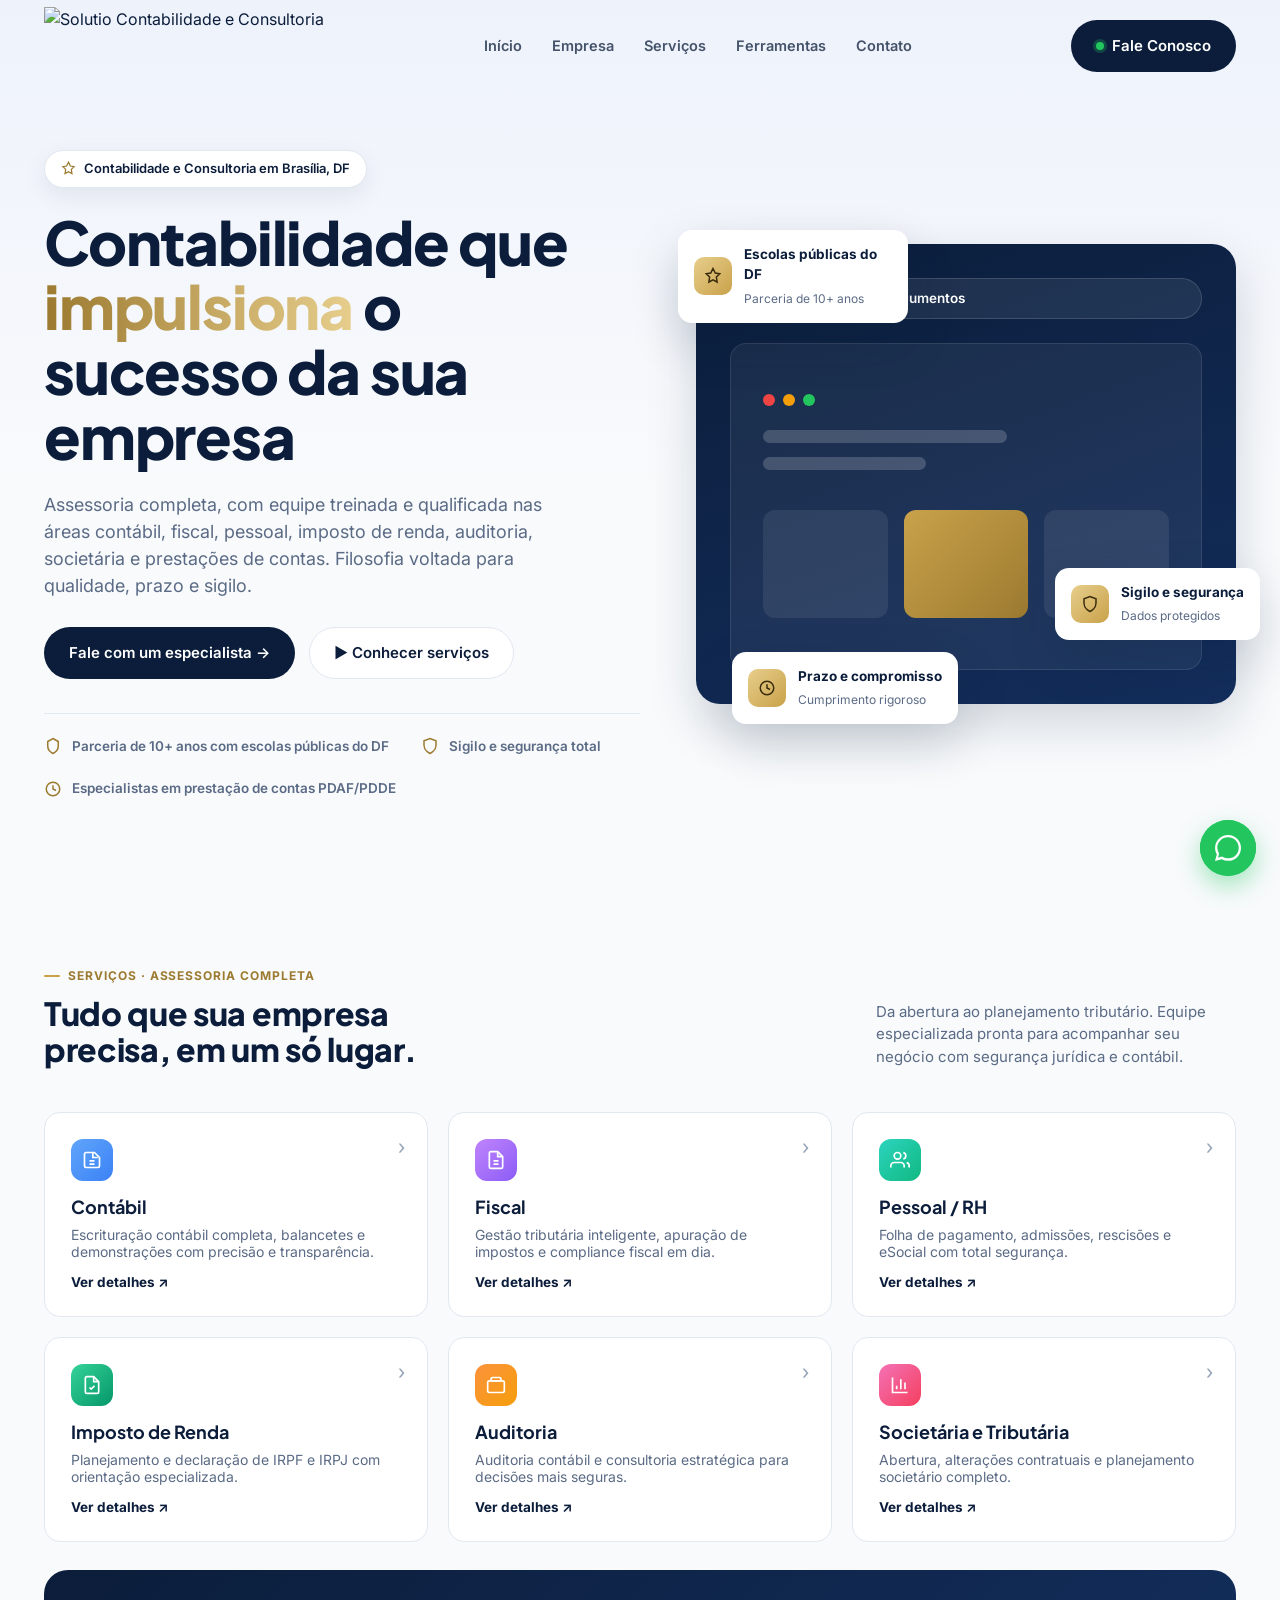
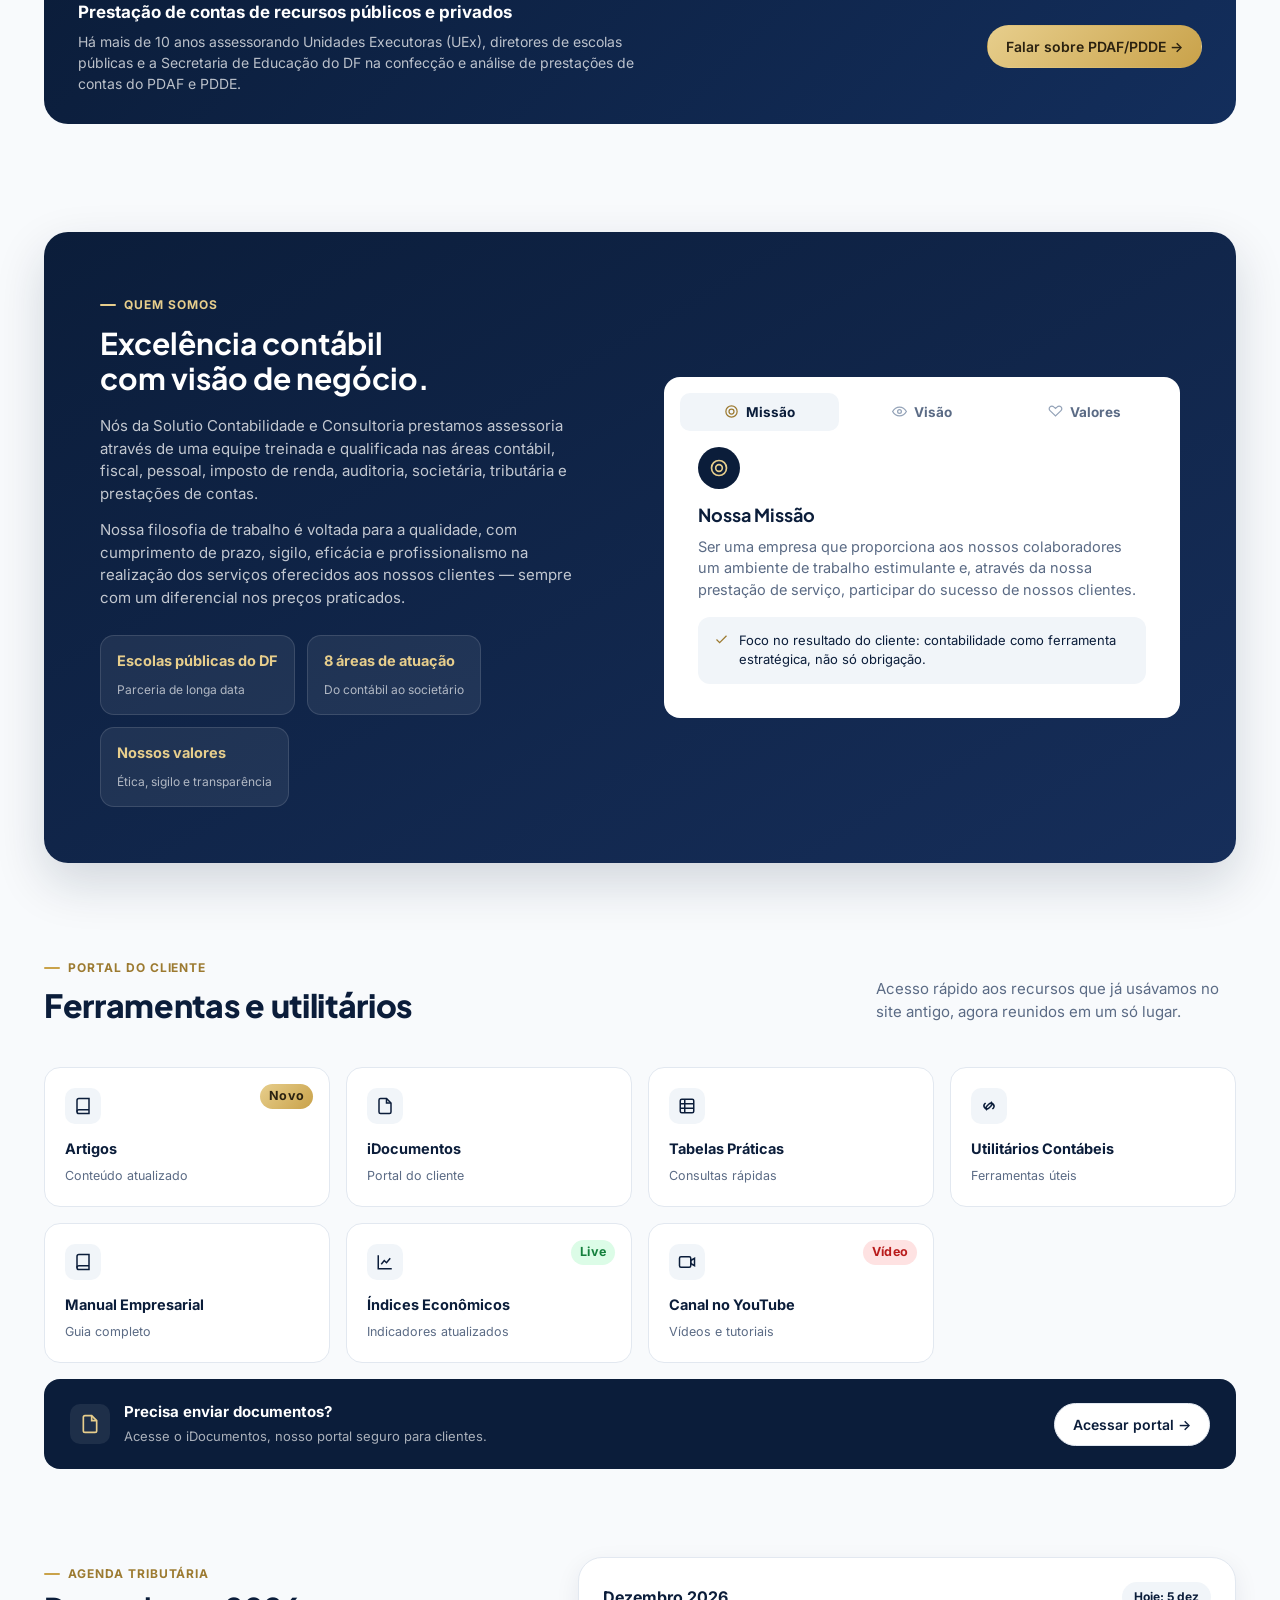
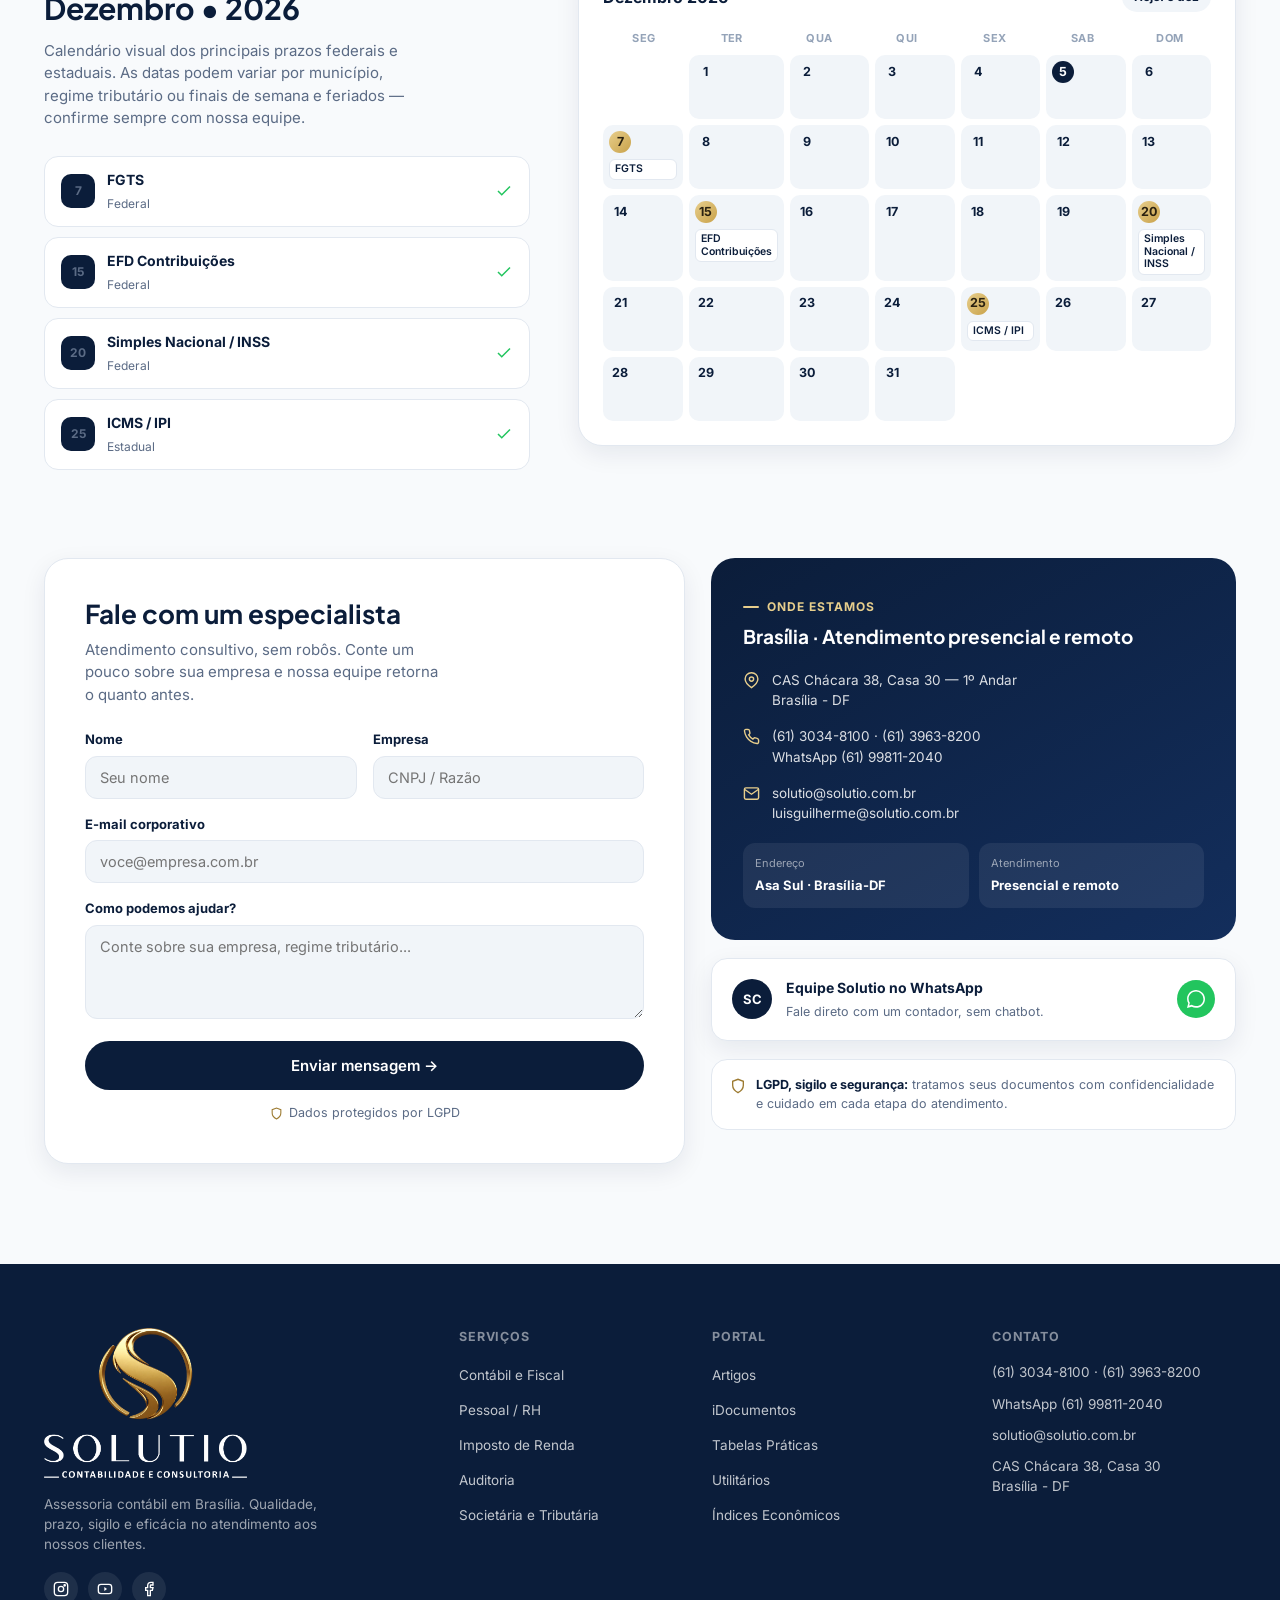
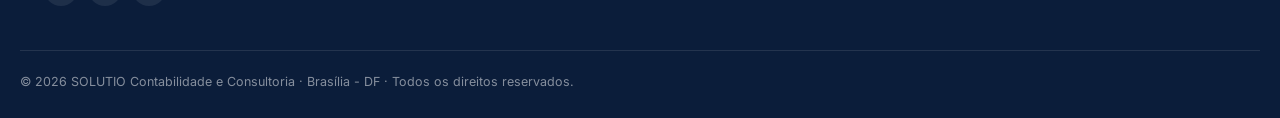
==== commit 05959c35: "Add files via upload" ====
--- a/index.html
+++ b/index.html
@@ -17,7 +17,7 @@
 <header class="site-header" id="siteHeader">
   <div class="header-inner">
     <a href="#inicio" class="brand">
-      <img src="Logo%203d%20vertical%20fundo%20claro.png" alt="Solutio Contabilidade e Consultoria" class="brand-logo">
+      <img src="logo-topo.png" alt="Solutio Contabilidade e Consultoria" class="brand-logo">
     </a>
 
     <nav class="main-nav" id="mainNav">
--- a/styles.css
+++ b/styles.css
@@ -117,8 +117,8 @@
 .brand-word{ display:flex; flex-direction:column; line-height:1.1; }
 .brand-word strong{ font-family:'Plus Jakarta Sans',sans-serif; font-size:17px; letter-spacing:.03em; color:var(--navy); }
 .brand-word small{ font-size:9px; letter-spacing:.12em; color: var(--muted); font-weight:600; }
-.brand-logo{ height:80px; width:auto; display:block; }
-@media (max-width: 480px){ .brand-logo{ height:64px; } }
+.brand-logo{ height:78px; width:auto; display:block; }
+@media (max-width: 480px){ .brand-logo{ height:60px; } }
 /* Logo vertical do rodapé: maior, para o nome ficar legível */
 .footer-logo{ height:150px; }
 @media (max-width: 480px){ .footer-logo{ height:130px; } }
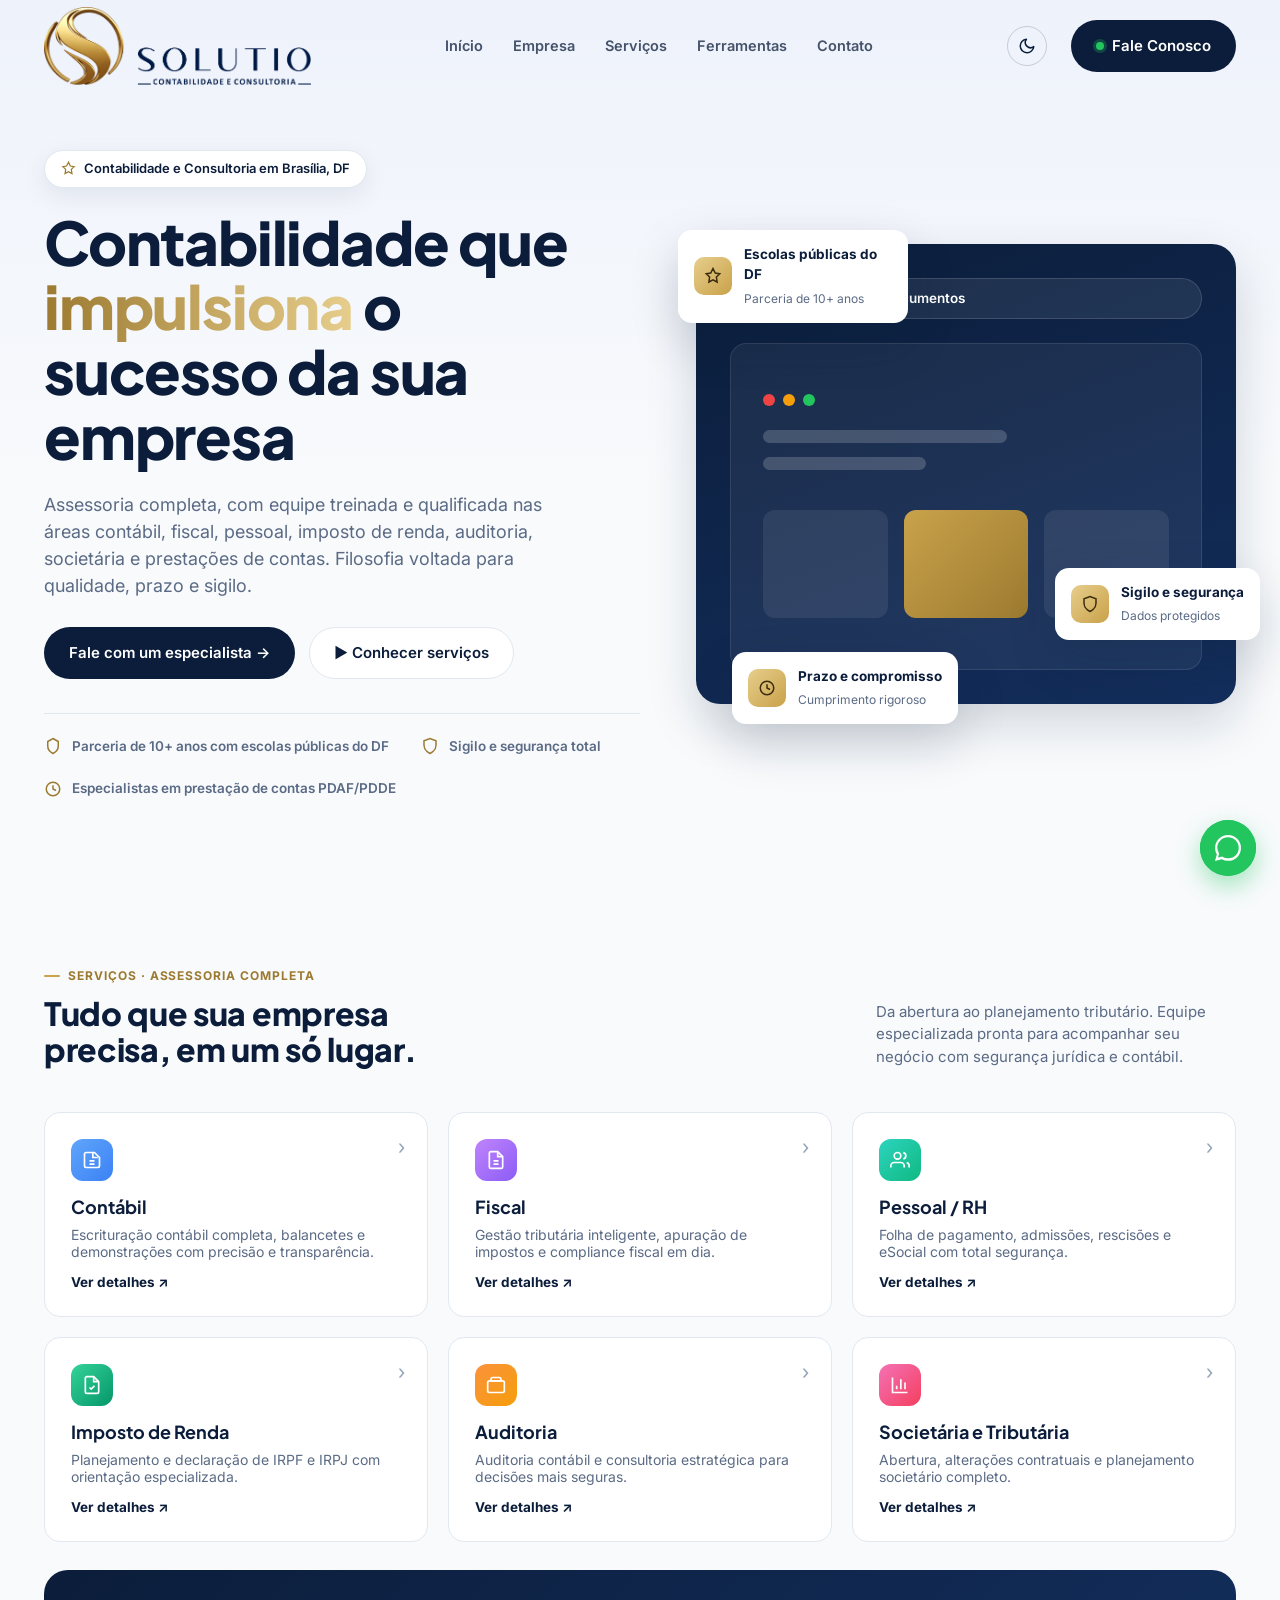
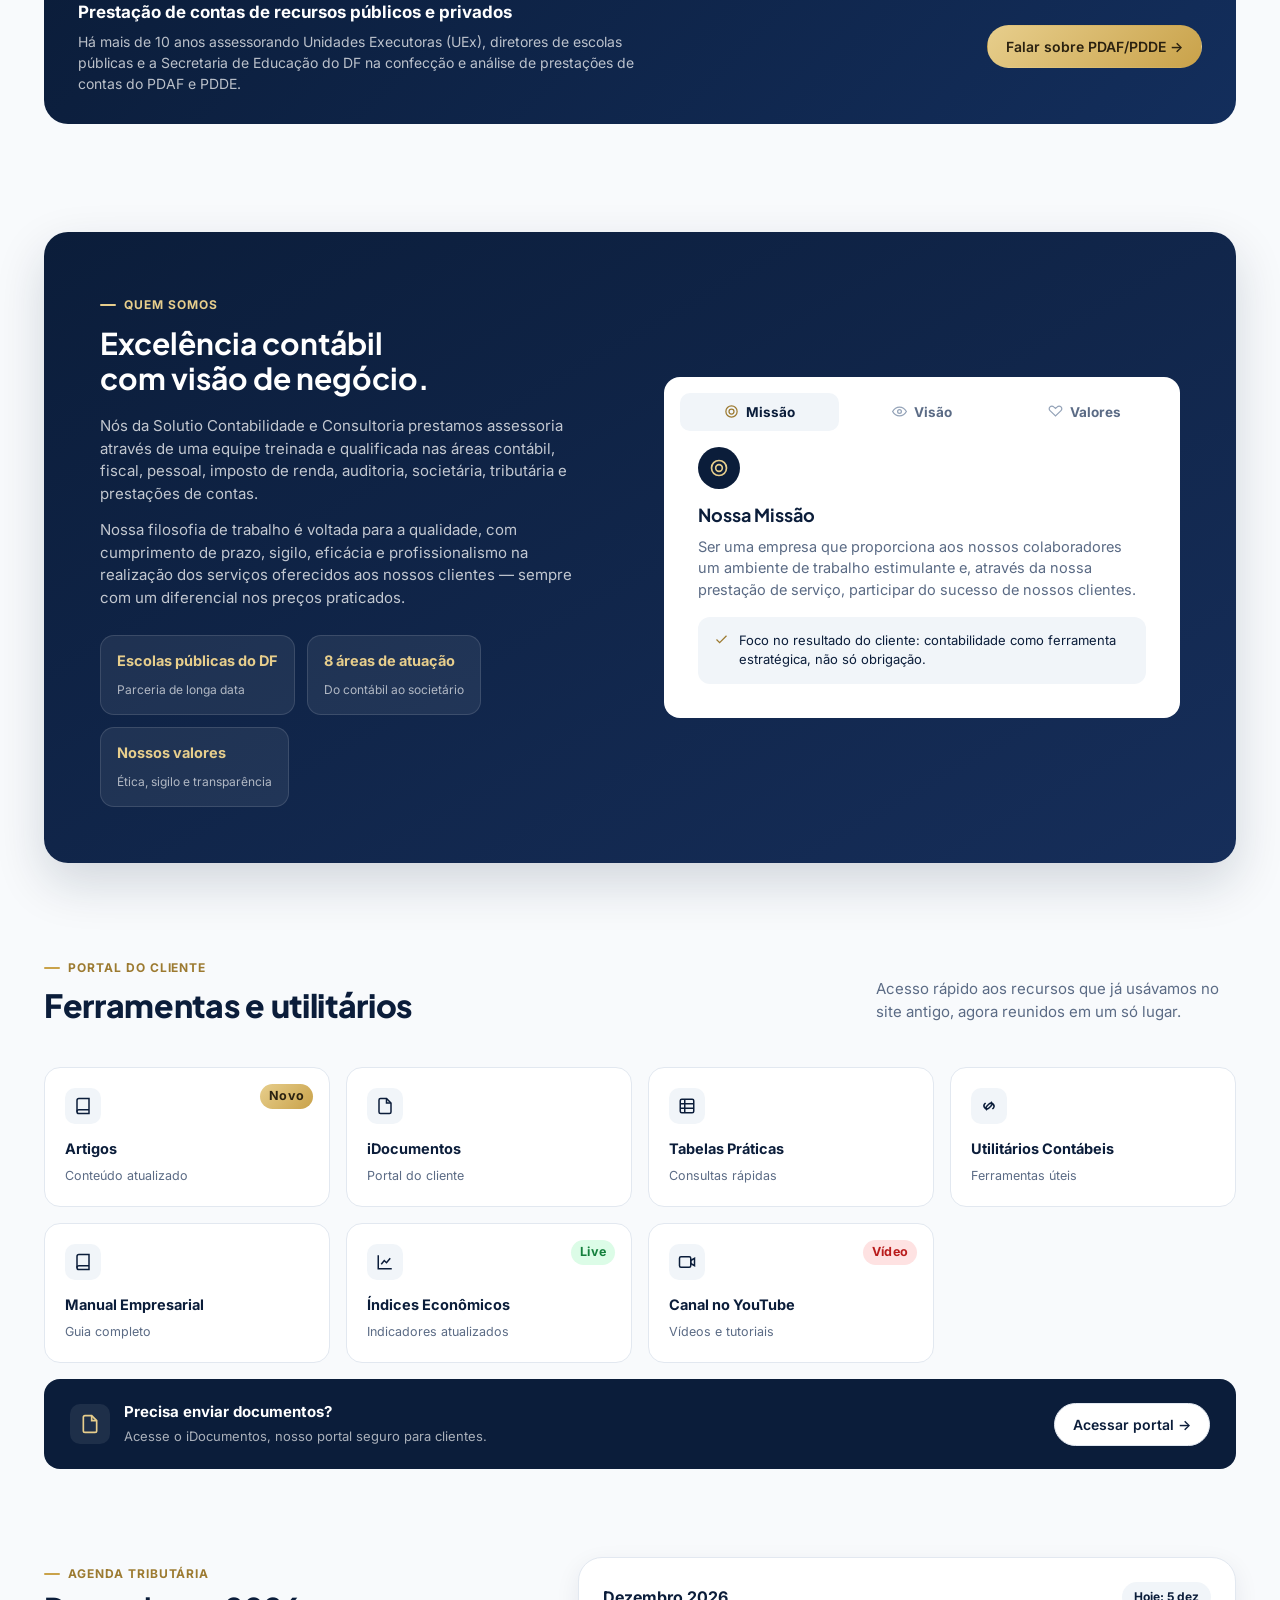
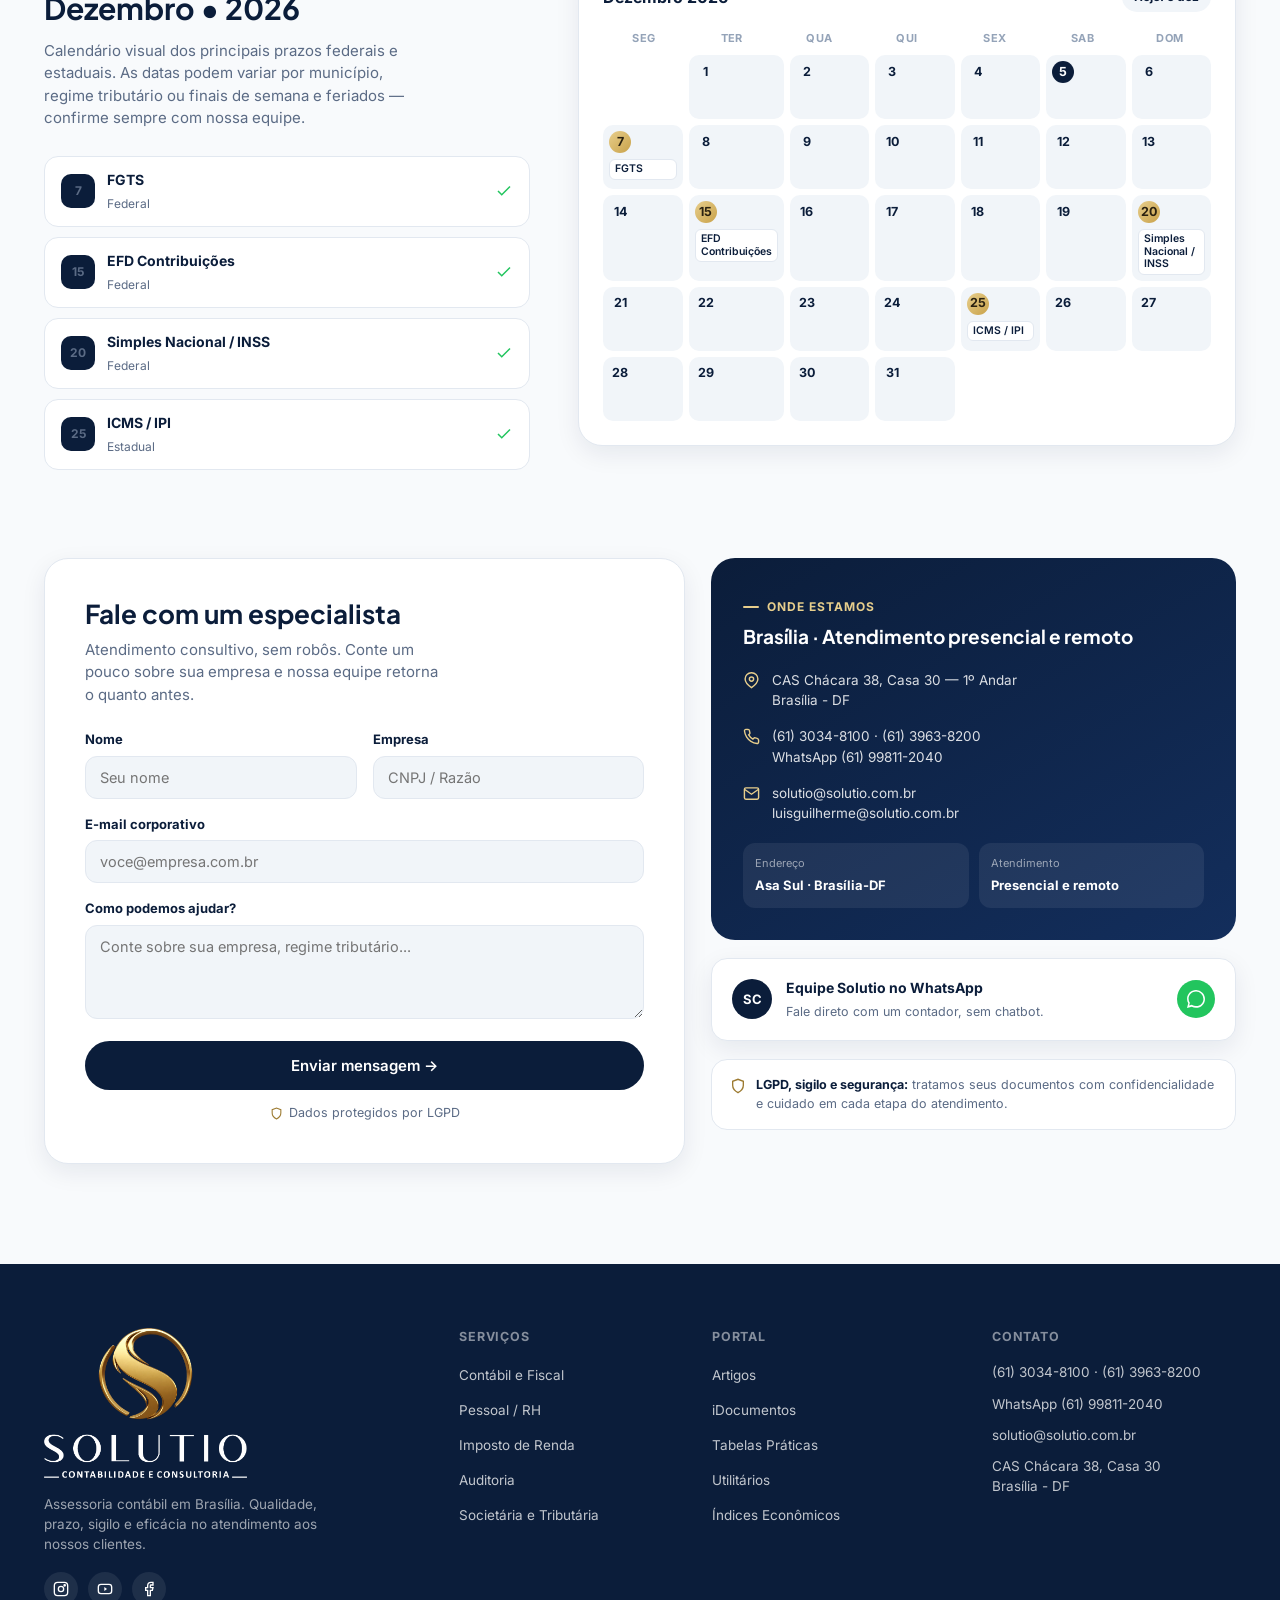
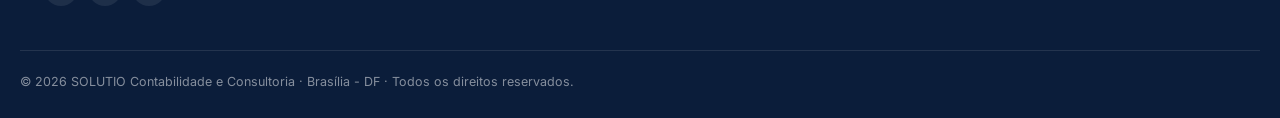
==== commit 09980a7b: "Add files via upload" ====
--- a/index.html
+++ b/index.html
@@ -10,6 +10,18 @@
 <link rel="preconnect" href="https://fonts.gstatic.com" crossorigin>
 <link href="https://fonts.googleapis.com/css2?family=Plus+Jakarta+Sans:wght@400;500;600;700;800&family=Inter:wght@400;500;600&display=swap" rel="stylesheet">
 <link rel="stylesheet" href="styles.css">
+<script>
+  /* Tema claro/escuro: aplica antes de desenhar a página, para não piscar.
+     Usa a escolha salva pelo visitante; se não houver, segue o aparelho dele. */
+  (function(){
+    var t = null;
+    try { t = localStorage.getItem('solutio-theme'); } catch(e) {}
+    if (t !== 'dark' && t !== 'light') {
+      t = (window.matchMedia && window.matchMedia('(prefers-color-scheme: dark)').matches) ? 'dark' : 'light';
+    }
+    document.documentElement.setAttribute('data-theme', t);
+  })();
+</script>
 </head>
 <body>
 
@@ -17,7 +29,8 @@
 <header class="site-header" id="siteHeader">
   <div class="header-inner">
     <a href="#inicio" class="brand">
-      <img src="logo-topo.png" alt="Solutio Contabilidade e Consultoria" class="brand-logo">
+      <img src="logo-topo.png" alt="Solutio Contabilidade e Consultoria" class="brand-logo logo-color">
+      <img src="logo-topo-branca.png" alt="" aria-hidden="true" class="brand-logo logo-white">
     </a>
 
     <nav class="main-nav" id="mainNav">
@@ -27,6 +40,11 @@
       <a href="#ferramentas">Ferramentas</a>
       <a href="#contato">Contato</a>
     </nav>
+
+    <button type="button" class="theme-toggle" id="themeToggle" aria-label="Alternar modo claro/escuro" title="Modo claro / escuro">
+      <svg class="ico-moon" width="18" height="18" viewBox="0 0 24 24" fill="none" stroke="currentColor" stroke-width="2" stroke-linecap="round" stroke-linejoin="round"><path d="M21 12.8A9 9 0 1 1 11.2 3a7 7 0 0 0 9.8 9.8z"/></svg>
+      <svg class="ico-sun" width="18" height="18" viewBox="0 0 24 24" fill="none" stroke="currentColor" stroke-width="2" stroke-linecap="round" stroke-linejoin="round"><circle cx="12" cy="12" r="4.5"/><path d="M12 2v2M12 20v2M4.9 4.9l1.4 1.4M17.7 17.7l1.4 1.4M2 12h2M20 12h2M4.9 19.1l1.4-1.4M17.7 6.3l1.4-1.4"/></svg>
+    </button>
 
     <a href="#contato" class="btn btn-dark btn-pill header-cta">
       <span class="dot-live"></span> Fale Conosco
@@ -462,7 +480,8 @@
   <div class="container footer-grid">
     <div class="footer-brand">
       <a href="#inicio" class="brand">
-        <img src="Logo%203d%20vertical%20fundo%20escuro.png" alt="Solutio Contabilidade e Consultoria" class="brand-logo footer-logo">
+        <img src="Logo%203d%20vertical%20fundo%20escuro.png" alt="Solutio Contabilidade e Consultoria" class="brand-logo footer-logo footer-logo-onnavy">
+        <img src="Logo%203d%20vertical%20fundo%20claro.png" alt="" aria-hidden="true" class="brand-logo footer-logo footer-logo-onwhite">
       </a>
       <p data-cms="footer_tagline">Assessoria contábil em Brasília. Qualidade, prazo, sigilo e eficácia no atendimento aos nossos clientes.</p>
       <div class="social-row">
--- a/styles.css
+++ b/styles.css
@@ -681,3 +681,207 @@
     opacity:1 !important; transform:none !important; transition:none !important;
   }
 }
+
+/* =========================================================
+   MENU AZUL AO ROLAR + MODO CLARO/ESCURO
+   - Modo claro: menu transparente no topo; ao rolar fica azul-marinho
+     (logo de letras brancas, links brancos, botão dourado).
+   - Modo escuro: tudo invertido. Áreas brancas viram azul-marinho com
+     texto claro; caixas azuis viram brancas com texto escuro. O menu
+     fica azul no topo e branco ao rolar.
+   ========================================================= */
+
+body{ transition: background-color .3s ease, color .3s ease; }
+
+/* ---------- Logos: versão certa para cada fundo ---------- */
+.logo-white{ display:none; }
+.footer-logo-onwhite{ display:none; }
+
+/* ---------- Botão sol/lua ---------- */
+.theme-toggle{
+  width:40px; height:40px; border-radius:50%; flex-shrink:0;
+  display:flex; align-items:center; justify-content:center;
+  background:transparent; border:1px solid rgba(11,29,58,.18); color: var(--navy);
+  transition: background .2s ease, border-color .2s ease, color .2s ease, transform .2s ease;
+}
+.theme-toggle:hover{ transform: rotate(-12deg); border-color: var(--gold); color: var(--gold-dark); }
+.theme-toggle .ico-sun{ display:none; }
+[data-theme="dark"] .theme-toggle .ico-sun{ display:block; }
+[data-theme="dark"] .theme-toggle .ico-moon{ display:none; }
+@media (max-width: 980px){
+  .theme-toggle{ margin-left:auto; }
+  .header-inner{ gap:14px; }
+}
+
+/* ---------- Menu sobre fundo azul ----------
+   (modo claro rolado) e (modo escuro no topo) */
+:root:not([data-theme="dark"]) .site-header.scrolled{
+  background: rgba(11,29,58,.94);
+  border-color: rgba(255,255,255,.08);
+  box-shadow: 0 8px 24px rgba(11,29,58,.22);
+}
+:root:not([data-theme="dark"]) .site-header.scrolled .logo-color,
+[data-theme="dark"] .site-header:not(.scrolled) .logo-color{ display:none; }
+:root:not([data-theme="dark"]) .site-header.scrolled .logo-white,
+[data-theme="dark"] .site-header:not(.scrolled) .logo-white{ display:block; }
+:root:not([data-theme="dark"]) .site-header.scrolled .main-nav a,
+[data-theme="dark"] .site-header:not(.scrolled) .main-nav a{ color:#fff; opacity:.85; }
+:root:not([data-theme="dark"]) .site-header.scrolled .main-nav a:hover,
+[data-theme="dark"] .site-header:not(.scrolled) .main-nav a:hover{ opacity:1; }
+:root:not([data-theme="dark"]) .site-header.scrolled .nav-toggle span,
+[data-theme="dark"] .site-header:not(.scrolled) .nav-toggle span{ background:#fff; }
+:root:not([data-theme="dark"]) .site-header.scrolled .theme-toggle,
+[data-theme="dark"] .site-header:not(.scrolled) .theme-toggle{ color:#fff; border-color: rgba(255,255,255,.28); }
+:root:not([data-theme="dark"]) .site-header.scrolled .theme-toggle:hover,
+[data-theme="dark"] .site-header:not(.scrolled) .theme-toggle:hover{ color: var(--gold-light); border-color: var(--gold-light); }
+:root:not([data-theme="dark"]) .site-header.scrolled .header-cta,
+[data-theme="dark"] .site-header:not(.scrolled) .header-cta{
+  background: linear-gradient(135deg,var(--gold-light),var(--gold)); color:#2a2110;
+}
+@media (max-width: 980px){
+  :root:not([data-theme="dark"]) .site-header.scrolled .main-nav,
+  [data-theme="dark"] .site-header:not(.scrolled) .main-nav{
+    background: var(--navy); border-color: rgba(255,255,255,.08);
+  }
+  :root:not([data-theme="dark"]) .site-header.scrolled .main-nav a,
+  [data-theme="dark"] .site-header:not(.scrolled) .main-nav a{ border-color: rgba(255,255,255,.08); }
+}
+
+/* ---------- Modo escuro: menu branco ao rolar ---------- */
+[data-theme="dark"] .site-header.scrolled{
+  background: rgba(255,255,255,.95);
+  border-color: rgba(11,29,58,.06);
+}
+[data-theme="dark"] .site-header.scrolled .main-nav a{ color: var(--navy); }
+[data-theme="dark"] .site-header.scrolled .nav-toggle span{ background: var(--navy); }
+[data-theme="dark"] .site-header.scrolled .theme-toggle{ color: var(--navy); border-color: rgba(11,29,58,.18); }
+[data-theme="dark"] .site-header.scrolled .header-cta{ background: var(--navy); color:#fff; }
+@media (max-width: 980px){
+  [data-theme="dark"] .site-header.scrolled .main-nav{ background:#fff; border-color:#e2e8f0; }
+  [data-theme="dark"] .site-header.scrolled .main-nav a{ border-color:#F1F5F9; }
+}
+
+/* =========================================================
+   MODO ESCURO — conteúdo
+   ========================================================= */
+[data-theme="dark"]{
+  --bg: #0B1D3A;
+  --bg-2: #1a3566;
+  --card: #132e5c;
+  --ink: #EEF2F8;
+  --muted: #a9b6cc;
+  --muted-2: #7d8ba5;
+  --line: rgba(255,255,255,.12);
+  --shadow-card: 0 8px 24px rgba(0,0,0,.25);
+  --shadow-lg: 0 20px 50px rgba(0,0,0,.35);
+  color-scheme: dark;
+}
+[data-theme="dark"] h1,
+[data-theme="dark"] h2,
+[data-theme="dark"] h3,
+[data-theme="dark"] h4{ color:#fff; }
+[data-theme="dark"] .hero{ background: linear-gradient(180deg, #0e2448 0%, var(--bg) 55%); }
+[data-theme="dark"] .eyebrow{ color: var(--gold-light); }
+[data-theme="dark"] .eyebrow::before{ background: var(--gold-light); }
+
+/* Áreas brancas → azul-marinho com texto claro */
+[data-theme="dark"] .hero-badge,
+[data-theme="dark"] .float-card,
+[data-theme="dark"] .service-card,
+[data-theme="dark"] .service-modal,
+[data-theme="dark"] .tool-card,
+[data-theme="dark"] .agenda-legend li,
+[data-theme="dark"] .calendar-card,
+[data-theme="dark"] .contact-form-card,
+[data-theme="dark"] .whatsapp-card,
+[data-theme="dark"] .lgpd-note{ background: var(--card); border-color: var(--line); }
+[data-theme="dark"] .btn-outline{ background:transparent; color:#fff; border-color: rgba(255,255,255,.3); }
+[data-theme="dark"] .btn-outline:hover{ border-color:#fff; }
+[data-theme="dark"] .btn-dark{ background:#fff; color: var(--navy); }
+[data-theme="dark"] .btn-dark:hover{ background:#e8edf6; }
+[data-theme="dark"] .hero-badge,
+[data-theme="dark"] .float-card strong,
+[data-theme="dark"] .s-more,
+[data-theme="dark"] .service-modal-head h3,
+[data-theme="dark"] .service-modal-body li,
+[data-theme="dark"] .tool-icon,
+[data-theme="dark"] .today-pill,
+[data-theme="dark"] .cal-cell,
+[data-theme="dark"] .field label,
+[data-theme="dark"] .form-success,
+[data-theme="dark"] .lgpd-note strong{ color:#fff; }
+[data-theme="dark"] .service-card:hover{ border-color: rgba(255,255,255,.22); }
+[data-theme="dark"] .service-modal-close:hover{ background:#244579; color:#fff; }
+[data-theme="dark"] .service-modal-body li::before,
+[data-theme="dark"] .hero-badge .ico,
+[data-theme="dark"] .trust-item svg,
+[data-theme="dark"] .form-footnote svg,
+[data-theme="dark"] .lgpd-note svg{ color: var(--gold-light); }
+[data-theme="dark"] .legend-day,
+[data-theme="dark"] .wa-avatar{ background: var(--navy); border:1px solid rgba(255,255,255,.18); }
+[data-theme="dark"] .cal-cell.today .num{ background:#fff; color: var(--navy); }
+[data-theme="dark"] .cal-tag{ background: var(--navy); color:#fff; border-color: var(--line); }
+[data-theme="dark"] .field input,
+[data-theme="dark"] .field textarea{ background: var(--navy); color:#fff; }
+[data-theme="dark"] .field input:focus,
+[data-theme="dark"] .field textarea:focus{ background:#0e2448; }
+
+/* Caixas azuis → brancas com texto escuro */
+[data-theme="dark"] .hero-panel,
+[data-theme="dark"] .company-panel,
+[data-theme="dark"] .pdaf-banner,
+[data-theme="dark"] .contact-info-card,
+[data-theme="dark"] .idoc-banner{ background:#fff; color: var(--navy); }
+
+/* painel do topo (mockup) */
+[data-theme="dark"] .hero-panel-badge{ background: rgba(11,29,58,.05); border-color: rgba(11,29,58,.12); color: var(--navy); }
+[data-theme="dark"] .mock-window{ background: rgba(11,29,58,.04); border-color: rgba(11,29,58,.1); }
+[data-theme="dark"] .mock-bar{ background: rgba(11,29,58,.14); }
+[data-theme="dark"] .mock-tile{ background: rgba(11,29,58,.07); }
+[data-theme="dark"] .mock-tile.gold{ background: linear-gradient(135deg, var(--gold), var(--gold-dark)); }
+
+/* faixa PDAF */
+[data-theme="dark"] .pdaf-banner p{ color:#5b6b85; }
+
+/* seção Empresa */
+[data-theme="dark"] .company h2.light{ color: var(--navy); }
+[data-theme="dark"] .eyebrow-light{ color: var(--gold-dark); }
+[data-theme="dark"] .eyebrow-light::before{ background: var(--gold-dark); }
+[data-theme="dark"] .company-copy p{ color:#5b6b85; }
+[data-theme="dark"] .chip{ background: rgba(11,29,58,.04); border-color: rgba(11,29,58,.1); }
+[data-theme="dark"] .chip strong{ color: var(--gold-dark); }
+[data-theme="dark"] .chip span{ color:#5b6b85; }
+/* as abas (que eram brancas dentro da caixa azul) viram azuis */
+[data-theme="dark"] .company-tabs{ background: var(--navy); color:#fff; }
+[data-theme="dark"] .tab-btn.active{ background: var(--bg-2); color:#fff; }
+[data-theme="dark"] .tab-btn.active svg{ color: var(--gold-light); }
+[data-theme="dark"] .tab-panel h4{ color:#fff; }
+[data-theme="dark"] .tab-icon{ background: var(--bg-2); }
+[data-theme="dark"] .tab-footnote{ color:#fff; }
+[data-theme="dark"] .tab-footnote svg{ color: var(--gold-light); }
+
+/* cartão de contato */
+[data-theme="dark"] .contact-info-card h3{ color: var(--navy); }
+[data-theme="dark"] .info-row{ color: #33435f; }
+[data-theme="dark"] .info-row svg{ color: var(--gold-dark); }
+[data-theme="dark"] .info-chips div{ background: rgba(11,29,58,.05); }
+[data-theme="dark"] .info-chips span{ color:#5b6b85; }
+[data-theme="dark"] .info-chips strong{ color: var(--navy); }
+
+/* faixa iDocumentos */
+[data-theme="dark"] .idoc-icon{ background: rgba(11,29,58,.06); color: var(--gold-dark); }
+[data-theme="dark"] .idoc-left strong{ color: var(--navy); }
+[data-theme="dark"] .idoc-left span{ color:#5b6b85; }
+[data-theme="dark"] .idoc-banner .btn-outline{ background: var(--navy); color:#fff; border-color: var(--navy); }
+
+/* rodapé */
+[data-theme="dark"] .site-footer{ background:#fff; color: var(--navy); border-top:1px solid rgba(255,255,255,.08); }
+[data-theme="dark"] .footer-logo-onnavy{ display:none; }
+[data-theme="dark"] .footer-logo-onwhite{ display:block; }
+[data-theme="dark"] .footer-brand p{ color:#5b6b85; }
+[data-theme="dark"] .social-row a{ background: rgba(11,29,58,.06); color: var(--navy); }
+[data-theme="dark"] .footer-title{ color:#7d8ba5; }
+[data-theme="dark"] .site-footer ul a,
+[data-theme="dark"] .footer-contact li{ color:#33435f; }
+[data-theme="dark"] .site-footer ul a:hover{ color: var(--gold-dark); }
+[data-theme="dark"] .footer-bottom{ border-color: rgba(11,29,58,.1); color:#5b6b85; }
